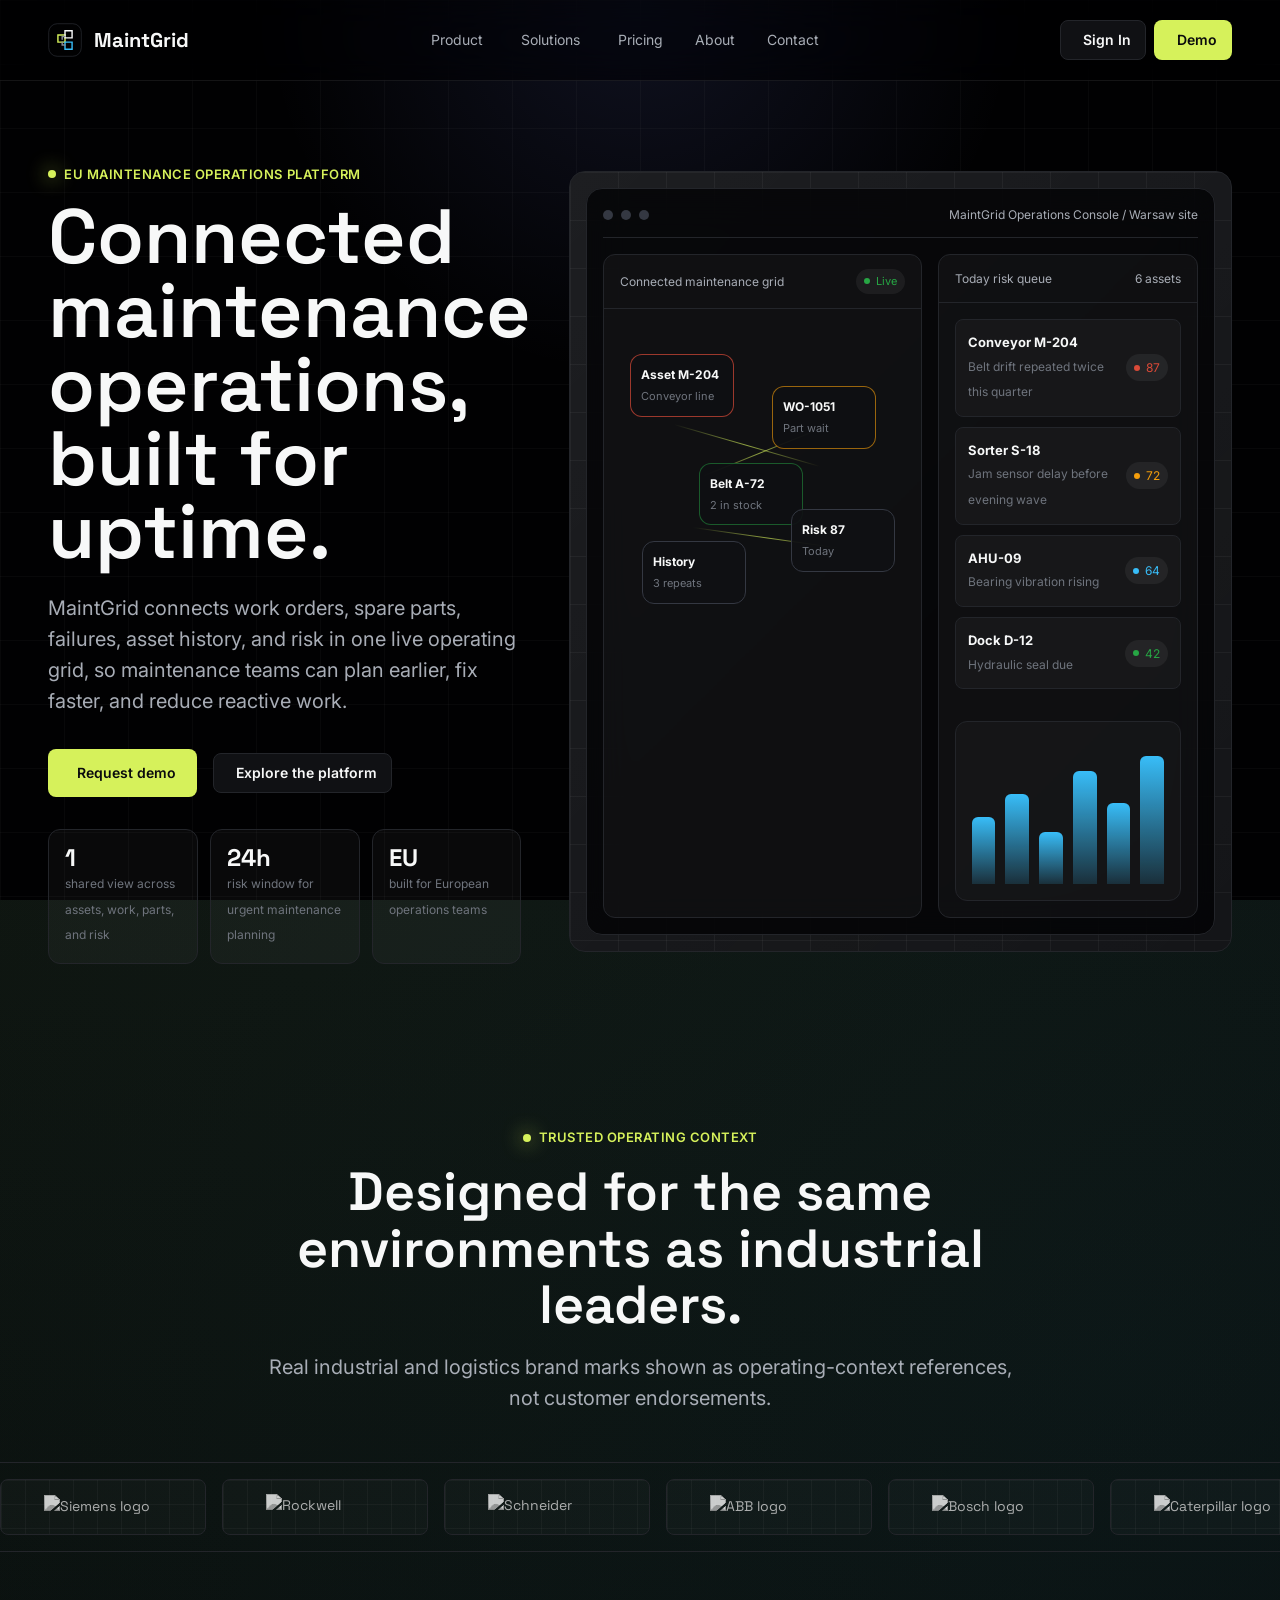
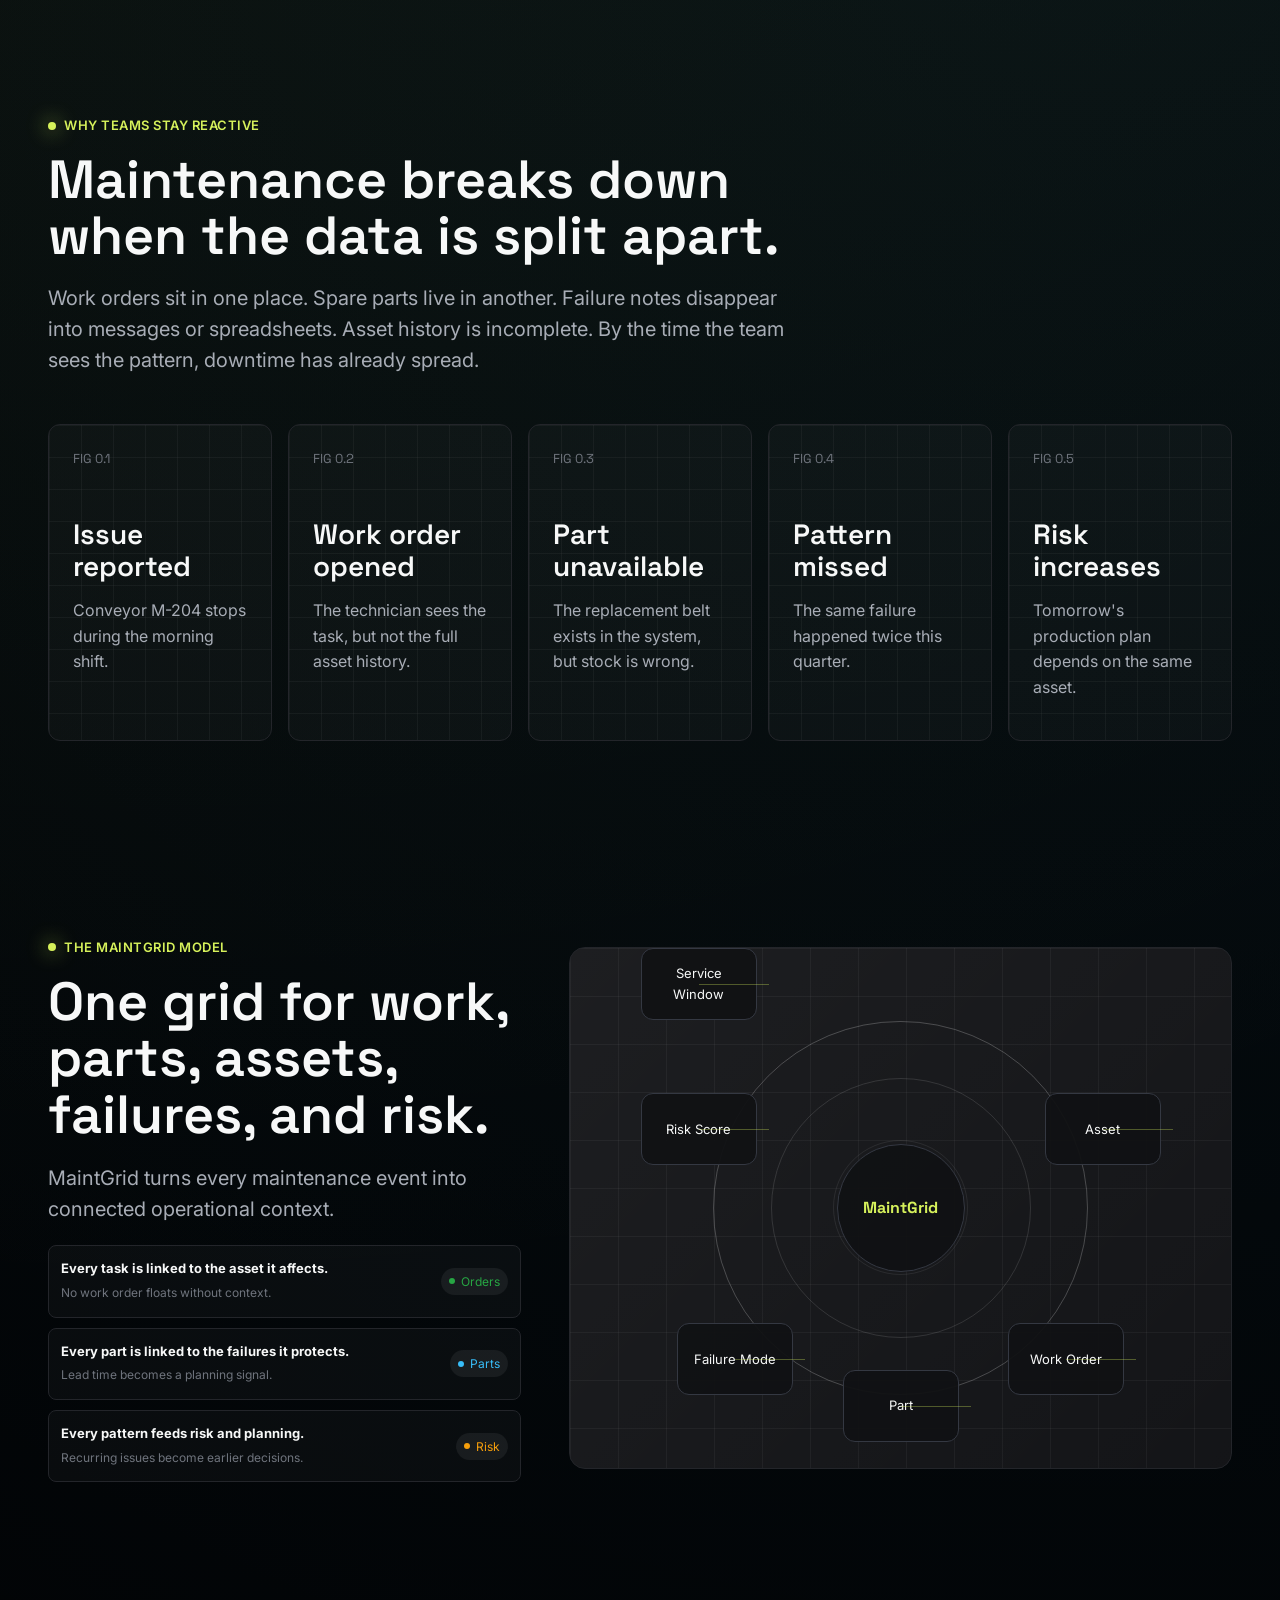
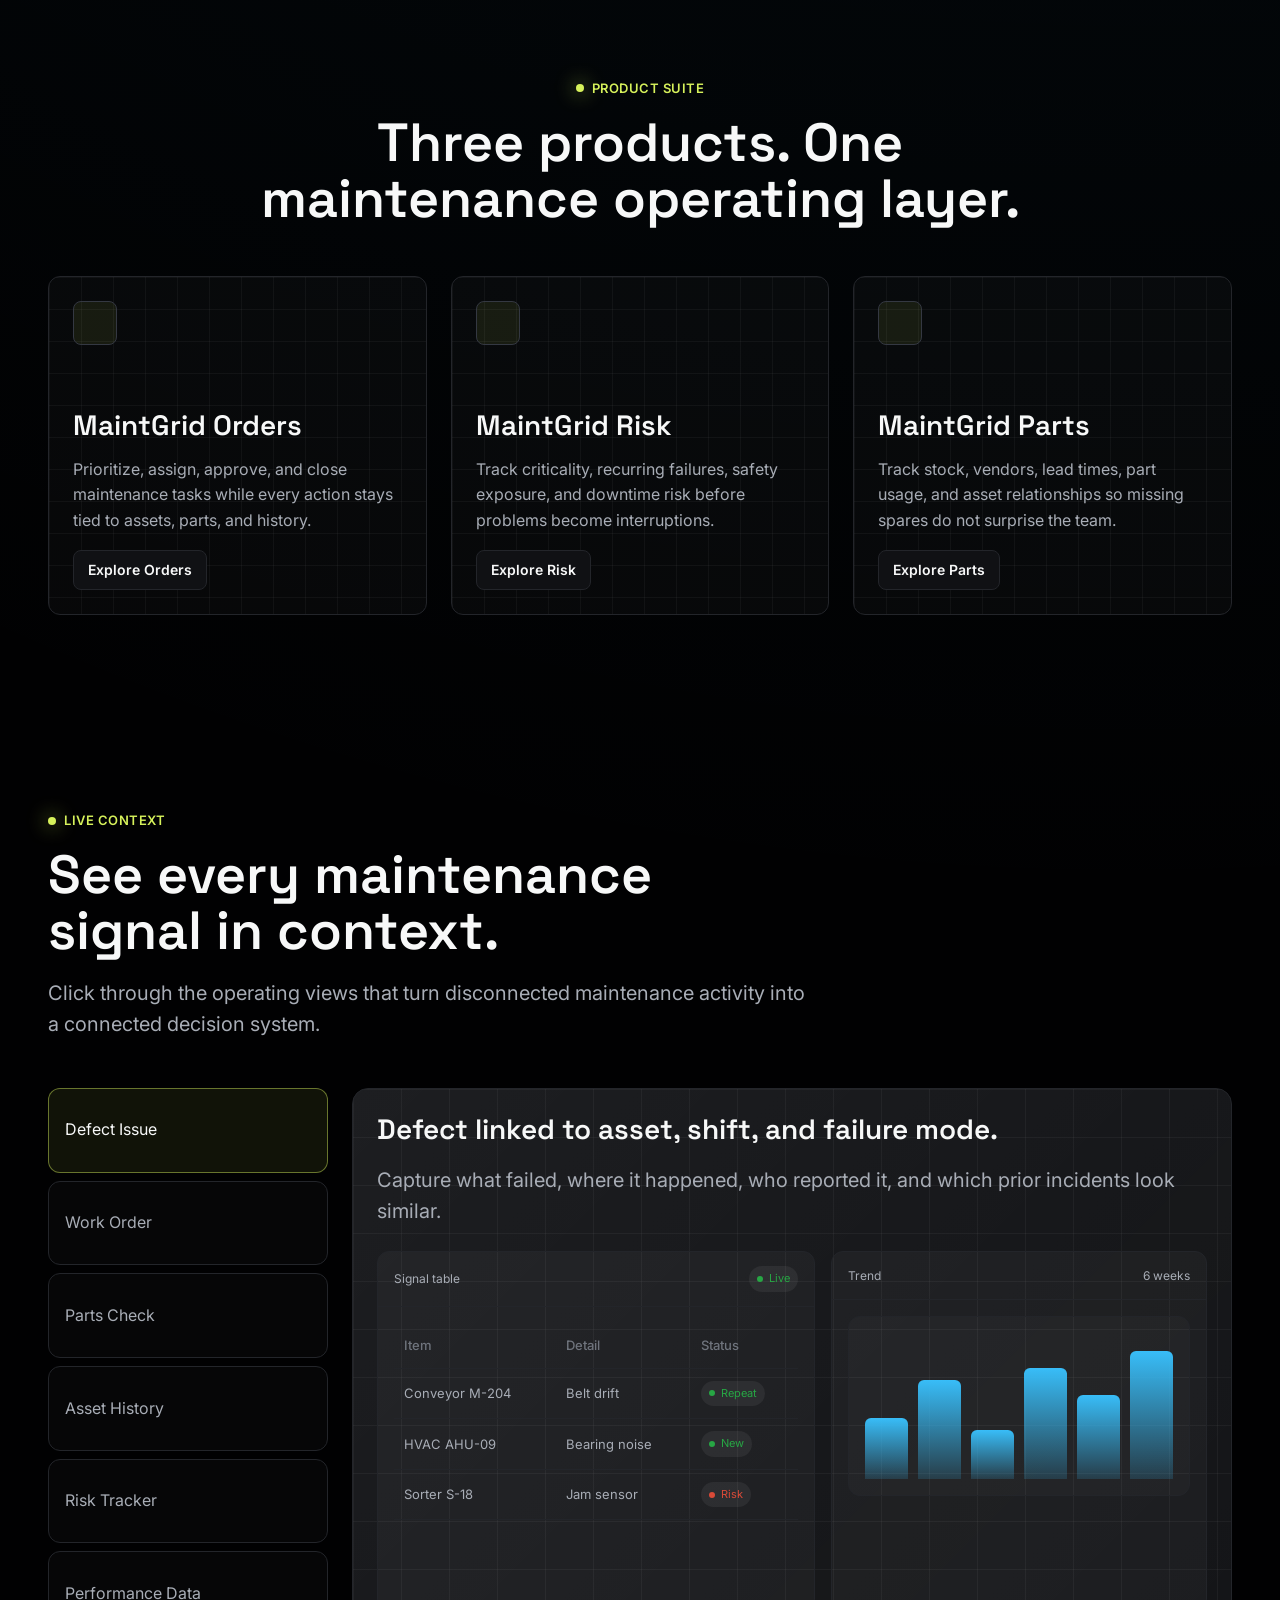
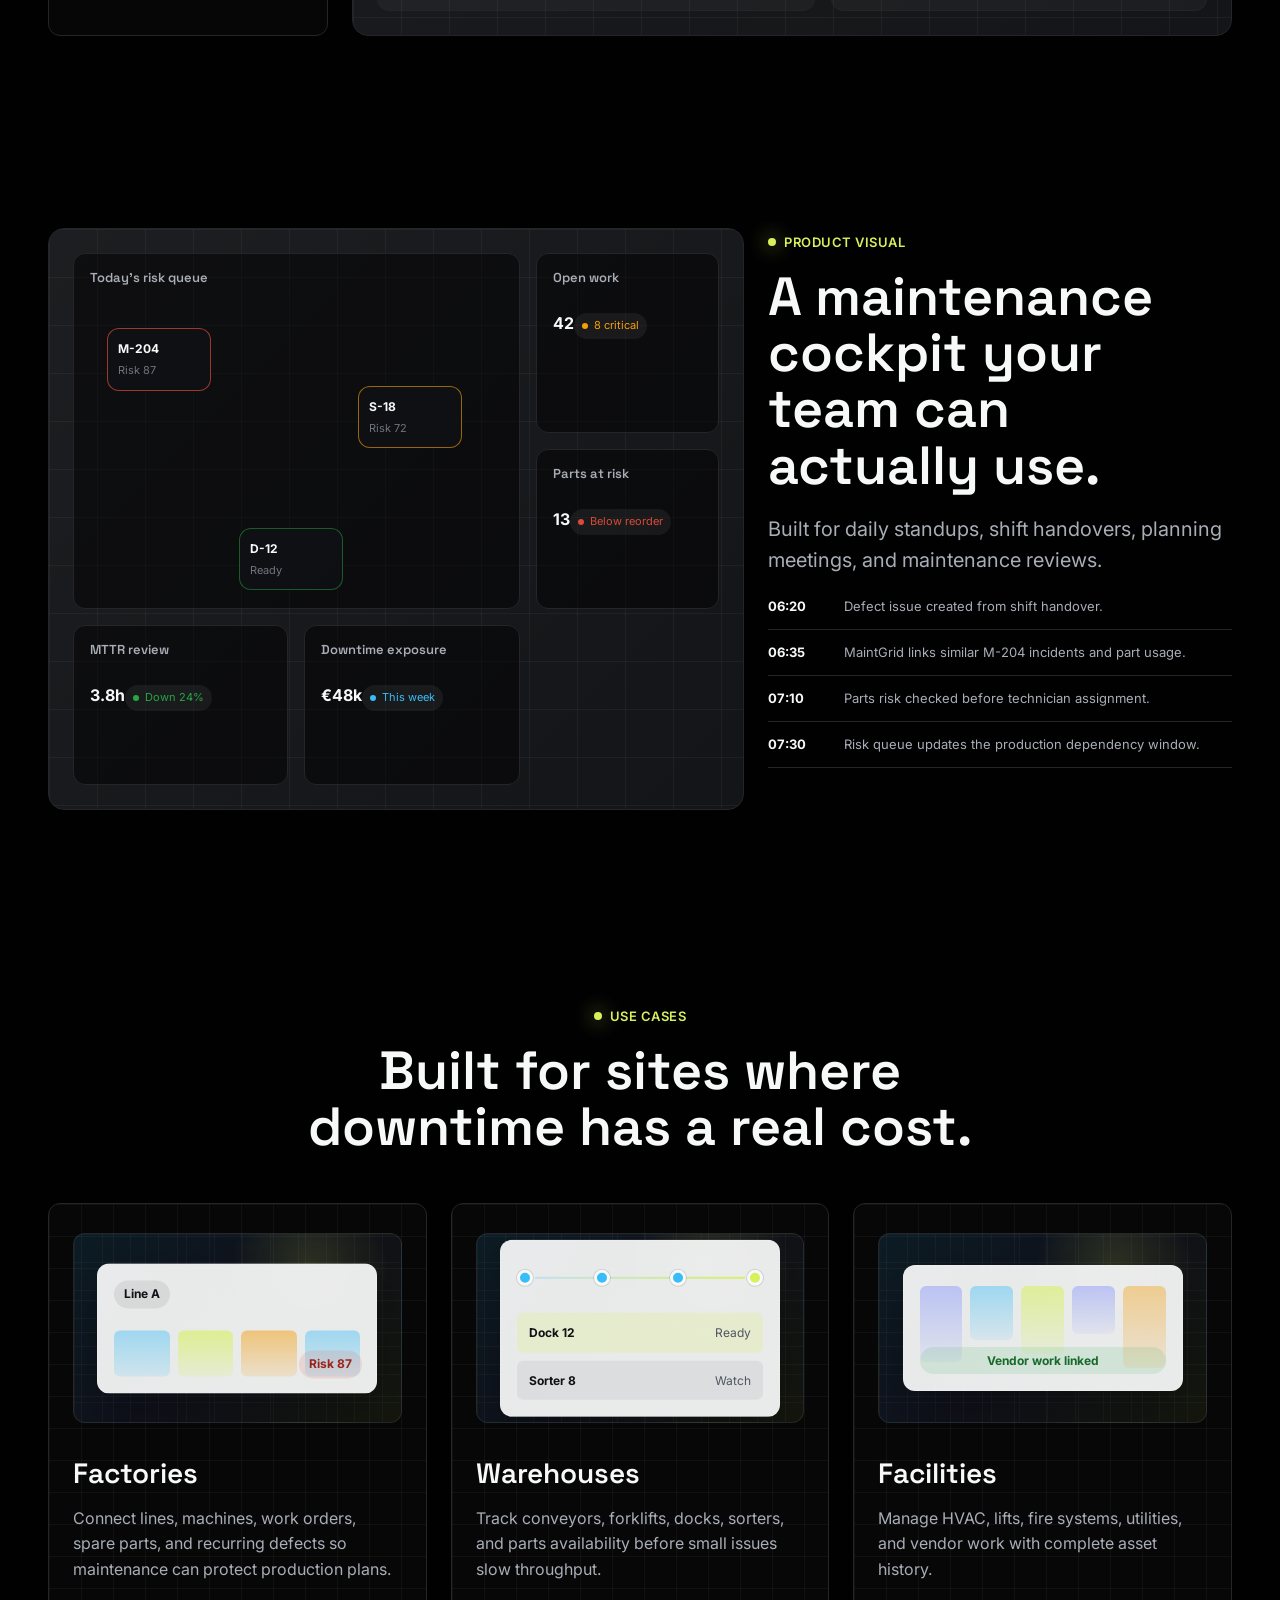
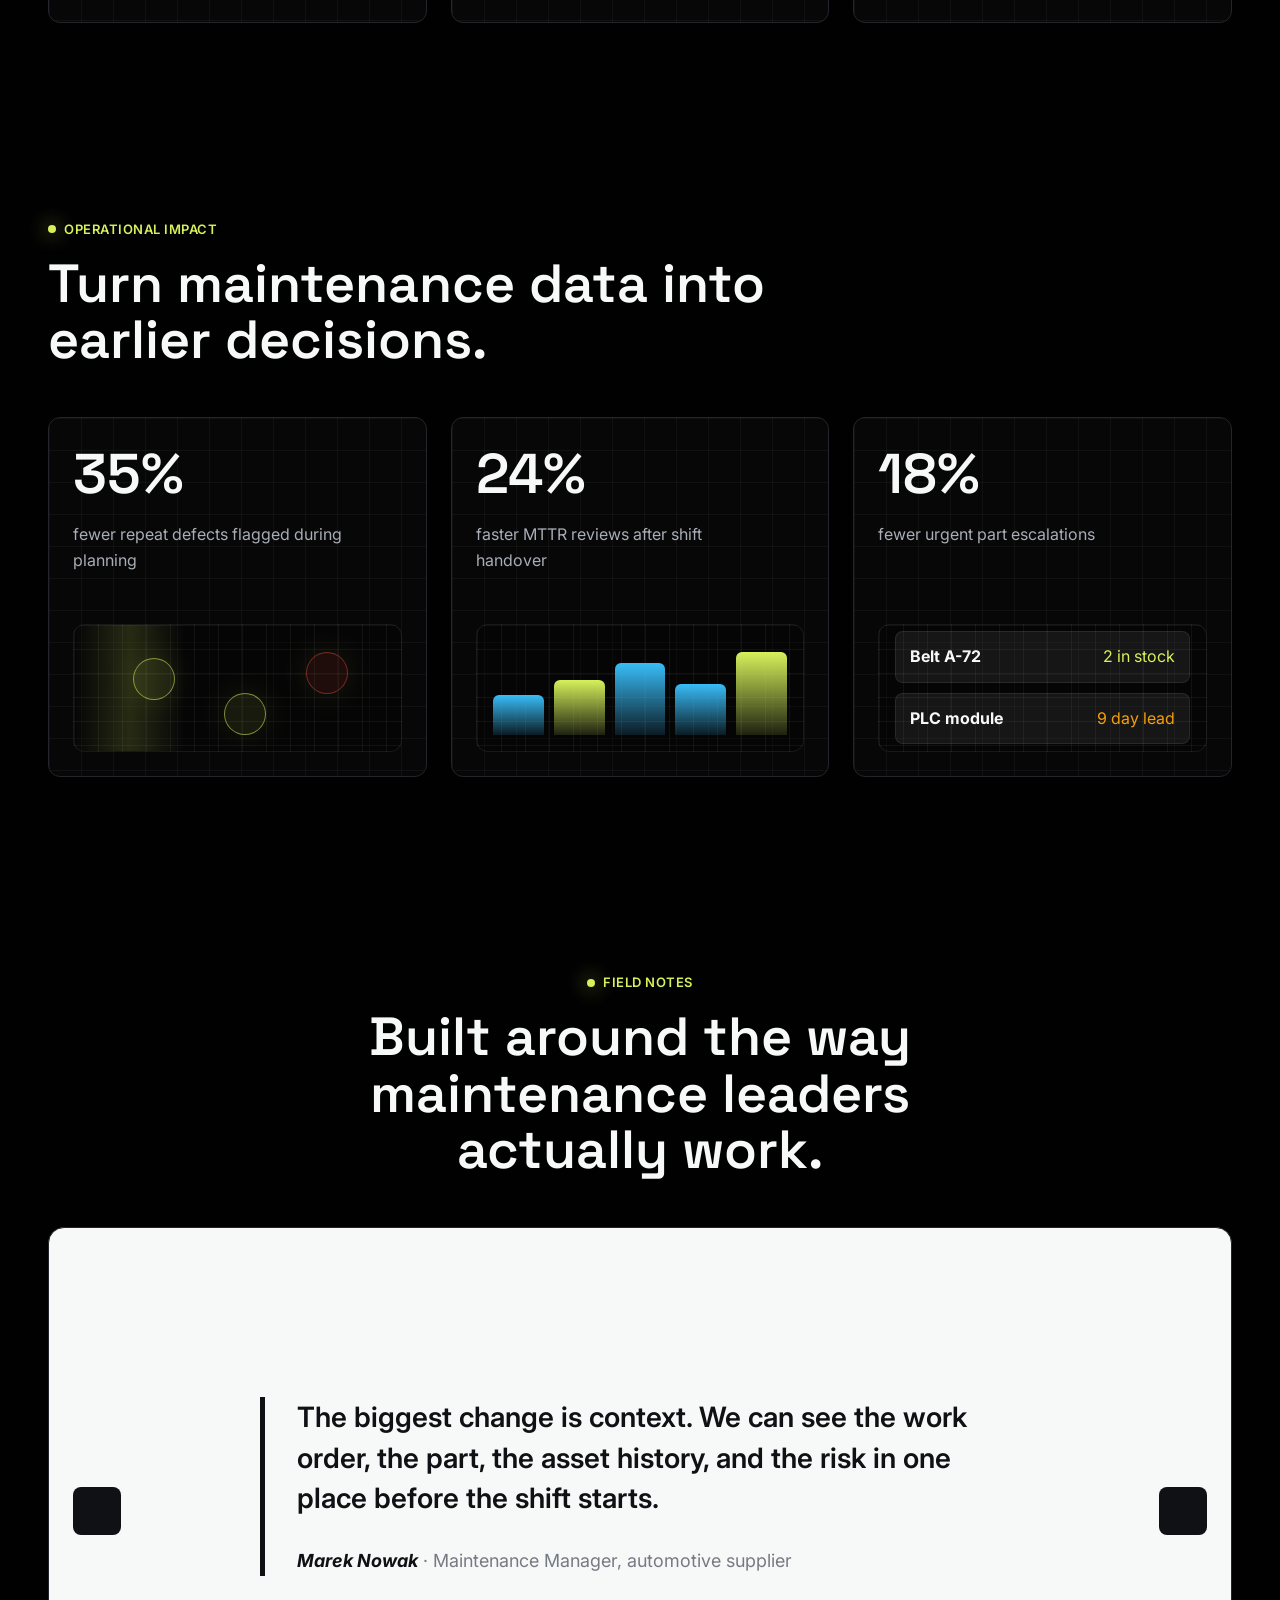
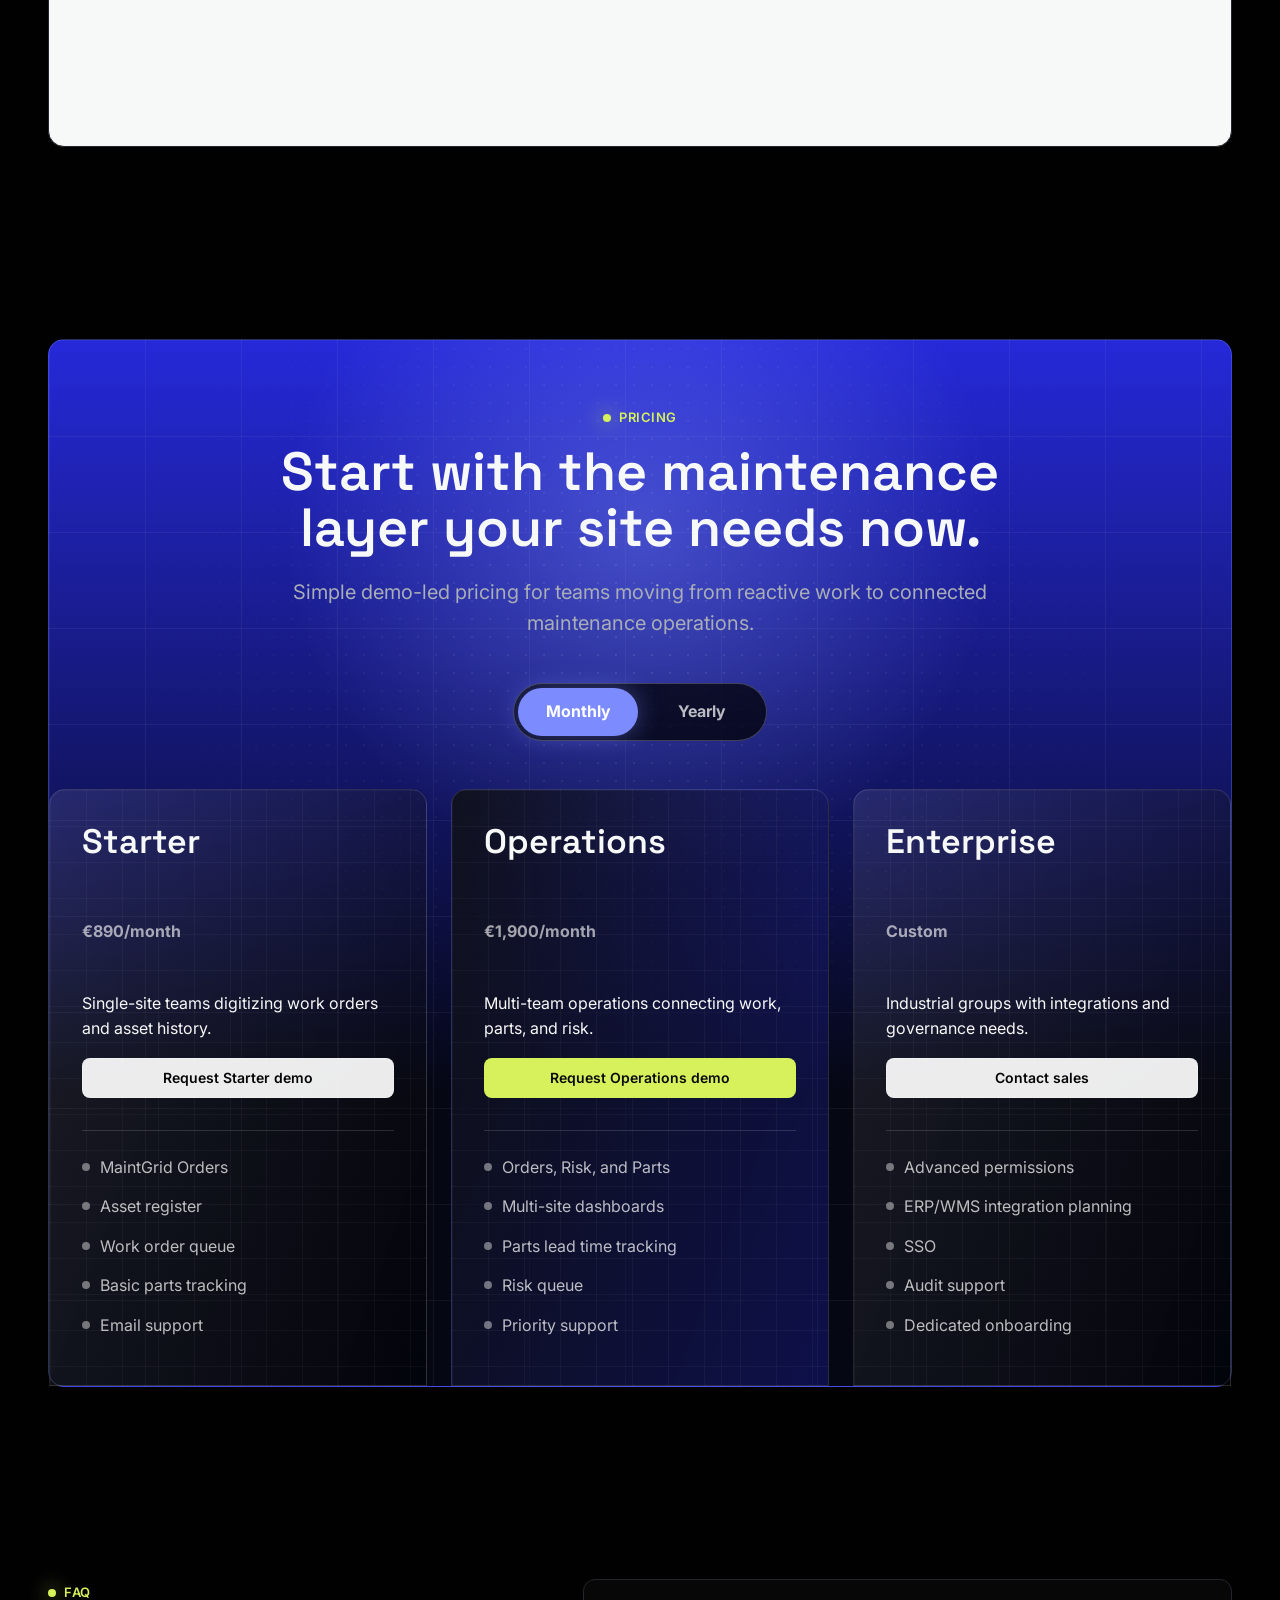
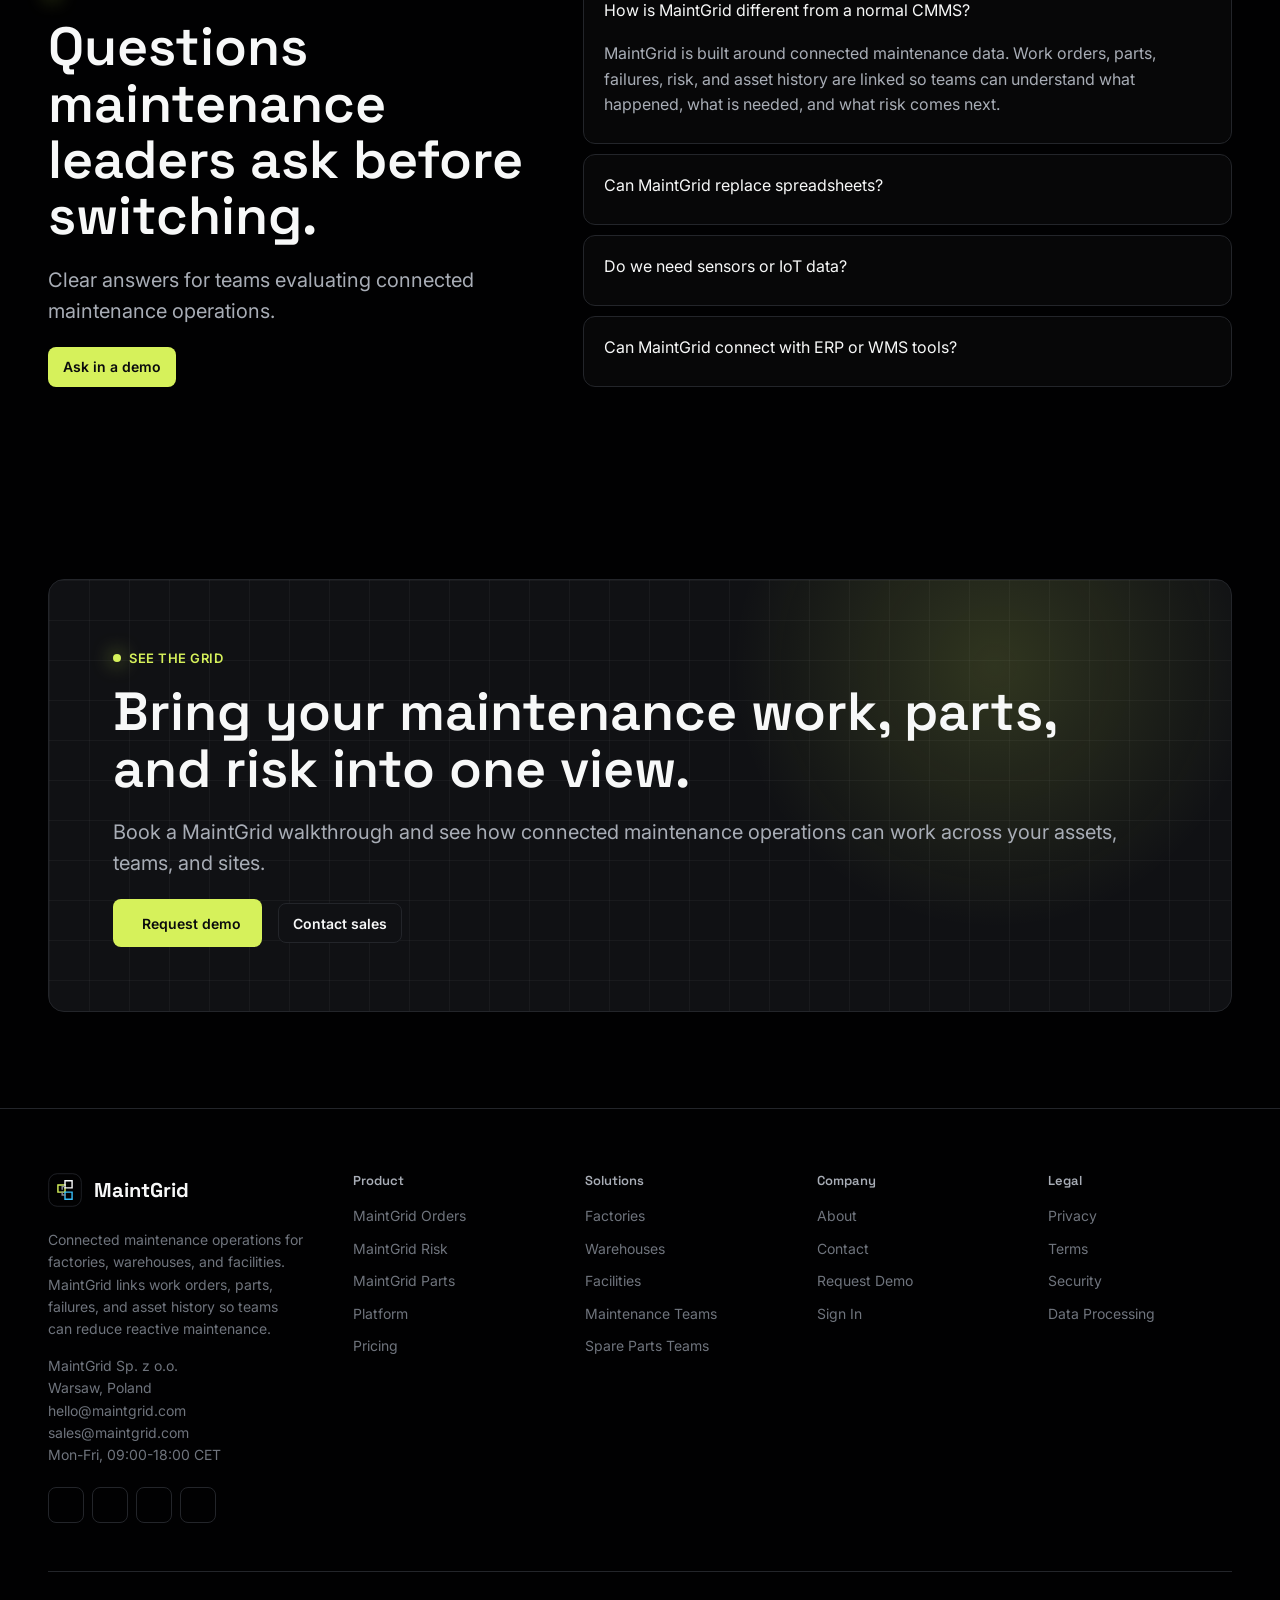
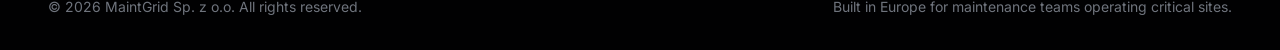
==== index.html @ 328c681a "Initial MaintGrid website" ====
<!doctype html>
<html lang="en">
  <head>
    <meta charset="utf-8" />
    <meta name="viewport" content="width=device-width, initial-scale=1" />
    <title>MaintGrid | Connected maintenance operations</title>
    <meta name="description" content="MaintGrid connects work orders, spare parts, failures, asset history, and risk in one live maintenance grid for factories, warehouses, and facilities." />
    <link rel="icon" href="assets/favicon.svg" type="image/svg+xml" />
    <link rel="preconnect" href="https://fonts.googleapis.com" />
    <link rel="preconnect" href="https://fonts.gstatic.com" crossorigin />
    <link href="https://fonts.googleapis.com/css2?family=Inter:wght@400;500;600;700;800&family=Space+Grotesk:wght@500;600;700&display=swap" rel="stylesheet" />
    <link rel="stylesheet" href="css/tokens.css" />
    <link rel="stylesheet" href="css/styles.css?v=20260710-squarefix" />
  </head>
  <body class="page" data-page="home">
    <div id="site-header"></div>

    <main>
      <section class="hero">
        <div class="wide-container hero-grid">
          <div>
            <span class="eyebrow reveal">EU maintenance operations platform</span>
            <h1 class="reveal">Connected maintenance operations, built for uptime.</h1>
            <p class="lead reveal">MaintGrid connects work orders, spare parts, failures, asset history, and risk in one live operating grid, so maintenance teams can plan earlier, fix faster, and reduce reactive work.</p>
            <div class="hero-actions reveal">
              <a class="btn btn-primary btn-rocket" href="demo.html"><i data-lucide="rocket"></i> Request demo</a>
              <a class="btn" href="#platform"><i data-lucide="layout-dashboard"></i> Explore the platform</a>
            </div>
            <div class="trust-cue stagger">
              <div class="mini-stat"><strong>1</strong><span>shared view across assets, work, parts, and risk</span></div>
              <div class="mini-stat"><strong>24h</strong><span>risk window for urgent maintenance planning</span></div>
              <div class="mini-stat"><strong>EU</strong><span>built for European operations teams</span></div>
            </div>
          </div>

          <div class="hero-visual grid-surface reveal" data-parallax>
            <div class="dashboard">
              <div class="dashboard-top">
                <div class="traffic"><span></span><span></span><span></span></div>
                <div class="dashboard-title">MaintGrid Operations Console / Warsaw site</div>
              </div>
              <div class="dashboard-body">
                <div class="panel">
                  <div class="panel-header"><span>Connected maintenance grid</span><span class="status good">Live</span></div>
                  <div class="panel-body asset-map">
                    <div class="map-line" style="left:22%;top:36%;width:48%;transform:rotate(16deg)"></div>
                    <div class="map-line" style="left:31%;top:52%;width:40%;transform:rotate(-22deg)"></div>
                    <div class="map-line" style="left:28%;top:68%;width:48%;transform:rotate(8deg)"></div>
                    <div class="map-node node-pulse risk" style="left:8%;top:14%"><strong>Asset M-204</strong><span>Conveyor line</span></div>
                    <div class="map-node warn" style="right:14%;top:24%"><strong>WO-1051</strong><span>Part wait</span></div>
                    <div class="map-node good" style="left:30%;top:48%"><strong>Belt A-72</strong><span>2 in stock</span></div>
                    <div class="map-node" style="right:8%;bottom:18%"><strong>Risk 87</strong><span>Today</span></div>
                    <div class="map-node" style="left:12%;bottom:8%"><strong>History</strong><span>3 repeats</span></div>
                  </div>
                </div>
                <div class="panel">
                  <div class="panel-header"><span>Today risk queue</span><span>6 assets</span></div>
                  <div class="panel-body work-list">
                    <div class="work-row"><div><strong>Conveyor M-204</strong><span>Belt drift repeated twice this quarter</span></div><span class="status risk">87</span></div>
                    <div class="work-row"><div><strong>Sorter S-18</strong><span>Jam sensor delay before evening wave</span></div><span class="status warn">72</span></div>
                    <div class="work-row"><div><strong>AHU-09</strong><span>Bearing vibration rising</span></div><span class="status info">64</span></div>
                    <div class="work-row"><div><strong>Dock D-12</strong><span>Hydraulic seal due</span></div><span class="status good">42</span></div>
                  </div>
                  <div class="panel-body">
                    <div class="chart-bars" aria-label="Maintenance performance chart">
                      <span style="height:46%"></span><span style="height:62%"></span><span style="height:36%"></span><span style="height:78%"></span><span style="height:56%"></span><span style="height:88%"></span>
                    </div>
                  </div>
                </div>
              </div>
            </div>
          </div>
        </div>
      </section>

      <section class="section-compact">
        <div class="container">
          <div class="section-header center reveal">
            <span class="eyebrow">Trusted operating context</span>
            <h2>Designed for the same environments as industrial leaders.</h2>
            <p class="lead">Real industrial and logistics brand marks shown as operating-context references, not customer endorsements.</p>
          </div>
        </div>
        <div class="marquee" aria-label="Industrial reference logos">
          <div class="marquee-track">
            <span class="logo-tile logo-brand"><img src="https://cdn.simpleicons.org/siemens/9CA3AF" alt="Siemens logo" /></span><span class="logo-tile logo-brand"><img src="https://cdn.simpleicons.org/rockwellautomation/9CA3AF" alt="Rockwell Automation logo" /></span><span class="logo-tile logo-brand"><img src="https://cdn.simpleicons.org/schneiderelectric/9CA3AF" alt="Schneider Electric logo" /></span><span class="logo-tile logo-brand"><img src="https://cdn.simpleicons.org/abb/9CA3AF" alt="ABB logo" /></span><span class="logo-tile logo-brand"><img src="https://cdn.simpleicons.org/bosch/9CA3AF" alt="Bosch logo" /></span><span class="logo-tile logo-brand"><img src="https://cdn.simpleicons.org/caterpillar/9CA3AF" alt="Caterpillar logo" /></span><span class="logo-tile logo-brand"><img src="https://cdn.simpleicons.org/dhl/9CA3AF" alt="DHL logo" /></span><span class="logo-tile logo-brand"><img src="https://cdn.simpleicons.org/toyota/9CA3AF" alt="Toyota logo" /></span><span class="logo-tile logo-brand"><img src="https://cdn.simpleicons.org/ups/9CA3AF" alt="UPS logo" /></span><span class="logo-tile logo-brand"><img src="https://cdn.simpleicons.org/fedex/9CA3AF" alt="FedEx logo" /></span>
            <span class="logo-tile logo-brand"><img src="https://cdn.simpleicons.org/siemens/9CA3AF" alt="Siemens logo" /></span><span class="logo-tile logo-brand"><img src="https://cdn.simpleicons.org/rockwellautomation/9CA3AF" alt="Rockwell Automation logo" /></span><span class="logo-tile logo-brand"><img src="https://cdn.simpleicons.org/schneiderelectric/9CA3AF" alt="Schneider Electric logo" /></span><span class="logo-tile logo-brand"><img src="https://cdn.simpleicons.org/abb/9CA3AF" alt="ABB logo" /></span><span class="logo-tile logo-brand"><img src="https://cdn.simpleicons.org/bosch/9CA3AF" alt="Bosch logo" /></span><span class="logo-tile logo-brand"><img src="https://cdn.simpleicons.org/caterpillar/9CA3AF" alt="Caterpillar logo" /></span><span class="logo-tile logo-brand"><img src="https://cdn.simpleicons.org/dhl/9CA3AF" alt="DHL logo" /></span><span class="logo-tile logo-brand"><img src="https://cdn.simpleicons.org/toyota/9CA3AF" alt="Toyota logo" /></span><span class="logo-tile logo-brand"><img src="https://cdn.simpleicons.org/ups/9CA3AF" alt="UPS logo" /></span><span class="logo-tile logo-brand"><img src="https://cdn.simpleicons.org/fedex/9CA3AF" alt="FedEx logo" /></span>
          </div>
        </div>
      </section>

      <section class="section">
        <div class="container">
          <div class="section-header reveal">
            <span class="eyebrow">Why teams stay reactive</span>
            <h2>Maintenance breaks down when the data is split apart.</h2>
            <p class="lead">Work orders sit in one place. Spare parts live in another. Failure notes disappear into messages or spreadsheets. Asset history is incomplete. By the time the team sees the pattern, downtime has already spread.</p>
          </div>
          <div class="story-grid stagger">
            <article class="story-card"><div class="card-index">FIG 0.1</div><h3>Issue reported</h3><p>Conveyor M-204 stops during the morning shift.</p></article>
            <article class="story-card"><div class="card-index">FIG 0.2</div><h3>Work order opened</h3><p>The technician sees the task, but not the full asset history.</p></article>
            <article class="story-card"><div class="card-index">FIG 0.3</div><h3>Part unavailable</h3><p>The replacement belt exists in the system, but stock is wrong.</p></article>
            <article class="story-card"><div class="card-index">FIG 0.4</div><h3>Pattern missed</h3><p>The same failure happened twice this quarter.</p></article>
            <article class="story-card"><div class="card-index">FIG 0.5</div><h3>Risk increases</h3><p>Tomorrow's production plan depends on the same asset.</p></article>
          </div>
        </div>
      </section>

      <section class="section" id="platform">
        <div class="wide-container split">
          <div class="reveal">
            <span class="eyebrow">The MaintGrid model</span>
            <h2>One grid for work, parts, assets, failures, and risk.</h2>
            <p class="lead">MaintGrid turns every maintenance event into connected operational context.</p>
            <div class="work-list">
              <div class="work-row"><div><strong>Every task is linked to the asset it affects.</strong><span>No work order floats without context.</span></div><span class="status good">Orders</span></div>
              <div class="work-row"><div><strong>Every part is linked to the failures it protects.</strong><span>Lead time becomes a planning signal.</span></div><span class="status info">Parts</span></div>
              <div class="work-row"><div><strong>Every pattern feeds risk and planning.</strong><span>Recurring issues become earlier decisions.</span></div><span class="status warn">Risk</span></div>
            </div>
          </div>
          <div class="radial-wrap grid-surface reveal">
            <div class="radial">
              <span class="radial-ring"></span><span class="radial-ring"></span><span class="radial-ring"></span>
              <div class="radial-center">MaintGrid</div>
              <div class="radial-node">Asset</div>
              <div class="radial-node">Work Order</div>
              <div class="radial-node">Part</div>
              <div class="radial-node">Failure Mode</div>
              <div class="radial-node">Risk Score</div>
              <div class="radial-node">Service Window</div>
            </div>
          </div>
        </div>
      </section>

      <section class="section">
        <div class="container">
          <div class="section-header center reveal">
            <span class="eyebrow">Product suite</span>
            <h2>Three products. One maintenance operating layer.</h2>
          </div>
          <div class="product-grid stagger">
            <article class="feature-card">
              <div class="card-icon"><i data-lucide="clipboard-list"></i></div>
              <h3>MaintGrid Orders</h3>
              <p>Prioritize, assign, approve, and close maintenance tasks while every action stays tied to assets, parts, and history.</p>
              <a class="btn" href="orders.html">Explore Orders</a>
            </article>
            <article class="feature-card">
              <div class="card-icon"><i data-lucide="activity"></i></div>
              <h3>MaintGrid Risk</h3>
              <p>Track criticality, recurring failures, safety exposure, and downtime risk before problems become interruptions.</p>
              <a class="btn" href="risk.html">Explore Risk</a>
            </article>
            <article class="feature-card">
              <div class="card-icon"><i data-lucide="boxes"></i></div>
              <h3>MaintGrid Parts</h3>
              <p>Track stock, vendors, lead times, part usage, and asset relationships so missing spares do not surprise the team.</p>
              <a class="btn" href="parts.html">Explore Parts</a>
            </article>
          </div>
        </div>
      </section>

      <section class="section">
        <div class="wide-container">
          <div class="section-header reveal">
            <span class="eyebrow">Live context</span>
            <h2>See every maintenance signal in context.</h2>
            <p class="lead">Click through the operating views that turn disconnected maintenance activity into a connected decision system.</p>
          </div>
          <div class="feature-switcher">
            <div class="switch-tabs stagger">
              <button class="switch-tab active" data-switch="defect">Defect Issue <i data-lucide="arrow-right"></i></button>
              <button class="switch-tab" data-switch="order">Work Order <i data-lucide="arrow-right"></i></button>
              <button class="switch-tab" data-switch="parts">Parts Check <i data-lucide="arrow-right"></i></button>
              <button class="switch-tab" data-switch="history">Asset History <i data-lucide="arrow-right"></i></button>
              <button class="switch-tab" data-switch="risk">Risk Tracker <i data-lucide="arrow-right"></i></button>
              <button class="switch-tab" data-switch="data">Performance Data <i data-lucide="arrow-right"></i></button>
            </div>
            <div class="switch-panel grid-surface" data-switch-panel>
              <h3 data-switch-title></h3>
              <p class="lead" data-switch-body></p>
              <div class="switch-visual">
                <div class="panel">
                  <div class="panel-header"><span>Signal table</span><span class="status good">Live</span></div>
                  <div class="panel-body">
                    <table class="data-table">
                      <thead><tr><th>Item</th><th>Detail</th><th>Status</th></tr></thead>
                      <tbody data-switch-rows></tbody>
                    </table>
                  </div>
                </div>
                <div class="panel">
                  <div class="panel-header"><span>Trend</span><span>6 weeks</span></div>
                  <div class="panel-body">
                    <div class="chart-bars" data-switch-bars></div>
                  </div>
                </div>
              </div>
            </div>
          </div>
        </div>
      </section>

      <section class="section">
        <div class="wide-container dashboard-strip">
          <div class="cockpit grid-surface reveal">
            <div class="cockpit-grid">
              <div class="cockpit-card large"><h4>Today's risk queue</h4><div class="asset-map"><div class="map-node risk" style="left:4%;top:8%"><strong>M-204</strong><span>Risk 87</span></div><div class="map-node warn" style="right:10%;top:26%"><strong>S-18</strong><span>Risk 72</span></div><div class="map-node good" style="left:36%;bottom:10%"><strong>D-12</strong><span>Ready</span></div></div></div>
              <div class="cockpit-card"><h4>Open work</h4><strong>42</strong><p class="status warn">8 critical</p></div>
              <div class="cockpit-card"><h4>Parts at risk</h4><strong>13</strong><p class="status risk">Below reorder</p></div>
              <div class="cockpit-card"><h4>MTTR review</h4><strong>3.8h</strong><p class="status good">Down 24%</p></div>
              <div class="cockpit-card"><h4>Downtime exposure</h4><strong>€48k</strong><p class="status info">This week</p></div>
            </div>
          </div>
          <div class="reveal">
            <span class="eyebrow">Product visual</span>
            <h2>A maintenance cockpit your team can actually use.</h2>
            <p class="lead">Built for daily standups, shift handovers, planning meetings, and maintenance reviews.</p>
            <div class="timeline">
              <div class="timeline-item"><strong>06:20</strong><span>Defect issue created from shift handover.</span></div>
              <div class="timeline-item"><strong>06:35</strong><span>MaintGrid links similar M-204 incidents and part usage.</span></div>
              <div class="timeline-item"><strong>07:10</strong><span>Parts risk checked before technician assignment.</span></div>
              <div class="timeline-item"><strong>07:30</strong><span>Risk queue updates the production dependency window.</span></div>
            </div>
          </div>
        </div>
      </section>

      <section class="section" id="factories">
        <div class="container">
          <div class="section-header center reveal">
            <span class="eyebrow">Use cases</span>
            <h2>Built for sites where downtime has a real cost.</h2>
          </div>
          <div class="use-grid stagger">
            <article class="use-card motion-card">
              <div class="use-visual factory-visual" aria-hidden="true">
                <div class="mini-window">
                  <span class="mini-label">Line A</span>
                  <div class="mini-track"><span></span><span></span><span></span><span></span></div>
                  <div class="mini-alert">Risk 87</div>
                </div>
              </div>
              <h3>Factories</h3>
              <p>Connect lines, machines, work orders, spare parts, and recurring defects so maintenance can protect production plans.</p>
            </article>
            <article class="use-card motion-card" id="warehouses">
              <div class="use-visual warehouse-visual" aria-hidden="true">
                <div class="mini-window">
                  <div class="mini-route"><span></span><span></span><span></span><span></span></div>
                  <div class="mini-row active"><b>Dock 12</b><em>Ready</em></div>
                  <div class="mini-row"><b>Sorter 8</b><em>Watch</em></div>
                </div>
              </div>
              <h3>Warehouses</h3>
              <p>Track conveyors, forklifts, docks, sorters, and parts availability before small issues slow throughput.</p>
            </article>
            <article class="use-card motion-card" id="facilities">
              <div class="use-visual facility-visual" aria-hidden="true">
                <div class="mini-window">
                  <div class="mini-system">
                    <span></span><span></span><span></span><span></span><span></span>
                  </div>
                  <div class="mini-check">Vendor work linked</div>
                </div>
              </div>
              <h3>Facilities</h3>
              <p>Manage HVAC, lifts, fire systems, utilities, and vendor work with complete asset history.</p>
            </article>
          </div>
        </div>
      </section>

      <section class="section" id="maintenance-teams">
        <div class="container">
          <div class="section-header reveal">
            <span class="eyebrow">Operational impact</span>
            <h2>Turn maintenance data into earlier decisions.</h2>
          </div>
          <div class="metric-grid stagger">
            <div class="metric-card motion-card">
              <h3>35%</h3>
              <p>fewer repeat defects flagged during planning</p>
              <div class="impact-visual defect-visual" aria-hidden="true">
                <span class="impact-node"></span><span class="impact-node"></span><span class="impact-node"></span>
                <div class="scan-line"></div>
              </div>
            </div>
            <div class="metric-card motion-card">
              <h3>24%</h3>
              <p>faster MTTR reviews after shift handover</p>
              <div class="impact-visual mttr-visual" aria-hidden="true">
                <span data-bar style="--h: 42%"></span><span data-bar style="--h: 58%"></span><span data-bar style="--h: 76%"></span><span data-bar style="--h: 54%"></span><span data-bar style="--h: 88%"></span>
              </div>
            </div>
            <div class="metric-card motion-card">
              <h3>18%</h3>
              <p>fewer urgent part escalations</p>
              <div class="impact-visual parts-visual" aria-hidden="true">
                <div class="stock-card"><strong>Belt A-72</strong><span>2 in stock</span></div>
                <div class="stock-card warn"><strong>PLC module</strong><span>9 day lead</span></div>
              </div>
            </div>
          </div>
        </div>
      </section>

      <section class="section testimonial-section" data-testimonial>
        <div class="container">
          <div class="section-header center reveal">
            <span class="eyebrow">Field notes</span>
            <h2>Built around the way maintenance leaders actually work.</h2>
          </div>
          <div class="testimonial-shell">
            <div class="testimonial-card-large">
              <blockquote data-quote>The biggest change is context. We can see the work order, the part, the asset history, and the risk in one place before the shift starts.</blockquote>
              <cite><strong data-name>Marek Nowak</strong> · <span data-role>Maintenance Manager, automotive supplier</span></cite>
            </div>
            <div class="testimonial-nav">
              <button type="button" data-prev aria-label="Previous testimonial"><i data-lucide="chevron-left"></i></button>
              <button type="button" data-next aria-label="Next testimonial"><i data-lucide="chevron-right"></i></button>
            </div>
          </div>
        </div>
      </section>

      <section class="section pricing-section" id="pricing">
        <div class="wide-container">
          <div class="pricing-shell" data-pricing>
            <div class="pricing-stars"></div>
            <div class="pricing-header">
              <span class="eyebrow">Pricing</span>
              <h2>Start with the maintenance layer your site needs now.</h2>
              <p class="lead">Simple demo-led pricing for teams moving from reactive work to connected maintenance operations.</p>
              <div class="billing-toggle" aria-label="Billing period">
                <button class="active" type="button" data-billing="monthly">Monthly</button>
                <button type="button" data-billing="yearly">Yearly</button>
              </div>
            </div>
            <div class="pricing-grid">
              <article class="price-card">
                <h3>Starter</h3>
                <div class="price"><span data-price>€890</span><span>/month</span></div>
                <p>Single-site teams digitizing work orders and asset history.</p>
                <a class="btn btn-inverse" href="demo.html">Request Starter demo</a>
                <ul><li>MaintGrid Orders</li><li>Asset register</li><li>Work order queue</li><li>Basic parts tracking</li><li>Email support</li></ul>
              </article>
              <article class="price-card featured">
                <h3>Operations</h3>
                <div class="price"><span data-price>€1,900</span><span>/month</span></div>
                <p>Multi-team operations connecting work, parts, and risk.</p>
                <a class="btn btn-primary" href="demo.html">Request Operations demo</a>
                <ul><li>Orders, Risk, and Parts</li><li>Multi-site dashboards</li><li>Parts lead time tracking</li><li>Risk queue</li><li>Priority support</li></ul>
              </article>
              <article class="price-card">
                <h3>Enterprise</h3>
                <div class="price"><span data-price>Custom</span><span></span></div>
                <p>Industrial groups with integrations and governance needs.</p>
                <a class="btn btn-inverse" href="contact.html">Contact sales</a>
                <ul><li>Advanced permissions</li><li>ERP/WMS integration planning</li><li>SSO</li><li>Audit support</li><li>Dedicated onboarding</li></ul>
              </article>
            </div>
          </div>
        </div>
      </section>

      <section class="section">
        <div class="container faq-grid">
          <div class="reveal">
            <span class="eyebrow">FAQ</span>
            <h2>Questions maintenance leaders ask before switching.</h2>
            <p class="lead">Clear answers for teams evaluating connected maintenance operations.</p>
            <a class="btn btn-primary" href="demo.html">Ask in a demo</a>
          </div>
          <div class="faq-list">
            <div class="faq-item open"><button class="faq-question" type="button">How is MaintGrid different from a normal CMMS? <i data-lucide="plus"></i></button><div class="faq-answer">MaintGrid is built around connected maintenance data. Work orders, parts, failures, risk, and asset history are linked so teams can understand what happened, what is needed, and what risk comes next.</div></div>
            <div class="faq-item"><button class="faq-question" type="button">Can MaintGrid replace spreadsheets? <i data-lucide="plus"></i></button><div class="faq-answer">Yes. Teams can start by moving work orders, assets, spare parts, and recurring issue logs into MaintGrid, then expand into risk tracking and integrations.</div></div>
            <div class="faq-item"><button class="faq-question" type="button">Do we need sensors or IoT data? <i data-lucide="plus"></i></button><div class="faq-answer">No. MaintGrid Risk can start with work history, failure records, asset criticality, part availability, and downtime impact. Sensor data can be added later.</div></div>
            <div class="faq-item"><button class="faq-question" type="button">Can MaintGrid connect with ERP or WMS tools? <i data-lucide="plus"></i></button><div class="faq-answer">MaintGrid is designed for integration planning with ERP, WMS, and existing operational systems as teams mature beyond spreadsheets.</div></div>
          </div>
        </div>
      </section>

      <section class="section">
        <div class="container">
          <div class="cta-banner reveal">
            <span class="eyebrow">See the grid</span>
            <h2>Bring your maintenance work, parts, and risk into one view.</h2>
            <p class="lead">Book a MaintGrid walkthrough and see how connected maintenance operations can work across your assets, teams, and sites.</p>
            <div class="section-actions">
              <a class="btn btn-primary btn-rocket" href="demo.html"><i data-lucide="rocket"></i> Request demo</a>
              <a class="btn" href="contact.html">Contact sales</a>
            </div>
          </div>
        </div>
      </section>
    </main>

    <div id="site-footer"></div>

    <script src="https://unpkg.com/lucide@latest/dist/umd/lucide.js"></script>
    <script src="https://cdnjs.cloudflare.com/ajax/libs/gsap/3.12.5/gsap.min.js"></script>
    <script src="https://cdnjs.cloudflare.com/ajax/libs/gsap/3.12.5/ScrollTrigger.min.js"></script>
    <script src="js/main.js"></script>
  </body>
</html>
---- css/tokens.css ----
:root {
  --font-heading: "Space Grotesk", sans-serif;
  --font-body: "Inter", sans-serif;
  --color-bg: #010102;
  --color-canvas: #010102;
  --color-surface: #0a0b0d;
  --color-surface-1: #101114;
  --color-surface-2: #16181d;
  --color-surface-3: #20232a;
  --color-text: #f7f8f8;
  --color-muted: #a8adb6;
  --color-subtle: #6f747d;
  --color-primary: #d6f15b;
  --color-primary-2: #123c35;
  --color-accent: #38bdf8;
  --color-accent-2: #7c8cff;
  --color-warning: #f59e0b;
  --color-danger: #d94a38;
  --color-success: #27a644;
  --color-line: #23252a;
  --color-line-strong: #343842;
  --color-grid: rgba(255, 255, 255, 0.055);
  --space-1: 4px;
  --space-2: 8px;
  --space-3: 16px;
  --space-4: 24px;
  --space-5: 32px;
  --space-6: 48px;
  --space-7: 64px;
  --space-8: 96px;
  --radius-sm: 6px;
  --radius-md: 8px;
  --radius-lg: 12px;
  --radius-xl: 16px;
  --radius-2xl: 24px;
  --container: 1200px;
  --container-wide: 1400px;
  --ease-out: cubic-bezier(0.22, 1, 0.36, 1);
}
---- css/styles.css ----
* {
  box-sizing: border-box;
}

html {
  scroll-behavior: smooth;
}

body {
  margin: 0;
  background: var(--color-bg);
  color: var(--color-text);
  font-family: var(--font-body);
  font-size: 16px;
  line-height: 1.6;
  overflow-x: hidden;
}

body::before {
  content: "";
  position: fixed;
  inset: 0;
  pointer-events: none;
  z-index: -1;
  background:
    linear-gradient(rgba(255,255,255,0.028) 1px, transparent 1px),
    linear-gradient(90deg, rgba(255,255,255,0.028) 1px, transparent 1px),
    radial-gradient(circle at 50% 0%, rgba(124,140,255,0.12), transparent 34%),
    var(--color-bg);
  background-size: 64px 64px, 64px 64px, 100% 100%, auto;
}

a {
  color: inherit;
  text-decoration: none;
}

img,
svg {
  display: block;
  max-width: 100%;
}

button,
input,
select,
textarea {
  font: inherit;
}

button {
  cursor: pointer;
}

.page {
  min-height: 100vh;
  background:
    radial-gradient(circle at 12% 0%, rgba(214,241,91,0.08), transparent 26%),
    radial-gradient(circle at 88% 12%, rgba(56,189,248,0.08), transparent 28%),
    var(--color-bg);
}

.container {
  width: min(var(--container), calc(100% - 96px));
  margin: 0 auto;
}

.wide-container {
  width: min(var(--container-wide), calc(100% - 96px));
  margin: 0 auto;
}

.site-header {
  position: fixed;
  top: 0;
  left: 0;
  right: 0;
  z-index: 100;
  border-bottom: 1px solid rgba(255,255,255,0.08);
  background: rgba(1,1,2,0.58);
  backdrop-filter: blur(18px) saturate(140%);
}

.nav {
  width: min(1320px, calc(100% - 96px));
  height: 80px;
  margin: 0 auto;
  display: flex;
  align-items: center;
  justify-content: space-between;
  gap: var(--space-4);
}

.brand {
  display: inline-flex;
  align-items: center;
  gap: 12px;
  font-family: var(--font-heading);
  font-size: 20px;
  font-weight: 700;
}

.brand-mark {
  width: 34px;
  height: 34px;
}

.nav-links,
.nav-actions {
  display: flex;
  align-items: center;
  gap: var(--space-2);
}

.nav-item {
  position: relative;
}

.nav-link,
.nav-trigger {
  display: inline-flex;
  align-items: center;
  gap: 6px;
  padding: 8px 12px;
  border: 0;
  border-radius: var(--radius-md);
  background: transparent;
  color: var(--color-muted);
  font-size: 14px;
  line-height: 1.2;
  transition: color 180ms var(--ease-out), background 180ms var(--ease-out);
}

.nav-link:hover,
.nav-trigger:hover,
.nav-link.active {
  color: var(--color-text);
  background: rgba(255,255,255,0.06);
}

.dropdown {
  position: absolute;
  top: calc(100% + 12px);
  left: 0;
  width: 320px;
  padding: 12px;
  border: 1px solid var(--color-line);
  border-radius: var(--radius-xl);
  background: rgba(16,17,20,0.96);
  backdrop-filter: blur(24px) saturate(140%);
  opacity: 0;
  transform: translateY(8px);
  pointer-events: none;
  transition: opacity 180ms var(--ease-out), transform 180ms var(--ease-out);
}

.nav-item:hover .dropdown,
.nav-item:focus-within .dropdown,
.nav-item.open .dropdown {
  opacity: 1;
  transform: translateY(0);
  pointer-events: auto;
}

.dropdown-eyebrow {
  padding: 8px 10px 10px;
  color: var(--color-subtle);
  font-size: 12px;
}

.dropdown a {
  display: grid;
  grid-template-columns: 32px 1fr;
  gap: 10px;
  padding: 10px;
  border-radius: var(--radius-lg);
  color: var(--color-text);
}

.dropdown a:hover {
  background: rgba(255,255,255,0.06);
}

.dropdown i {
  display: inline-grid;
  width: 32px;
  height: 32px;
  place-items: center;
  border: 1px solid var(--color-line);
  border-radius: var(--radius-md);
  color: var(--color-primary);
}

.dropdown strong {
  display: block;
  font-size: 14px;
  line-height: 1.2;
}

.dropdown span {
  display: block;
  margin-top: 2px;
  color: var(--color-subtle);
  font-size: 12px;
  line-height: 1.4;
}

.btn {
  display: inline-flex;
  align-items: center;
  justify-content: center;
  gap: 8px;
  min-height: 40px;
  padding: 10px 14px;
  border: 1px solid var(--color-line);
  border-radius: var(--radius-md);
  background: var(--color-surface-1);
  color: var(--color-text);
  font-size: 14px;
  font-weight: 600;
  line-height: 1.1;
  transition: transform 180ms var(--ease-out), border-color 180ms var(--ease-out), background 180ms var(--ease-out);
}

.btn:hover {
  transform: translateY(-1px);
  border-color: var(--color-line-strong);
  background: var(--color-surface-2);
  color: var(--color-text);
}

.btn-primary {
  border-color: rgba(214,241,91,0.45);
  background: var(--color-primary);
  color: #0a0b0d;
}

.btn-primary:hover {
  background: #e5ff73;
  color: #0a0b0d;
}

.btn-inverse {
  border-color: rgba(255,255,255,0.22);
  background: rgba(255,255,255,0.92);
  color: #050507;
}

.btn-inverse:hover {
  border-color: rgba(214,241,91,0.58);
  background: #ffffff;
  color: #050507;
}

.btn-rocket {
  min-height: 48px;
  padding: 14px 20px;
}

.section {
  position: relative;
  padding: 96px 0;
}

.section-compact {
  padding: 64px 0;
}

.hero {
  padding: 160px 0 96px;
}

.hero-grid {
  display: grid;
  grid-template-columns: minmax(0, 5fr) minmax(0, 7fr);
  gap: 48px;
  align-items: center;
}

.eyebrow {
  display: inline-flex;
  align-items: center;
  gap: 8px;
  margin-bottom: 16px;
  color: var(--color-primary);
  font-size: 13px;
  font-weight: 600;
  letter-spacing: 0.04em;
  text-transform: uppercase;
}

.eyebrow::before {
  content: "";
  width: 8px;
  height: 8px;
  border-radius: 999px;
  background: currentColor;
  box-shadow: 0 0 20px currentColor;
}

h1,
h2,
h3,
h4 {
  margin: 0;
  font-family: var(--font-heading);
  font-weight: 600;
  letter-spacing: 0;
}

h1 {
  font-size: clamp(52px, 6vw, 88px);
  line-height: 0.96;
}

h2 {
  font-size: clamp(36px, 4.2vw, 56px);
  line-height: 1.05;
}

h3 {
  font-size: 28px;
  line-height: 1.15;
}

h4 {
  font-size: 20px;
  line-height: 1.25;
}

.lead {
  color: var(--color-muted);
  font-size: 20px;
  line-height: 1.55;
}

.hero .lead {
  margin: 24px 0 32px;
  max-width: 620px;
}

.hero-actions,
.section-actions {
  display: flex;
  align-items: center;
  gap: 16px;
  flex-wrap: wrap;
}

.trust-cue {
  margin-top: 32px;
  display: grid;
  grid-template-columns: repeat(3, minmax(0, 1fr));
  gap: 12px;
  max-width: 560px;
}

.mini-stat {
  padding: 16px;
  border: 1px solid var(--color-line);
  border-radius: var(--radius-lg);
  background: rgba(255,255,255,0.035);
}

.mini-stat strong {
  display: block;
  color: var(--color-text);
  font-family: var(--font-heading);
  font-size: 24px;
  line-height: 1;
}

.mini-stat span {
  color: var(--color-subtle);
  font-size: 12px;
}

.grid-surface {
  position: relative;
  overflow: hidden;
  border: 1px solid var(--color-line);
  border-radius: var(--radius-xl);
  background:
    linear-gradient(rgba(255,255,255,0.045) 1px, transparent 1px),
    linear-gradient(90deg, rgba(255,255,255,0.045) 1px, transparent 1px),
    linear-gradient(135deg, rgba(255,255,255,0.055), rgba(255,255,255,0.015)),
    var(--color-surface-1);
  background-size: 48px 48px, 48px 48px, 100% 100%, auto;
}

.hero-visual {
  min-height: 640px;
  padding: 16px;
}

.dashboard {
  height: 100%;
  min-height: 600px;
  display: grid;
  grid-template-rows: auto 1fr;
  gap: 16px;
  padding: 16px;
  border: 1px solid var(--color-line);
  border-radius: var(--radius-xl);
  background: rgba(1,1,2,0.72);
  backdrop-filter: blur(20px) saturate(140%);
}

.dashboard-top {
  display: flex;
  justify-content: space-between;
  align-items: center;
  padding-bottom: 12px;
  border-bottom: 1px solid var(--color-line);
}

.traffic {
  display: flex;
  gap: 8px;
}

.traffic span {
  width: 10px;
  height: 10px;
  border-radius: 999px;
  background: var(--color-line-strong);
}

.dashboard-title {
  color: var(--color-muted);
  font-size: 12px;
}

.dashboard-body {
  display: grid;
  grid-template-columns: 1.1fr 0.9fr;
  gap: 16px;
  min-height: 0;
}

.panel {
  border: 1px solid var(--color-line);
  border-radius: var(--radius-lg);
  background: rgba(255,255,255,0.035);
  overflow: hidden;
}

.panel-header {
  display: flex;
  justify-content: space-between;
  align-items: center;
  padding: 14px 16px;
  border-bottom: 1px solid var(--color-line);
  color: var(--color-muted);
  font-size: 12px;
}

.panel-body {
  padding: 16px;
}

.asset-map {
  position: relative;
  min-height: 320px;
}

.map-line {
  position: absolute;
  height: 1px;
  background: linear-gradient(90deg, transparent, rgba(214,241,91,0.65), transparent);
  transform-origin: left center;
}

.map-node {
  position: absolute;
  width: 104px;
  padding: 10px;
  border: 1px solid var(--color-line-strong);
  border-radius: var(--radius-lg);
  background: rgba(16,17,20,0.92);
}

.map-node strong {
  display: block;
  font-size: 12px;
}

.map-node span {
  display: block;
  margin-top: 4px;
  color: var(--color-subtle);
  font-size: 11px;
}

.map-node.good { border-color: rgba(39,166,68,0.5); }
.map-node.warn { border-color: rgba(245,158,11,0.6); }
.map-node.risk { border-color: rgba(217,74,56,0.7); }

.node-pulse {
  box-shadow: 0 0 0 0 rgba(214,241,91,0.36);
  animation: pulse 2.4s infinite;
}

@keyframes pulse {
  70% { box-shadow: 0 0 0 16px rgba(214,241,91,0); }
  100% { box-shadow: 0 0 0 0 rgba(214,241,91,0); }
}

.work-list {
  display: grid;
  gap: 10px;
}

.work-row {
  display: grid;
  grid-template-columns: 1fr auto;
  gap: 12px;
  align-items: center;
  padding: 12px;
  border: 1px solid var(--color-line);
  border-radius: var(--radius-md);
  background: rgba(255,255,255,0.03);
}

.work-row strong {
  display: block;
  font-size: 13px;
}

.work-row span {
  color: var(--color-subtle);
  font-size: 12px;
}

.status {
  display: inline-flex;
  align-items: center;
  gap: 6px;
  padding: 4px 8px;
  border-radius: 999px;
  background: rgba(255,255,255,0.06);
  color: var(--color-muted);
  font-size: 11px;
}

.status::before {
  content: "";
  width: 6px;
  height: 6px;
  border-radius: 999px;
  background: currentColor;
}

.status.good { color: var(--color-success); }
.status.warn { color: var(--color-warning); }
.status.risk { color: var(--color-danger); }
.status.info { color: var(--color-accent); }

.marquee {
  display: flex;
  overflow: hidden;
  border-top: 1px solid var(--color-line);
  border-bottom: 1px solid var(--color-line);
}

.marquee-track {
  display: flex;
  gap: 16px;
  min-width: max-content;
  padding: 16px 0;
  animation: marquee 28s linear infinite;
}

.logo-tile {
  display: inline-flex;
  align-items: center;
  justify-content: center;
  min-width: 190px;
  height: 56px;
  border: 1px solid var(--color-line);
  border-radius: var(--radius-md);
  background: rgba(255,255,255,0.025);
  color: var(--color-muted);
  font-family: var(--font-heading);
  font-size: 14px;
}

.logo-brand {
  min-width: 206px;
  background:
    linear-gradient(rgba(255,255,255,0.035) 1px, transparent 1px),
    linear-gradient(90deg, rgba(255,255,255,0.035) 1px, transparent 1px),
    rgba(255,255,255,0.024);
  background-size: 24px 24px, 24px 24px, auto;
  transition: transform 180ms var(--ease-out), border-color 180ms var(--ease-out), background 180ms var(--ease-out);
}

.logo-brand:hover {
  transform: translateY(-2px);
  border-color: rgba(214,241,91,0.48);
  background:
    linear-gradient(rgba(214,241,91,0.08) 1px, transparent 1px),
    linear-gradient(90deg, rgba(214,241,91,0.08) 1px, transparent 1px),
    rgba(214,241,91,0.07);
}

.logo-brand img {
  display: block;
  width: 118px;
  max-height: 26px;
  object-fit: contain;
  opacity: 0.78;
  filter: grayscale(1) brightness(1.25);
  transition: opacity 180ms var(--ease-out), filter 180ms var(--ease-out);
}

.logo-brand:hover img {
  opacity: 1;
  filter: grayscale(0) brightness(1.05);
}

@keyframes marquee {
  from { transform: translateX(0); }
  to { transform: translateX(-50%); }
}

.section-header {
  max-width: 760px;
  margin-bottom: 48px;
}

.section-header.center {
  margin-left: auto;
  margin-right: auto;
  text-align: center;
}

.section-header .lead {
  margin: 18px 0 0;
}

.story-grid {
  display: grid;
  grid-template-columns: repeat(5, minmax(0, 1fr));
  gap: 16px;
}

.story-card,
.feature-card,
.use-card,
.metric-card,
.simple-card {
  position: relative;
  min-height: 220px;
  padding: 24px;
  border: 1px solid var(--color-line);
  border-radius: var(--radius-lg);
  background:
    linear-gradient(rgba(255,255,255,0.04) 1px, transparent 1px),
    linear-gradient(90deg, rgba(255,255,255,0.04) 1px, transparent 1px),
    rgba(255,255,255,0.028);
  background-size: 32px 32px, 32px 32px, auto;
  overflow: hidden;
  transition: transform 220ms var(--ease-out), border-color 220ms var(--ease-out), background 220ms var(--ease-out), box-shadow 220ms var(--ease-out);
}

.story-card:hover,
.feature-card:hover,
.use-card:hover,
.metric-card:hover,
.simple-card:hover,
.cockpit-card:hover,
.price-card:hover,
.faq-item:hover {
  transform: translateY(-3px);
  border-color: rgba(214,241,91,0.48);
  background:
    linear-gradient(rgba(214,241,91,0.055) 1px, transparent 1px),
    linear-gradient(90deg, rgba(214,241,91,0.055) 1px, transparent 1px),
    rgba(214,241,91,0.055);
  box-shadow: 0 22px 70px rgba(0,0,0,0.28), 0 0 0 1px rgba(214,241,91,0.04) inset;
}

.card-index {
  color: var(--color-subtle);
  font-family: var(--font-heading);
  font-size: 13px;
  margin-bottom: 48px;
}

.story-card p,
.feature-card p,
.use-card p,
.simple-card p {
  color: var(--color-muted);
}

.motion-card {
  isolation: isolate;
}

.split {
  display: grid;
  grid-template-columns: minmax(0, 5fr) minmax(0, 7fr);
  gap: 48px;
  align-items: center;
}

.radial-wrap {
  min-height: 520px;
  display: grid;
  place-items: center;
}

.radial {
  position: relative;
  width: min(520px, 100%);
  aspect-ratio: 1;
}

.radial-ring {
  position: absolute;
  inset: 14%;
  border: 1px solid rgba(255,255,255,0.22);
  border-radius: 50%;
}

.radial-ring:nth-child(2) { inset: 25%; opacity: 0.55; }
.radial-ring:nth-child(3) { inset: 37%; opacity: 0.35; }

.radial-center,
.radial-node {
  position: absolute;
  display: grid;
  place-items: center;
  text-align: center;
  border: 1px solid var(--color-line-strong);
  background: rgba(16,17,20,0.94);
}

.radial-center {
  top: 50%;
  left: 50%;
  width: 128px;
  height: 128px;
  transform: translate(-50%, -50%);
  border-radius: 50%;
  color: var(--color-primary);
  font-family: var(--font-heading);
  font-weight: 700;
}

.radial-node {
  width: 116px;
  min-height: 72px;
  padding: 12px;
  border-radius: var(--radius-lg);
  color: var(--color-text);
  font-size: 13px;
}

.radial-node::before {
  content: "";
  position: absolute;
  width: 70px;
  height: 1px;
  background: rgba(214,241,91,0.32);
  top: 50%;
  left: 50%;
  transform-origin: left center;
}

.radial-node:nth-of-type(1) { top: 5%; left: 50%; transform: translateX(-50%); }
.radial-node:nth-of-type(2) { top: 28%; right: 0; }
.radial-node:nth-of-type(3) { right: 7%; bottom: 14%; }
.radial-node:nth-of-type(4) { bottom: 5%; left: 50%; transform: translateX(-50%); }
.radial-node:nth-of-type(5) { left: 7%; bottom: 14%; }
.radial-node:nth-of-type(6) { top: 28%; left: 0; }

.product-grid,
.use-grid,
.metric-grid {
  display: grid;
  grid-template-columns: repeat(3, minmax(0, 1fr));
  gap: 24px;
}

.feature-card {
  min-height: 320px;
}

.card-icon {
  display: grid;
  width: 44px;
  height: 44px;
  margin-bottom: 64px;
  place-items: center;
  border: 1px solid var(--color-line-strong);
  border-radius: var(--radius-md);
  color: var(--color-primary);
  background: rgba(214,241,91,0.08);
}

.use-card {
  display: flex;
  min-height: 420px;
  flex-direction: column;
  justify-content: flex-end;
}

.use-visual {
  position: relative;
  z-index: 1;
  min-height: 190px;
  margin-bottom: 34px;
  border: 1px solid rgba(255,255,255,0.08);
  border-radius: var(--radius-lg);
  background:
    radial-gradient(circle at 72% 18%, rgba(214,241,91,0.16), transparent 28%),
    linear-gradient(135deg, rgba(56,189,248,0.12), rgba(124,140,255,0.08) 48%, rgba(214,241,91,0.07));
  overflow: hidden;
}

.use-visual::before {
  content: "";
  position: absolute;
  inset: 0;
  background:
    linear-gradient(rgba(255,255,255,0.055) 1px, transparent 1px),
    linear-gradient(90deg, rgba(255,255,255,0.055) 1px, transparent 1px);
  background-size: 28px 28px;
  opacity: 0.7;
}

.mini-window {
  position: absolute;
  left: 50%;
  top: 50%;
  width: min(280px, calc(100% - 34px));
  min-height: 126px;
  padding: 16px;
  transform: translate(-50%, -50%);
  border: 1px solid rgba(255,255,255,0.16);
  border-radius: var(--radius-lg);
  background: rgba(247,248,248,0.94);
  color: #101114;
  box-shadow: 0 18px 56px rgba(0,0,0,0.28);
}

.mini-label,
.mini-alert,
.mini-check {
  display: inline-flex;
  align-items: center;
  min-height: 26px;
  padding: 4px 10px;
  border-radius: 999px;
  background: rgba(16,17,20,0.08);
  color: #101114;
  font-size: 12px;
  font-weight: 700;
}

.mini-alert {
  position: absolute;
  right: 14px;
  bottom: 14px;
  background: rgba(217,74,56,0.13);
  color: #9b2418;
}

.mini-check {
  position: absolute;
  left: 16px;
  right: 16px;
  bottom: 16px;
  justify-content: center;
  background: rgba(39,166,68,0.12);
  color: #176a2b;
}

.mini-track {
  display: grid;
  grid-template-columns: repeat(4, 1fr);
  gap: 8px;
  margin-top: 22px;
}

.mini-track span {
  height: 46px;
  border-radius: var(--radius-sm);
  background: linear-gradient(180deg, rgba(56,189,248,0.42), rgba(56,189,248,0.14));
  animation: mini-lift 2.8s var(--ease-out) infinite;
}

.mini-track span:nth-child(2) { animation-delay: 0.18s; background: linear-gradient(180deg, rgba(214,241,91,0.62), rgba(214,241,91,0.16)); }
.mini-track span:nth-child(3) { animation-delay: 0.36s; background: linear-gradient(180deg, rgba(245,158,11,0.5), rgba(245,158,11,0.14)); }
.mini-track span:nth-child(4) { animation-delay: 0.54s; }

.mini-route {
  position: relative;
  display: flex;
  align-items: center;
  justify-content: space-between;
  height: 42px;
  margin-bottom: 14px;
}

.mini-route::before {
  content: "";
  position: absolute;
  left: 18px;
  right: 18px;
  height: 2px;
  background: linear-gradient(90deg, rgba(56,189,248,0.22), rgba(214,241,91,0.88));
}

.mini-route span {
  position: relative;
  width: 16px;
  height: 16px;
  border: 3px solid #f7f8f8;
  border-radius: 50%;
  background: #38bdf8;
  box-shadow: 0 0 0 1px rgba(16,17,20,0.12);
  animation: node-breathe 2.4s ease-in-out infinite;
}

.mini-route span:nth-child(4) { background: #d6f15b; }

.mini-row {
  display: flex;
  justify-content: space-between;
  gap: 12px;
  margin-top: 8px;
  padding: 10px 12px;
  border-radius: var(--radius-sm);
  background: rgba(16,17,20,0.055);
  font-size: 12px;
}

.mini-row.active {
  background: rgba(214,241,91,0.2);
}

.mini-row em {
  color: #4f5661;
  font-style: normal;
}

.mini-system {
  display: grid;
  grid-template-columns: repeat(5, 1fr);
  gap: 8px;
  padding-top: 4px;
}

.mini-system span {
  height: 76px;
  border-radius: var(--radius-sm);
  background: linear-gradient(180deg, rgba(124,140,255,0.42), rgba(124,140,255,0.08));
  animation: system-scan 3.2s var(--ease-out) infinite;
}

.mini-system span:nth-child(2) { height: 54px; animation-delay: 0.12s; background: linear-gradient(180deg, rgba(56,189,248,0.42), rgba(56,189,248,0.1)); }
.mini-system span:nth-child(3) { height: 68px; animation-delay: 0.24s; background: linear-gradient(180deg, rgba(214,241,91,0.56), rgba(214,241,91,0.12)); }
.mini-system span:nth-child(4) { height: 48px; animation-delay: 0.36s; }
.mini-system span:nth-child(5) { height: 82px; animation-delay: 0.48s; background: linear-gradient(180deg, rgba(245,158,11,0.4), rgba(245,158,11,0.1)); }

.metric-card {
  min-height: 360px;
}

.metric-card h3 {
  position: relative;
  z-index: 1;
  font-size: 56px;
}

.metric-card p {
  position: relative;
  z-index: 1;
  color: var(--color-muted);
  max-width: 280px;
}

.impact-visual {
  position: absolute;
  left: 24px;
  right: 24px;
  bottom: 24px;
  height: 128px;
  border: 1px solid rgba(255,255,255,0.08);
  border-radius: var(--radius-lg);
  background:
    linear-gradient(rgba(255,255,255,0.055) 1px, transparent 1px),
    linear-gradient(90deg, rgba(255,255,255,0.055) 1px, transparent 1px),
    rgba(1,1,2,0.26);
  background-size: 24px 24px, 24px 24px, auto;
  overflow: hidden;
}

.defect-visual {
  display: grid;
  place-items: center;
}

.impact-node {
  position: absolute;
  width: 42px;
  height: 42px;
  border: 1px solid rgba(214,241,91,0.54);
  border-radius: 50%;
  background: rgba(214,241,91,0.09);
  box-shadow: 0 0 34px rgba(214,241,91,0.12);
  animation: node-breathe 2.8s ease-in-out infinite;
}

.impact-node:nth-child(1) { left: 18%; top: 26%; }
.impact-node:nth-child(2) { left: 46%; top: 54%; animation-delay: 0.3s; }
.impact-node:nth-child(3) { right: 16%; top: 22%; animation-delay: 0.6s; border-color: rgba(217,74,56,0.48); background: rgba(217,74,56,0.12); }

.scan-line {
  position: absolute;
  inset: 0 auto 0 0;
  width: 34%;
  background: linear-gradient(90deg, transparent, rgba(214,241,91,0.16), transparent);
  animation: scan-line 3.6s linear infinite;
}

.mttr-visual {
  display: flex;
  align-items: end;
  gap: 10px;
  padding: 16px;
}

.mttr-visual span {
  flex: 1;
  height: var(--h);
  transform-origin: bottom;
  border-radius: 6px 6px 0 0;
  background: linear-gradient(180deg, #38bdf8, rgba(56,189,248,0.12));
  animation: bar-breathe 2.8s var(--ease-out) infinite;
}

.mttr-visual span:nth-child(2),
.mttr-visual span:nth-child(5) {
  background: linear-gradient(180deg, #d6f15b, rgba(214,241,91,0.12));
}

.parts-visual {
  display: grid;
  gap: 10px;
  align-content: center;
  padding: 16px;
}

.stock-card {
  display: flex;
  justify-content: space-between;
  gap: 12px;
  padding: 12px 14px;
  border: 1px solid rgba(255,255,255,0.08);
  border-radius: var(--radius-md);
  background: rgba(255,255,255,0.07);
  color: var(--color-text);
}

.stock-card span {
  color: var(--color-primary);
}

.stock-card.warn span {
  color: var(--color-warning);
}

@keyframes mini-lift {
  0%, 100% { transform: scaleY(0.72); opacity: 0.66; }
  50% { transform: scaleY(1); opacity: 1; }
}

@keyframes node-breathe {
  0%, 100% { transform: scale(0.92); opacity: 0.74; }
  50% { transform: scale(1.08); opacity: 1; }
}

@keyframes system-scan {
  0%, 100% { opacity: 0.58; transform: translateY(6px); }
  50% { opacity: 1; transform: translateY(0); }
}

@keyframes scan-line {
  from { transform: translateX(-110%); }
  to { transform: translateX(330%); }
}

@keyframes bar-breathe {
  0%, 100% { transform: scaleY(0.68); opacity: 0.72; }
  50% { transform: scaleY(1); opacity: 1; }
}

.feature-switcher {
  display: grid;
  grid-template-columns: 280px 1fr;
  gap: 24px;
}

.switch-tabs {
  display: grid;
  gap: 8px;
}

.switch-tab {
  display: flex;
  align-items: center;
  justify-content: space-between;
  min-height: 56px;
  padding: 14px 16px;
  border: 1px solid var(--color-line);
  border-radius: var(--radius-lg);
  background: rgba(255,255,255,0.025);
  color: var(--color-muted);
  text-align: left;
  transition: background 180ms var(--ease-out), color 180ms var(--ease-out), border-color 180ms var(--ease-out);
}

.switch-tab.active,
.switch-tab:hover {
  border-color: rgba(214,241,91,0.44);
  background: rgba(214,241,91,0.08);
  color: var(--color-text);
}

.switch-panel {
  min-height: 520px;
  padding: 24px;
}

.switch-visual {
  display: grid;
  grid-template-columns: 1fr 0.86fr;
  gap: 16px;
  min-height: 360px;
  margin-top: 24px;
}

.data-table {
  width: 100%;
  border-collapse: collapse;
  color: var(--color-muted);
  font-size: 13px;
}

.data-table th,
.data-table td {
  padding: 12px 10px;
  border-bottom: 1px solid var(--color-line);
  text-align: left;
}

.data-table th {
  color: var(--color-subtle);
  font-weight: 500;
}

.chart-bars {
  display: flex;
  align-items: end;
  gap: 10px;
  height: 180px;
  padding: 16px;
  border: 1px solid var(--color-line);
  border-radius: var(--radius-lg);
  background: rgba(255,255,255,0.025);
}

.chart-bars span {
  flex: 1;
  min-width: 16px;
  border-radius: 6px 6px 0 0;
  background: linear-gradient(180deg, var(--color-accent), rgba(56,189,248,0.16));
}

.dashboard-strip {
  display: grid;
  grid-template-columns: 1.2fr 0.8fr;
  gap: 24px;
}

.cockpit {
  padding: 24px;
  min-height: 580px;
}

.cockpit-grid {
  display: grid;
  grid-template-columns: 1fr 1fr 0.85fr;
  grid-template-rows: 180px 160px 160px;
  gap: 16px;
}

.cockpit-card {
  padding: 16px;
  border: 1px solid var(--color-line);
  border-radius: var(--radius-lg);
  background: rgba(1,1,2,0.5);
}

.cockpit-card.large {
  grid-column: span 2;
  grid-row: span 2;
}

.cockpit-card h4 {
  margin-bottom: 16px;
  color: var(--color-muted);
  font-size: 13px;
}

.timeline {
  display: grid;
  gap: 12px;
}

.timeline-item {
  display: grid;
  grid-template-columns: 64px 1fr;
  gap: 12px;
  padding-bottom: 12px;
  border-bottom: 1px solid var(--color-line);
  color: var(--color-muted);
  font-size: 13px;
}

.timeline-item strong {
  color: var(--color-text);
}

.testimonial-section {
  min-height: 760px;
}

.testimonial-shell {
  position: relative;
  display: grid;
  place-items: center;
  min-height: 520px;
  border: 1px solid var(--color-line);
  border-radius: var(--radius-xl);
  background: #f7f8f8;
  color: #101114;
  overflow: hidden;
}

.testimonial-card-large {
  width: min(760px, 78%);
  padding-left: 32px;
  border-left: 5px solid #101114;
}

.testimonial-card-large blockquote {
  margin: 0;
  font-size: 28px;
  line-height: 1.45;
  font-weight: 600;
}

.testimonial-card-large cite {
  display: block;
  margin-top: 28px;
  color: #767a82;
  font-style: normal;
  font-size: 18px;
}

.testimonial-card-large cite strong {
  color: #101114;
  font-style: italic;
}

.testimonial-nav {
  position: absolute;
  top: 50%;
  left: 24px;
  right: 24px;
  display: flex;
  justify-content: space-between;
  pointer-events: none;
}

.testimonial-nav button {
  pointer-events: auto;
  display: grid;
  width: 48px;
  height: 48px;
  place-items: center;
  border: 0;
  border-radius: var(--radius-md);
  background: #101114;
  color: white;
}

.pricing-section {
  overflow: hidden;
}

.pricing-shell {
  position: relative;
  padding: 64px 0 0;
  border: 1px solid rgba(124,140,255,0.3);
  border-radius: var(--radius-xl);
  background:
    radial-gradient(circle at 50% 18%, rgba(124,140,255,0.42), transparent 34%),
    linear-gradient(rgba(255,255,255,0.05) 1px, transparent 1px),
    linear-gradient(90deg, rgba(255,255,255,0.05) 1px, transparent 1px),
    linear-gradient(180deg, #2529d8 0%, #050713 72%);
  background-size: 100% 100%, 96px 96px, 96px 96px, 100% 100%;
}

.pricing-stars {
  position: absolute;
  inset: 0;
  pointer-events: none;
  background-image: radial-gradient(rgba(255,255,255,0.45) 1px, transparent 1px);
  background-size: 18px 18px;
  opacity: 0.22;
  mask-image: radial-gradient(circle at 50% 28%, black, transparent 54%);
}

.pricing-header {
  position: relative;
  z-index: 1;
  max-width: 780px;
  margin: 0 auto 48px;
  text-align: center;
}

.billing-toggle {
  display: inline-grid;
  grid-template-columns: 1fr 1fr;
  gap: 4px;
  margin-top: 24px;
  padding: 4px;
  border: 1px solid rgba(255,255,255,0.22);
  border-radius: 999px;
  background: rgba(0,0,0,0.72);
}

.billing-toggle button {
  min-width: 120px;
  min-height: 48px;
  border: 0;
  border-radius: 999px;
  background: transparent;
  color: rgba(255,255,255,0.72);
  font-weight: 700;
}

.billing-toggle button.active {
  background: var(--color-accent-2);
  color: white;
  box-shadow: 0 0 24px rgba(124,140,255,0.4);
}

.pricing-grid {
  position: relative;
  z-index: 1;
  display: grid;
  grid-template-columns: repeat(3, minmax(0, 1fr));
  gap: 24px;
  align-items: stretch;
}

.price-card {
  display: flex;
  min-height: 520px;
  flex-direction: column;
  padding: 32px;
  border: 1px solid rgba(255,255,255,0.12);
  border-radius: var(--radius-xl) var(--radius-xl) 0 0;
  background:
    linear-gradient(rgba(255,255,255,0.035) 1px, transparent 1px),
    linear-gradient(90deg, rgba(255,255,255,0.035) 1px, transparent 1px),
    linear-gradient(110deg, rgba(255,255,255,0.09), rgba(0,0,0,0.42));
  background-size: 36px 36px, 36px 36px, auto;
}

.price-card.featured {
  background:
    linear-gradient(rgba(255,255,255,0.04) 1px, transparent 1px),
    linear-gradient(90deg, rgba(255,255,255,0.04) 1px, transparent 1px),
    linear-gradient(110deg, rgba(16,17,20,0.86), rgba(36,41,216,0.28));
  background-size: 36px 36px, 36px 36px, auto;
}

.price-card h3 {
  font-size: 34px;
}

.price {
  margin: 24px 0 16px;
  font-family: var(--font-heading);
  font-size: 46px;
  font-weight: 700;
}

.price span {
  color: rgba(255,255,255,0.62);
  font-family: var(--font-body);
  font-size: 16px;
}

.price-card ul {
  margin: 32px 0 0;
  padding: 24px 0 0;
  border-top: 1px solid rgba(255,255,255,0.14);
  list-style: none;
}

.price-card li {
  display: flex;
  gap: 10px;
  margin-bottom: 14px;
  color: rgba(255,255,255,0.72);
}

.price-card li::before {
  content: "";
  width: 8px;
  height: 8px;
  margin-top: 8px;
  border-radius: 999px;
  background: rgba(255,255,255,0.42);
}

.faq-grid {
  display: grid;
  grid-template-columns: minmax(0, 0.75fr) minmax(0, 1fr);
  gap: 48px;
}

.faq-list {
  display: grid;
  gap: 10px;
}

.faq-item {
  border: 1px solid var(--color-line);
  border-radius: var(--radius-lg);
  background: rgba(255,255,255,0.028);
  overflow: hidden;
}

.faq-question {
  width: 100%;
  display: flex;
  justify-content: space-between;
  align-items: center;
  gap: 16px;
  padding: 18px 20px;
  border: 0;
  background: transparent;
  color: var(--color-text);
  text-align: left;
}

.faq-answer {
  max-height: 0;
  overflow: hidden;
  padding: 0 20px;
  color: var(--color-muted);
  transition: max-height 220ms var(--ease-out), padding 220ms var(--ease-out);
}

.faq-item.open .faq-answer {
  max-height: 220px;
  padding: 0 20px 18px;
}

.cta-banner {
  overflow: hidden;
  padding: 64px;
  border: 1px solid var(--color-line);
  border-radius: var(--radius-xl);
  background:
    radial-gradient(circle at 80% 20%, rgba(214,241,91,0.16), transparent 26%),
    linear-gradient(rgba(255,255,255,0.04) 1px, transparent 1px),
    linear-gradient(90deg, rgba(255,255,255,0.04) 1px, transparent 1px),
    var(--color-surface-1);
  background-size: 100% 100%, 40px 40px, 40px 40px, auto;
}

.site-footer {
  border-top: 1px solid var(--color-line);
  padding: 64px 0 32px;
  background: #010102;
}

.footer-grid {
  display: grid;
  grid-template-columns: 1.4fr repeat(4, 1fr);
  gap: 48px;
}

.footer-brand p,
.footer-col a,
.footer-bottom {
  color: var(--color-subtle);
  font-size: 14px;
}

.footer-col h4 {
  margin-bottom: 16px;
  color: var(--color-muted);
  font-size: 13px;
}

.footer-col a {
  display: block;
  margin-bottom: 10px;
}

.footer-col a:hover {
  color: var(--color-text);
}

.socials {
  display: flex;
  gap: 8px;
  margin-top: 20px;
}

.socials a {
  display: grid;
  width: 36px;
  height: 36px;
  place-items: center;
  border: 1px solid var(--color-line);
  border-radius: var(--radius-md);
  color: var(--color-muted);
}

.footer-bottom {
  display: flex;
  justify-content: space-between;
  gap: 24px;
  margin-top: 48px;
  padding-top: 24px;
  border-top: 1px solid var(--color-line);
}

.page-hero {
  padding: 160px 0 64px;
}

.page-hero-grid {
  display: grid;
  grid-template-columns: minmax(0, 0.9fr) minmax(0, 1fr);
  gap: 48px;
  align-items: center;
}

.form-card {
  display: grid;
  width: min(100%, 680px);
  justify-self: end;
  gap: 20px;
  align-content: start;
  padding: clamp(28px, 4vw, 40px);
}

.form-card.grid-surface,
.auth-card.grid-surface {
  background:
    linear-gradient(135deg, rgba(255,255,255,0.06), rgba(255,255,255,0.018)),
    var(--color-surface-1);
  background-size: 100% 100%, auto;
}

.form-grid {
  display: grid;
  gap: 18px;
}

.form-grid.two {
  grid-template-columns: repeat(2, minmax(0, 1fr));
}

label {
  display: grid;
  gap: 10px;
  color: var(--color-muted);
  font-size: 13px;
  line-height: 1.35;
}

input,
select,
textarea {
  width: 100%;
  min-height: 48px;
  border: 1px solid var(--color-line);
  border-radius: var(--radius-md);
  background: rgba(255,255,255,0.04);
  color: var(--color-text);
  padding: 12px 14px;
}

textarea {
  min-height: 144px;
  resize: vertical;
}

.form-card .btn {
  justify-self: start;
  margin-top: 2px;
}

input:focus,
select:focus,
textarea:focus {
  outline: 2px solid rgba(214,241,91,0.28);
  border-color: rgba(214,241,91,0.44);
}

.success-message {
  display: none;
  margin-top: 16px;
  padding: 14px 16px;
  border: 1px solid rgba(39,166,68,0.44);
  border-radius: var(--radius-md);
  color: var(--color-success);
  background: rgba(39,166,68,0.08);
}

.success-message.show {
  display: block;
}

.comparison {
  width: 100%;
  border-collapse: collapse;
  overflow: hidden;
  border: 1px solid var(--color-line);
  border-radius: var(--radius-xl);
}

.comparison th,
.comparison td {
  padding: 18px;
  border-bottom: 1px solid var(--color-line);
  color: var(--color-muted);
  text-align: left;
}

.comparison th {
  color: var(--color-text);
  background: var(--color-surface-1);
}

.comparison td:not(:first-child) {
  text-align: center;
}

.legal-copy {
  max-width: 760px;
  color: var(--color-muted);
}

.auth-shell {
  min-height: 100vh;
  display: grid;
  grid-template-columns: 0.8fr 1.2fr;
  gap: 24px;
  align-items: stretch;
  padding: 120px 48px 48px;
}

.auth-card {
  display: grid;
  width: min(100%, 760px);
  justify-self: end;
  gap: 20px;
  align-content: start;
  padding: clamp(36px, 5vw, 56px);
}

.auth-card h1 {
  max-width: 720px;
  font-size: clamp(48px, 5vw, 76px);
}

.auth-card .lead {
  max-width: 680px;
  margin: -4px 0 10px;
}

.auth-actions {
  display: flex;
  align-items: center;
  flex-wrap: wrap;
  gap: 12px 16px;
  padding-top: 2px;
}

.auth-actions .nav-link {
  color: var(--color-muted);
}

.auth-panel {
  padding: 48px;
}

.auth-metrics {
  display: grid;
  grid-template-columns: repeat(3, 1fr);
  gap: 16px;
  margin-top: 48px;
}

.mobile-toggle {
  display: none;
}

.reveal {
  opacity: 1;
  transform: translateY(0);
}

@media (max-width: 1100px) {
  .container,
  .wide-container,
  .nav {
    width: min(100% - 48px, var(--container));
  }

  .nav-links {
    display: none;
  }

  .mobile-toggle {
    display: inline-grid;
  }

  .hero-grid,
  .split,
  .page-hero-grid,
  .faq-grid,
  .dashboard-strip,
  .auth-shell {
    grid-template-columns: 1fr;
  }

  .form-card,
  .auth-card {
    justify-self: center;
  }

  .auth-card h1 {
    font-size: clamp(44px, 8vw, 68px);
  }

  .story-grid,
  .product-grid,
  .use-grid,
  .metric-grid,
  .pricing-grid {
    grid-template-columns: 1fr;
  }

  .feature-switcher {
    grid-template-columns: 1fr;
  }

  .footer-grid {
    grid-template-columns: repeat(2, 1fr);
  }
}

@media (max-width: 720px) {
  .container,
  .wide-container,
  .nav {
    width: min(100% - 32px, var(--container));
  }

  .hero {
    padding-top: 128px;
  }

  .page-hero {
    padding-top: 136px;
  }

  .trust-cue,
  .dashboard-body,
  .switch-visual,
  .cockpit-grid,
  .form-grid.two,
  .footer-grid,
  .footer-bottom {
    grid-template-columns: 1fr;
  }

  .nav-actions .btn:not(.btn-primary) {
    display: none;
  }

  .cta-banner,
  .auth-card,
  .auth-panel {
    padding: 32px;
  }

  .form-card {
    padding: 28px;
  }

  .auth-card h1 {
    font-size: clamp(40px, 12vw, 56px);
  }

  .auth-actions {
    align-items: stretch;
    flex-direction: column;
  }

  .auth-actions .btn,
  .auth-actions .nav-link {
    width: 100%;
    justify-content: center;
  }

  .testimonial-card-large {
    width: 70%;
  }

  .testimonial-card-large blockquote {
    font-size: 22px;
  }
}
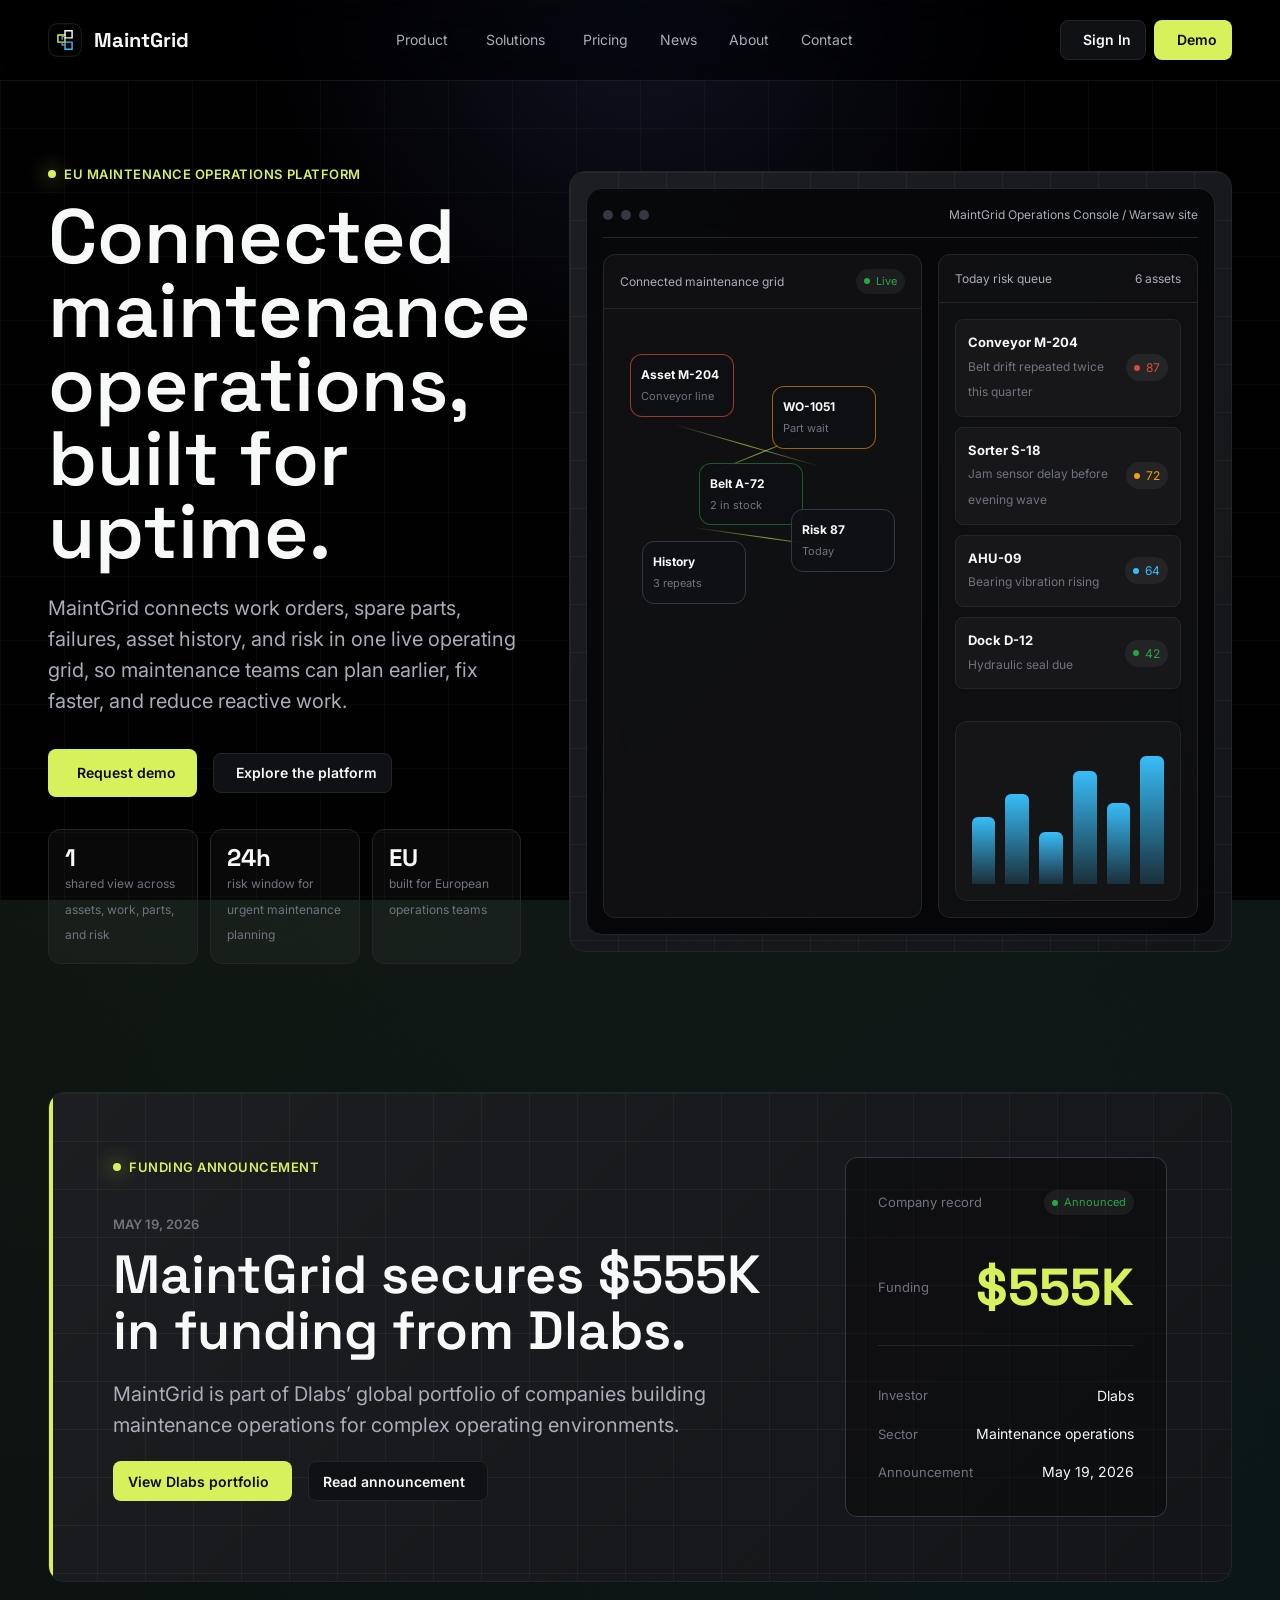
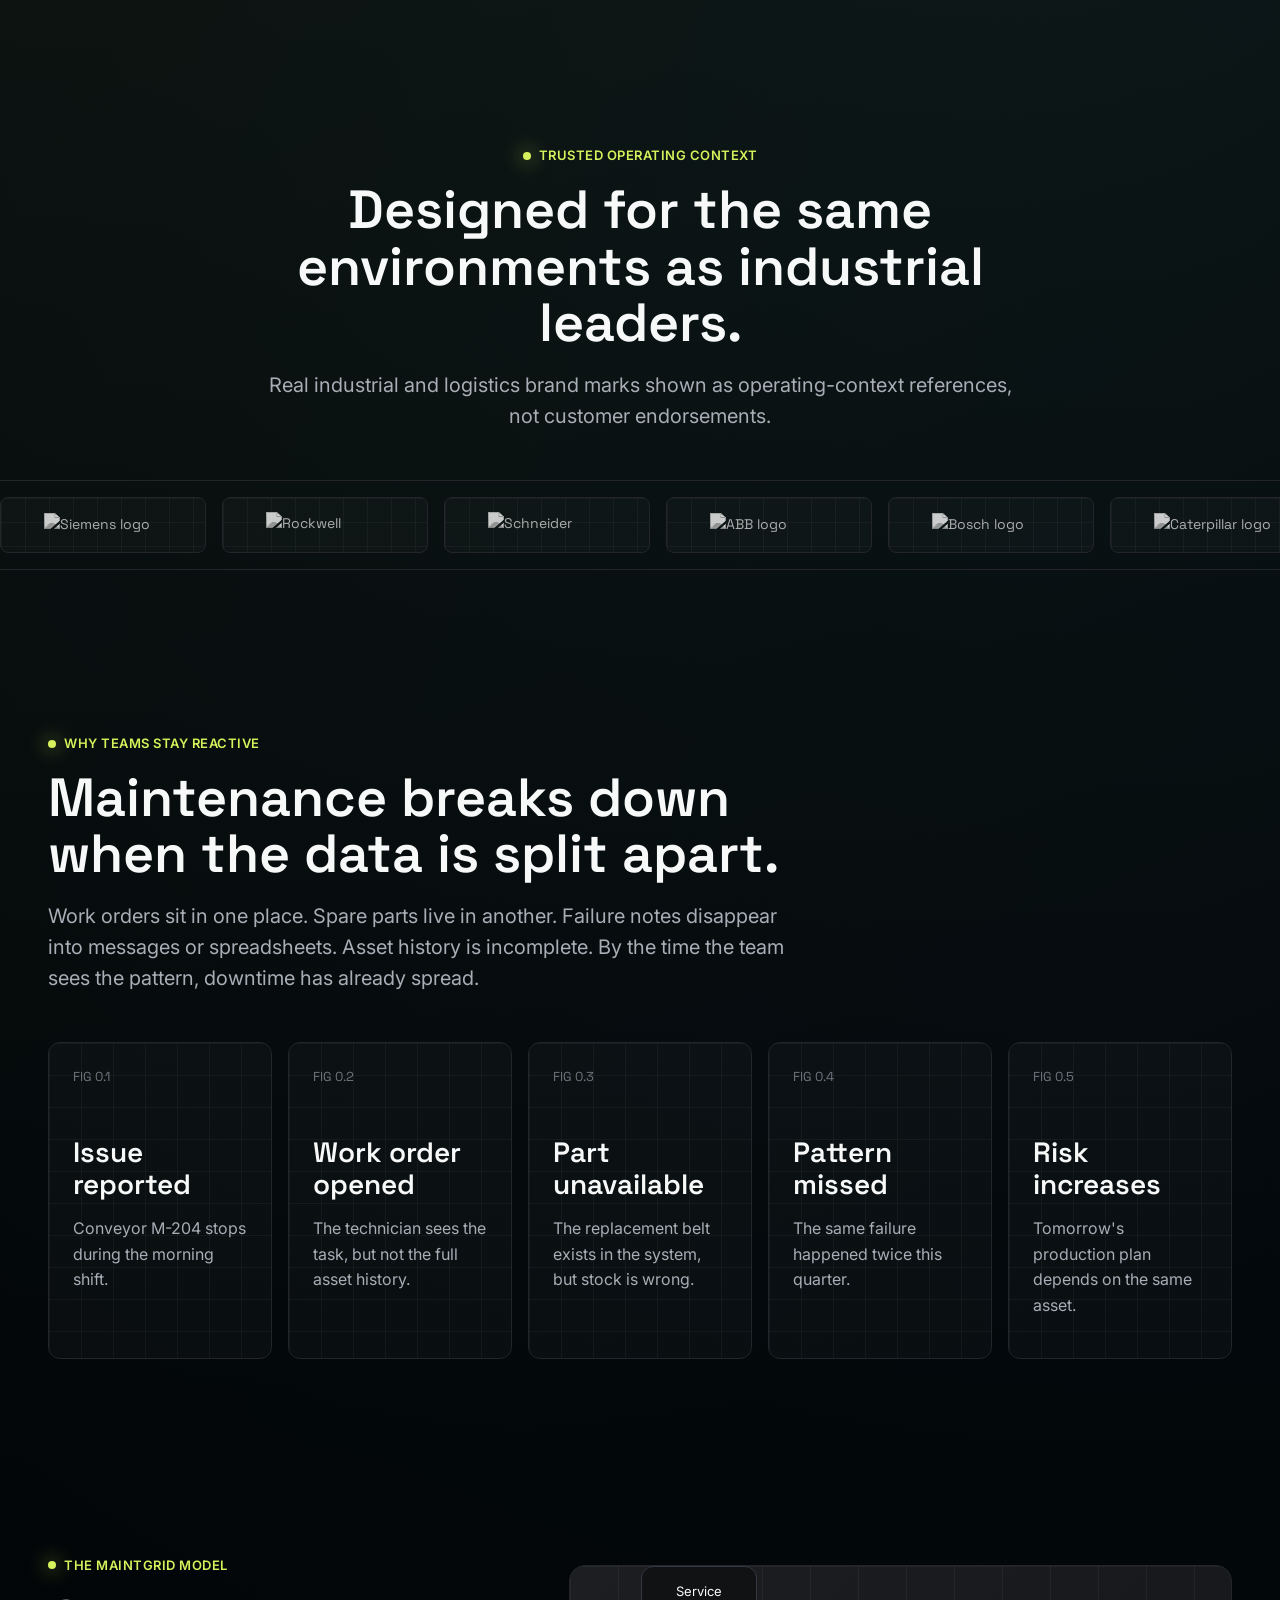
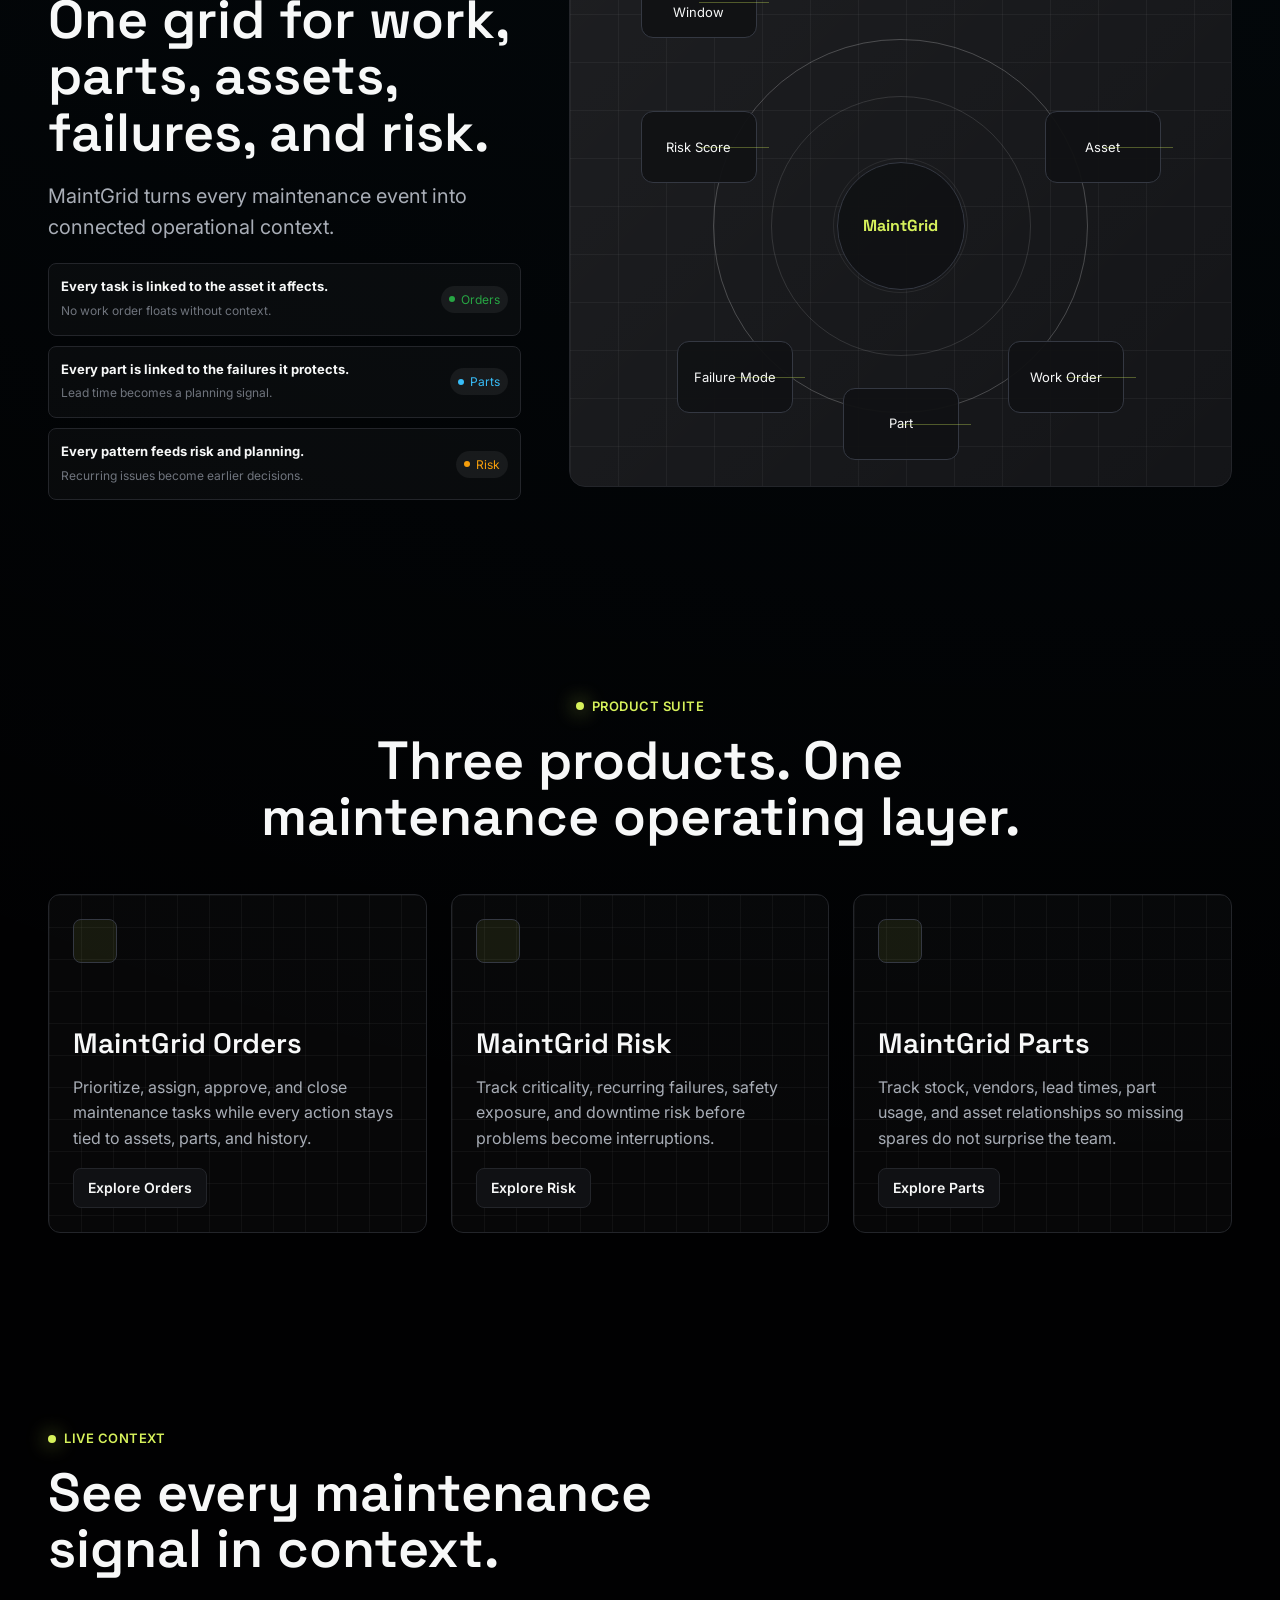
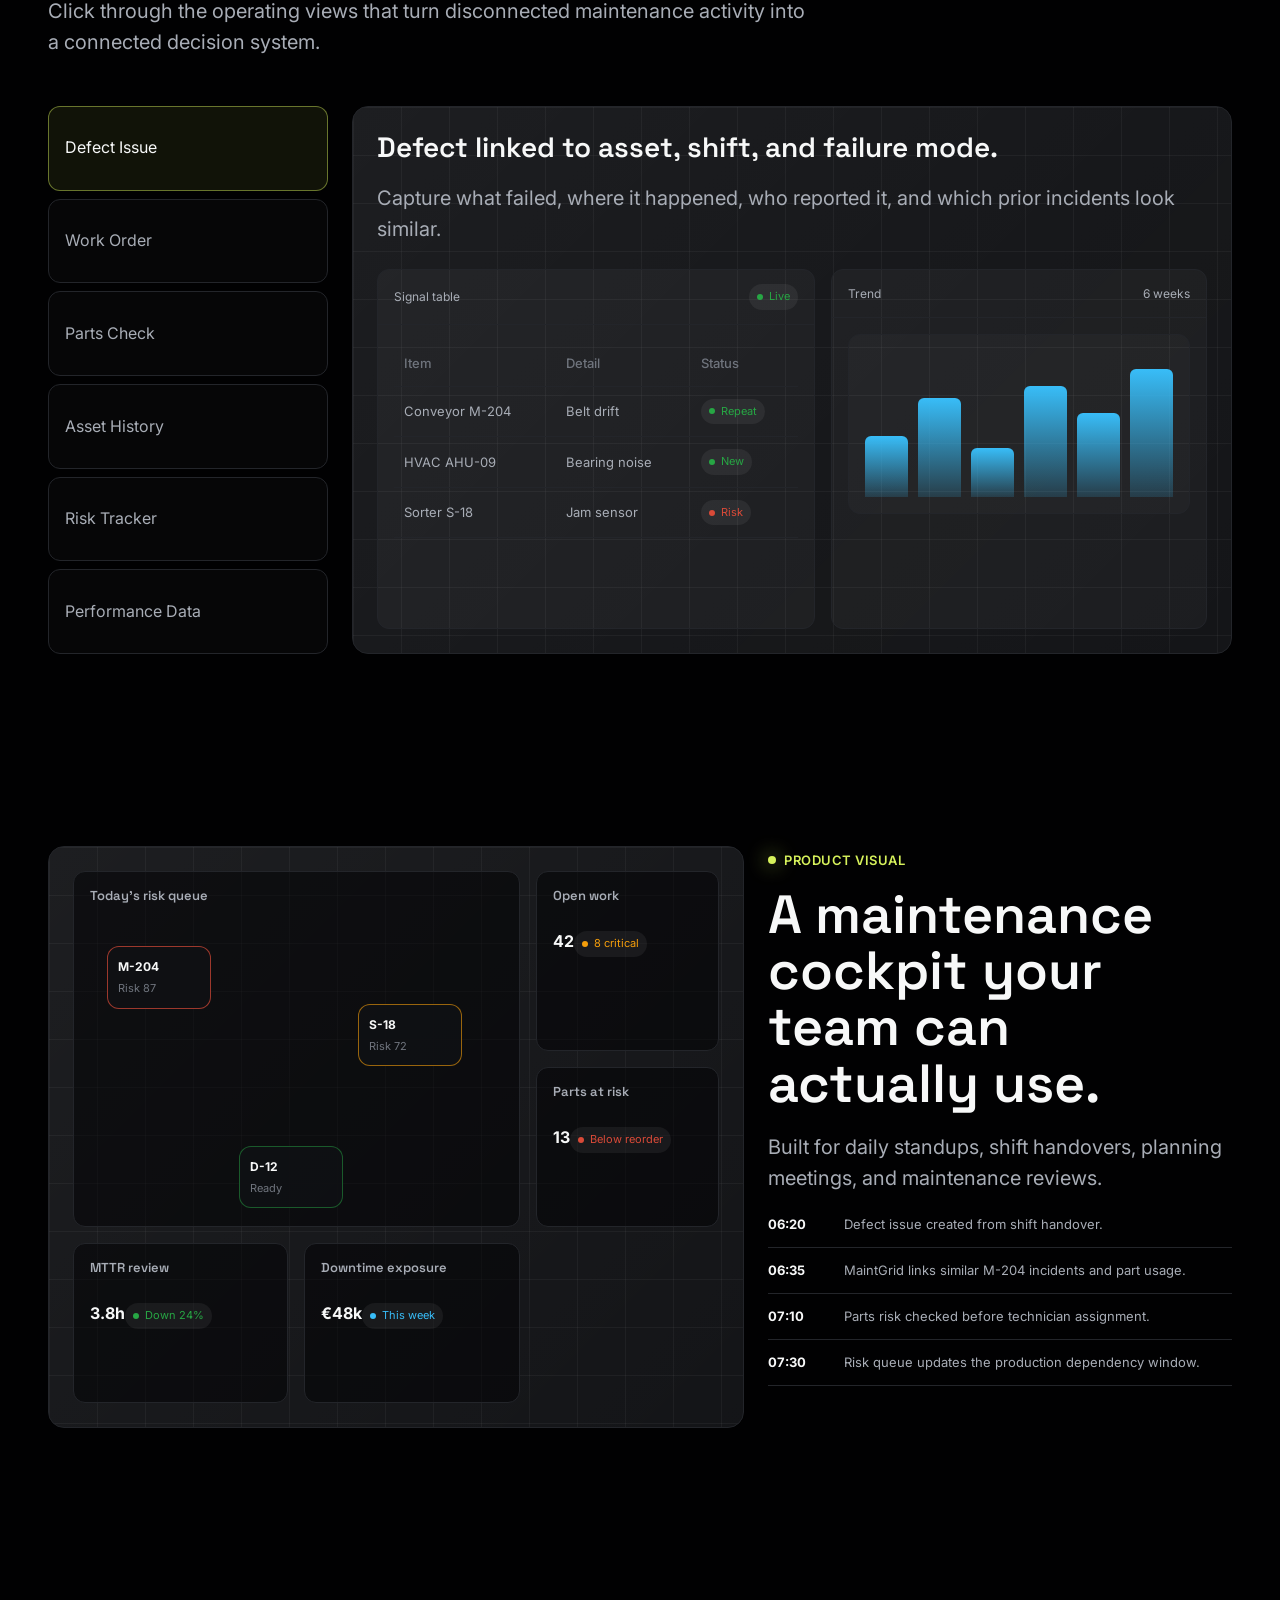
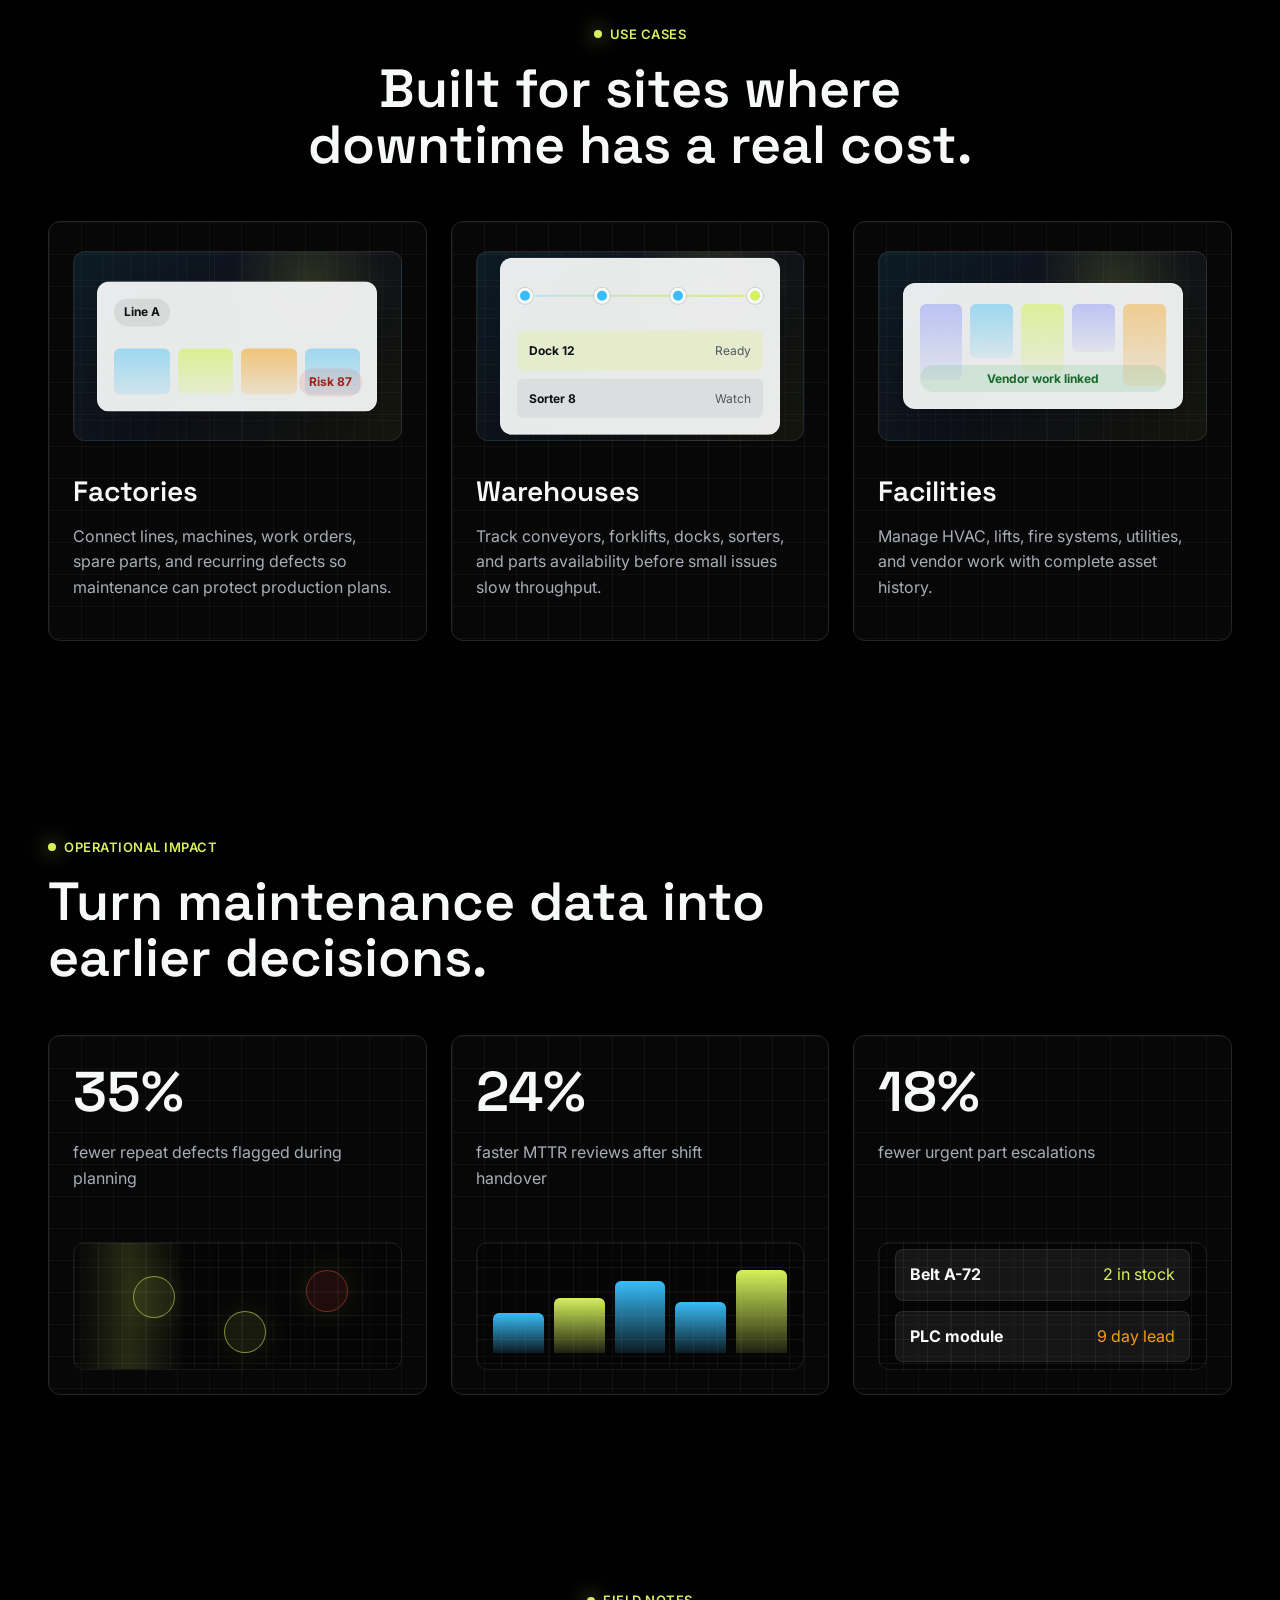
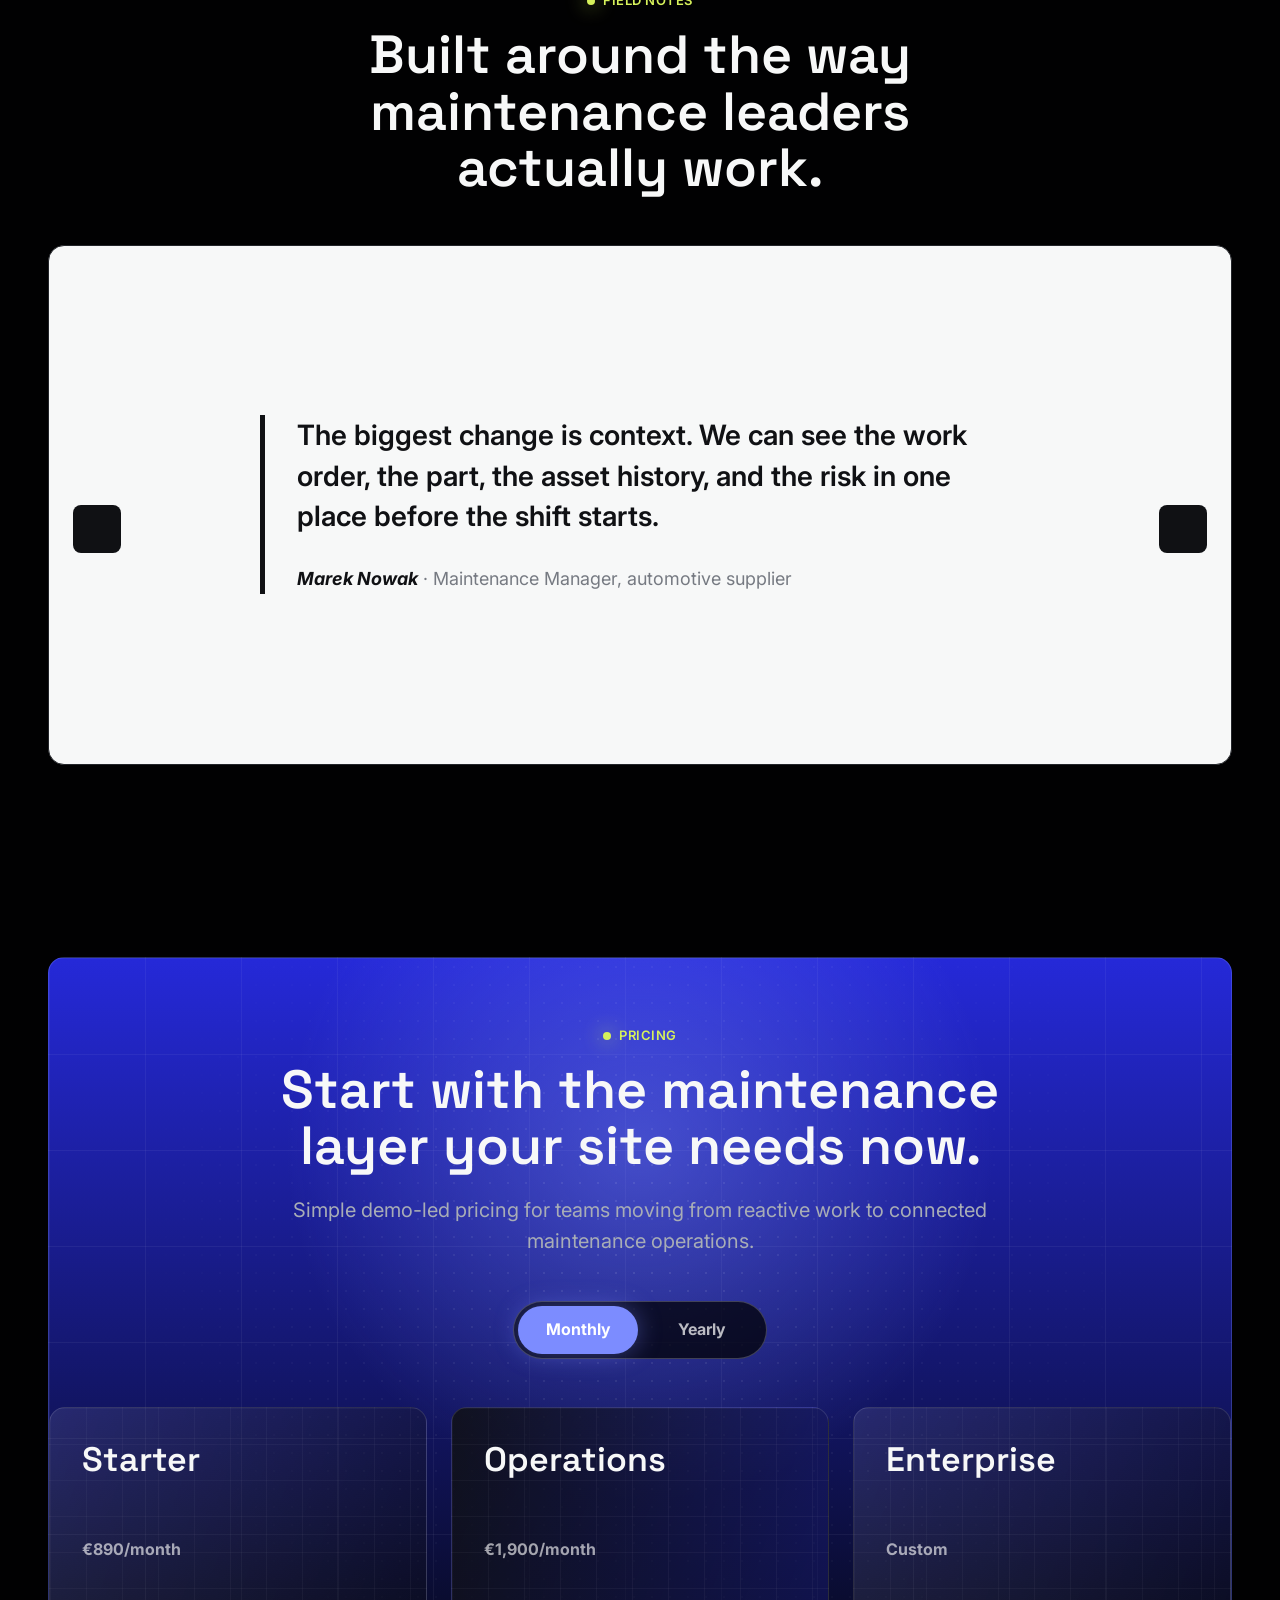
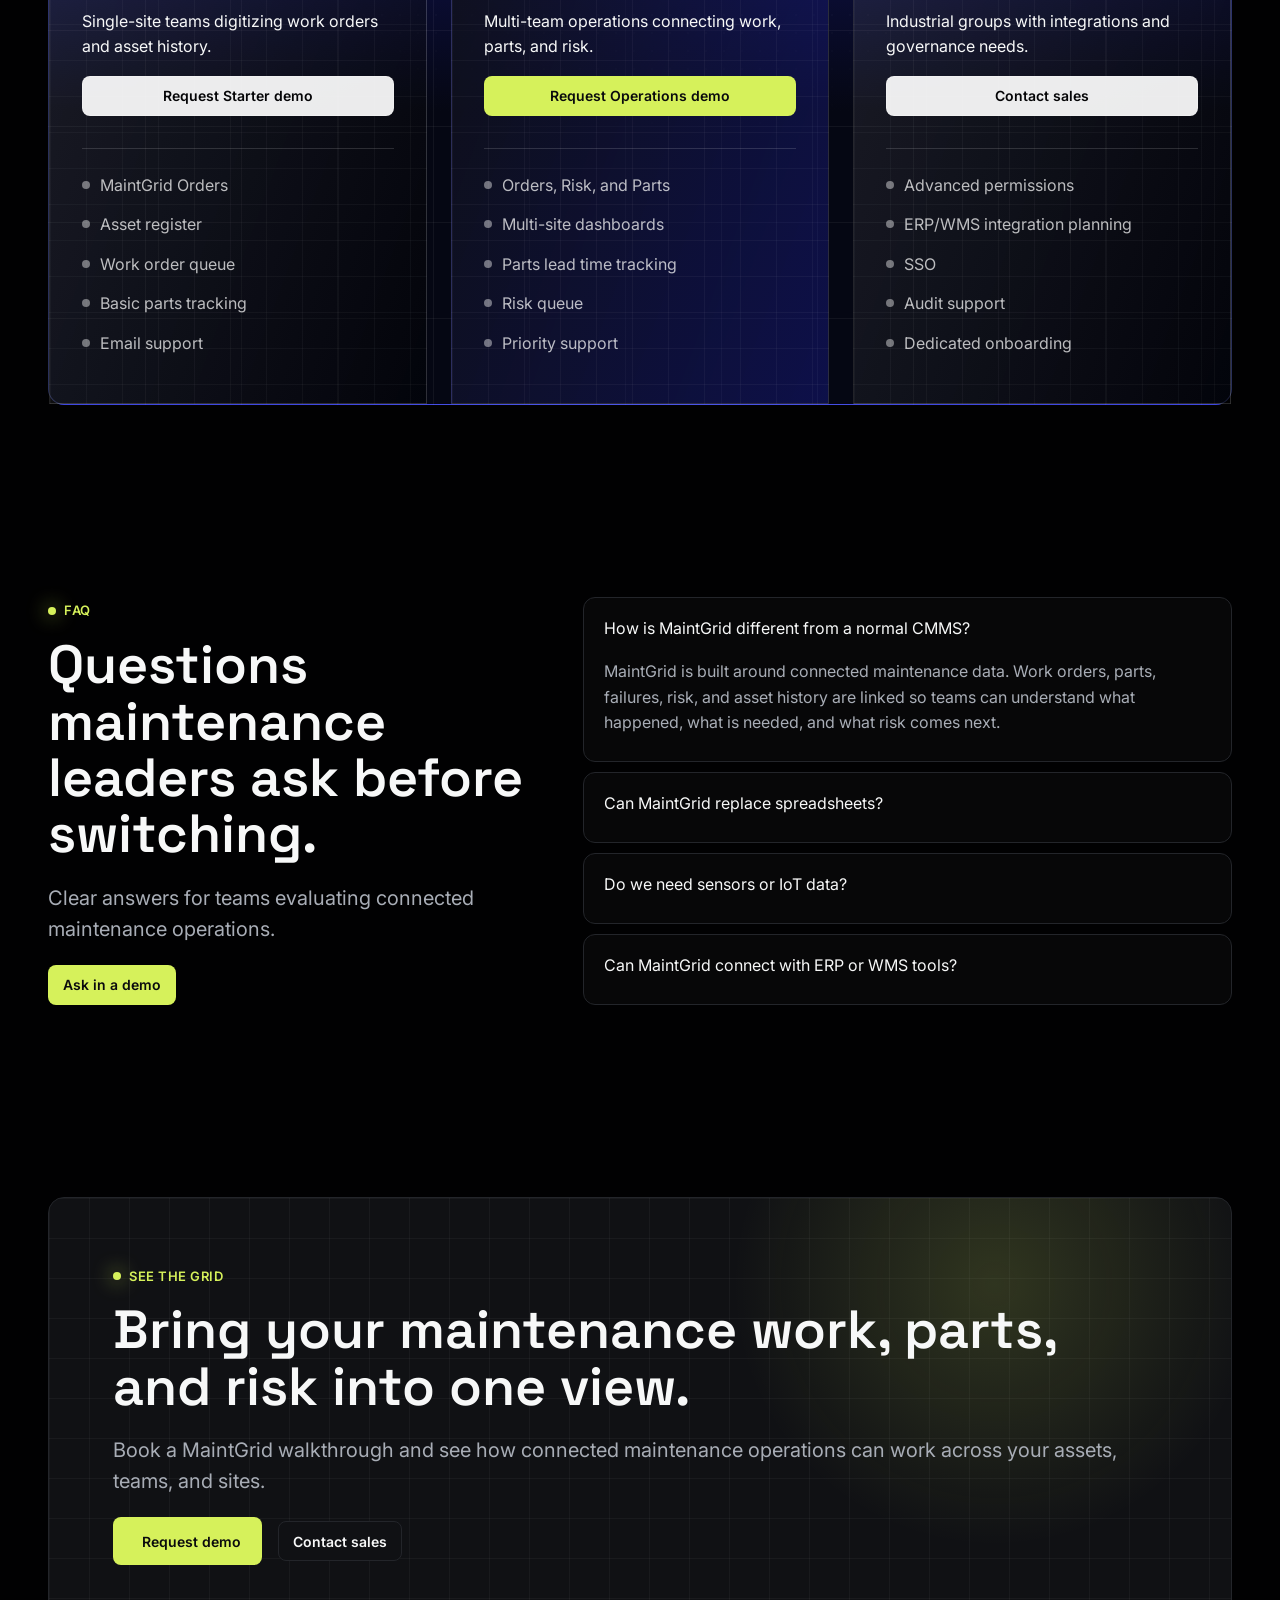
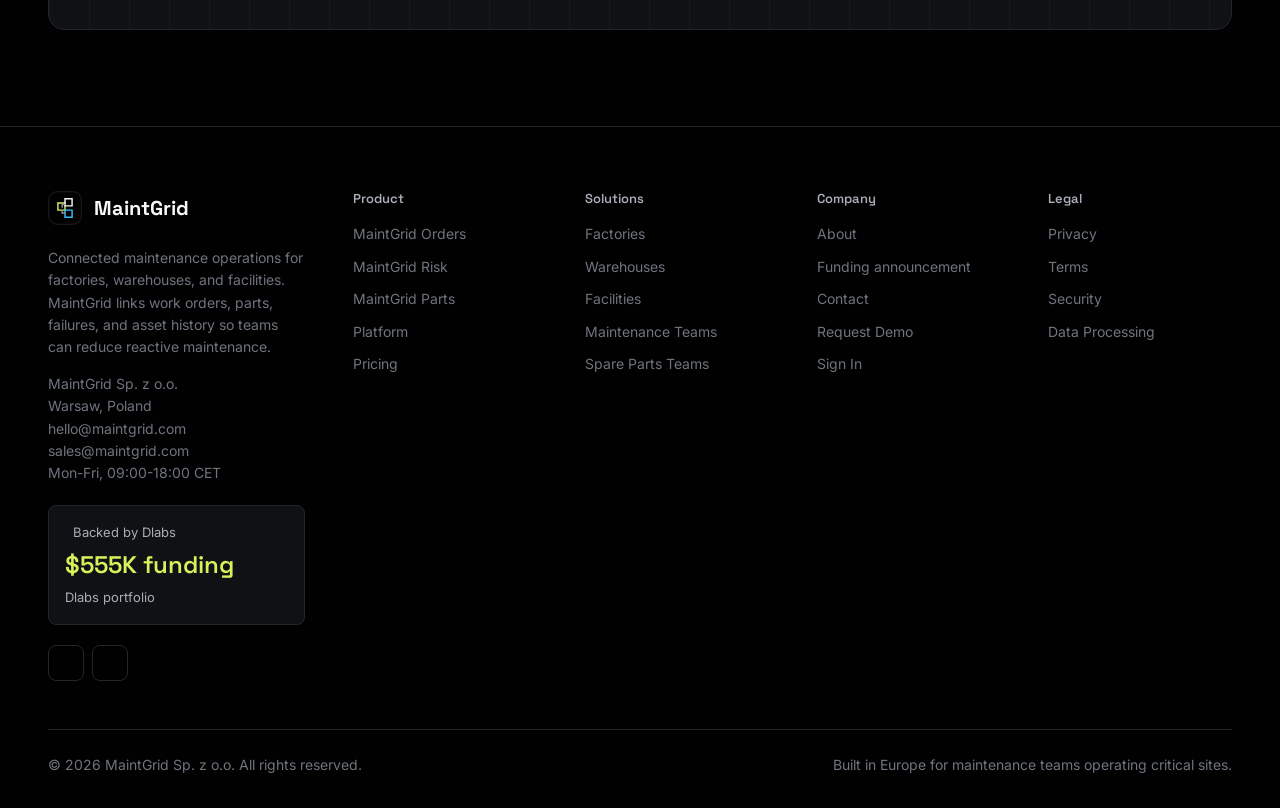
==== commit 914247e1: "Add Dlabs funding announcement" ====
--- a/index.html
+++ b/index.html
@@ -5,12 +5,25 @@
     <meta name="viewport" content="width=device-width, initial-scale=1" />
     <title>MaintGrid | Connected maintenance operations</title>
     <meta name="description" content="MaintGrid connects work orders, spare parts, failures, asset history, and risk in one live maintenance grid for factories, warehouses, and facilities." />
+    <script type="application/ld+json">
+      {
+        "@context": "https://schema.org",
+        "@type": "Organization",
+        "name": "MaintGrid",
+        "url": "https://www.maintgrid.com",
+        "logo": "https://www.maintgrid.com/assets/logo.svg",
+        "sameAs": [
+          "https://www.linkedin.com/company/maintgrid/",
+          "https://www.crunchbase.com/organization/maintgrid"
+        ]
+      }
+    </script>
     <link rel="icon" href="assets/favicon.svg" type="image/svg+xml" />
     <link rel="preconnect" href="https://fonts.googleapis.com" />
     <link rel="preconnect" href="https://fonts.gstatic.com" crossorigin />
     <link href="https://fonts.googleapis.com/css2?family=Inter:wght@400;500;600;700;800&family=Space+Grotesk:wght@500;600;700&display=swap" rel="stylesheet" />
     <link rel="stylesheet" href="css/tokens.css" />
-    <link rel="stylesheet" href="css/styles.css?v=20260710-squarefix" />
+    <link rel="stylesheet" href="css/styles.css?v=20260804-funding" />
   </head>
   <body class="page" data-page="home">
     <div id="site-header"></div>
@@ -69,6 +82,30 @@
                 </div>
               </div>
             </div>
+          </div>
+        </div>
+      </section>
+
+      <section class="section funding-section" aria-labelledby="funding-heading">
+        <div class="wide-container funding-announcement grid-surface reveal">
+          <div class="funding-copy">
+            <span class="eyebrow">Funding announcement</span>
+            <time class="announcement-date" datetime="2026-05-19">May 19, 2026</time>
+            <h2 id="funding-heading">MaintGrid secures $555K in funding from Dlabs.</h2>
+            <p class="lead">MaintGrid is part of Dlabs’ global portfolio of companies building maintenance operations for complex operating environments.</p>
+            <div class="section-actions">
+              <a class="btn btn-primary" href="https://d-labs-site.vercel.app/companies" target="_blank" rel="noreferrer noopener">View Dlabs portfolio <i data-lucide="arrow-up-right"></i></a>
+              <a class="btn" href="news/funding-announcement.html">Read announcement <i data-lucide="arrow-right"></i></a>
+            </div>
+          </div>
+          <div class="funding-record" aria-label="MaintGrid funding record">
+            <div class="funding-record-top"><span>Company record</span><span class="status good">Announced</span></div>
+            <div class="funding-amount"><span>Funding</span><strong>$555K</strong></div>
+            <dl>
+              <div><dt>Investor</dt><dd>Dlabs</dd></div>
+              <div><dt>Sector</dt><dd>Maintenance operations</dd></div>
+              <div><dt>Announcement</dt><dd>May 19, 2026</dd></div>
+            </dl>
           </div>
         </div>
       </section>
--- a/css/styles.css
+++ b/css/styles.css
@@ -52,6 +52,15 @@
   cursor: pointer;
 }
 
+a:focus-visible,
+button:focus-visible,
+input:focus-visible,
+select:focus-visible,
+textarea:focus-visible {
+  outline: 2px solid var(--color-primary);
+  outline-offset: 3px;
+}
+
 .page {
   min-height: 100vh;
   background:
@@ -637,6 +646,176 @@
 
 .section-header .lead {
   margin: 18px 0 0;
+}
+
+.funding-section {
+  padding-top: 32px;
+}
+
+.funding-announcement {
+  position: relative;
+  display: grid;
+  grid-template-columns: minmax(0, 1.35fr) minmax(320px, 0.65fr);
+  gap: 64px;
+  align-items: stretch;
+  padding: 64px;
+  overflow: hidden;
+}
+
+.funding-announcement::before {
+  content: "";
+  position: absolute;
+  inset: 0 auto 0 0;
+  width: 4px;
+  background: var(--color-primary);
+}
+
+.funding-copy {
+  display: flex;
+  align-items: flex-start;
+  flex-direction: column;
+}
+
+.announcement-date {
+  margin: 24px 0 16px;
+  color: var(--color-subtle);
+  font: 600 13px/1 var(--font-body);
+  text-transform: uppercase;
+}
+
+.funding-copy h2,
+.funding-copy .lead {
+  max-width: 760px;
+}
+
+.funding-record {
+  display: flex;
+  flex-direction: column;
+  justify-content: space-between;
+  min-height: 360px;
+  padding: 32px;
+  border: 1px solid var(--color-line-strong);
+  border-radius: var(--radius-lg);
+  background: rgba(0, 0, 0, 0.36);
+}
+
+.funding-record-top,
+.funding-amount,
+.funding-record dl div {
+  display: flex;
+  align-items: center;
+  justify-content: space-between;
+  gap: 16px;
+}
+
+.funding-record-top,
+.funding-amount span,
+.funding-record dt {
+  color: var(--color-subtle);
+  font-size: 13px;
+}
+
+.funding-amount {
+  padding: 32px 0;
+  border-bottom: 1px solid var(--color-line);
+}
+
+.funding-amount strong {
+  color: var(--color-primary);
+  font: 700 52px/1 var(--font-heading);
+}
+
+.funding-record dl {
+  display: grid;
+  gap: 16px;
+  margin: 24px 0 0;
+}
+
+.funding-record dd {
+  margin: 0;
+  color: var(--color-text);
+  font-size: 14px;
+  text-align: right;
+}
+
+.company-record {
+  display: grid;
+  grid-template-columns: minmax(0, 1fr) minmax(420px, 0.8fr);
+  gap: 48px;
+  align-items: end;
+  padding: 48px;
+  border: 1px solid var(--color-line);
+  border-radius: var(--radius-lg);
+  background: var(--color-surface-1);
+}
+
+.company-record-links {
+  display: flex;
+  flex-wrap: wrap;
+  gap: 8px;
+  justify-content: flex-end;
+}
+
+.article-hero .lead {
+  max-width: 820px;
+}
+
+.article-hero .announcement-date {
+  display: block;
+}
+
+.article-shell {
+  display: grid;
+  grid-template-columns: minmax(0, 1fr) 320px;
+  gap: 64px;
+  align-items: start;
+}
+
+.article-body {
+  max-width: 780px;
+}
+
+.article-body p {
+  color: var(--color-muted);
+  font-size: 20px;
+  line-height: 1.7;
+}
+
+.article-body .article-lead {
+  color: var(--color-text);
+  font: 600 28px/1.45 var(--font-heading);
+}
+
+.article-meta {
+  position: sticky;
+  top: 112px;
+  padding: 24px;
+  border: 1px solid var(--color-line);
+  border-radius: var(--radius-lg);
+  background: var(--color-surface-1);
+}
+
+.article-meta dl {
+  display: grid;
+  gap: 20px;
+  margin: 0 0 24px;
+}
+
+.article-meta dt {
+  margin-bottom: 6px;
+  color: var(--color-subtle);
+  font-size: 12px;
+  text-transform: uppercase;
+}
+
+.article-meta dd {
+  margin: 0;
+  color: var(--color-text);
+}
+
+.article-links {
+  display: grid;
+  gap: 8px;
 }
 
 .story-grid {
@@ -1531,6 +1710,34 @@
   margin-top: 20px;
 }
 
+.footer-credibility {
+  display: grid;
+  gap: 8px;
+  margin-top: 20px;
+  padding: 16px;
+  border: 1px solid var(--color-line);
+  border-radius: var(--radius-md);
+  background: var(--color-surface-1);
+}
+
+.footer-credibility span,
+.footer-credibility a {
+  display: flex;
+  align-items: center;
+  gap: 8px;
+  color: var(--color-muted);
+  font-size: 13px;
+}
+
+.footer-credibility strong {
+  color: var(--color-primary);
+  font: 600 24px/1.2 var(--font-heading);
+}
+
+.footer-credibility a:hover {
+  color: var(--color-text);
+}
+
 .socials a {
   display: grid;
   width: 36px;
@@ -1723,6 +1930,10 @@
   display: none;
 }
 
+.nav-news-compact {
+  display: none;
+}
+
 .reveal {
   opacity: 1;
   transform: translateY(0);
@@ -1739,6 +1950,10 @@
     display: none;
   }
 
+  .nav-news-compact {
+    display: inline-flex;
+  }
+
   .mobile-toggle {
     display: inline-grid;
   }
@@ -1748,8 +1963,19 @@
   .page-hero-grid,
   .faq-grid,
   .dashboard-strip,
-  .auth-shell {
+  .auth-shell,
+  .funding-announcement,
+  .company-record,
+  .article-shell {
     grid-template-columns: 1fr;
+  }
+
+  .company-record-links {
+    justify-content: flex-start;
+  }
+
+  .article-meta {
+    position: static;
   }
 
   .form-card,
@@ -1803,14 +2029,35 @@
     grid-template-columns: 1fr;
   }
 
-  .nav-actions .btn:not(.btn-primary) {
+  .nav-actions .btn[href$="signin.html"] {
     display: none;
   }
 
   .cta-banner,
   .auth-card,
-  .auth-panel {
+  .auth-panel,
+  .funding-announcement {
     padding: 32px;
+  }
+
+  .funding-record {
+    min-height: 0;
+    padding: 24px;
+  }
+
+  .funding-amount strong {
+    font-size: 44px;
+  }
+
+  .company-record {
+    min-width: 0;
+    padding: 32px;
+  }
+
+  .company-record-links .btn,
+  .article-links .btn {
+    width: 100%;
+    justify-content: center;
   }
 
   .form-card {
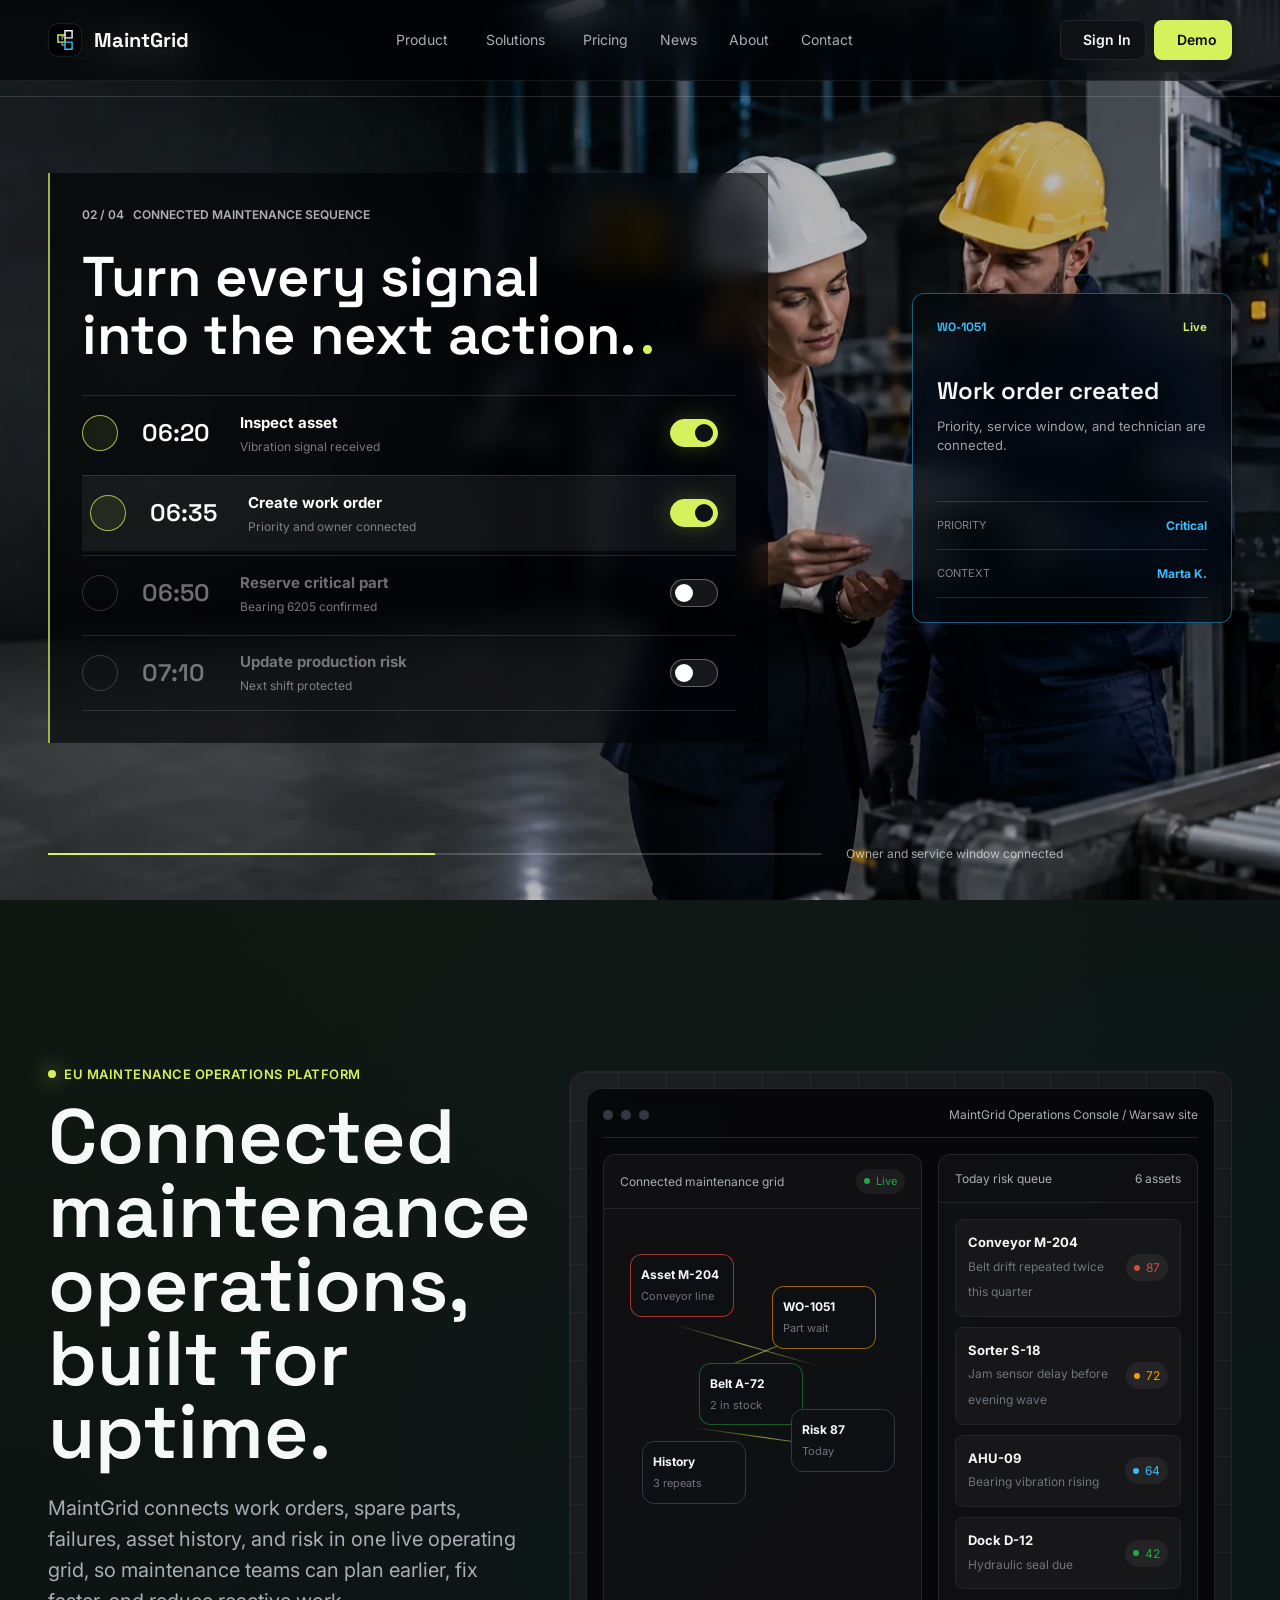
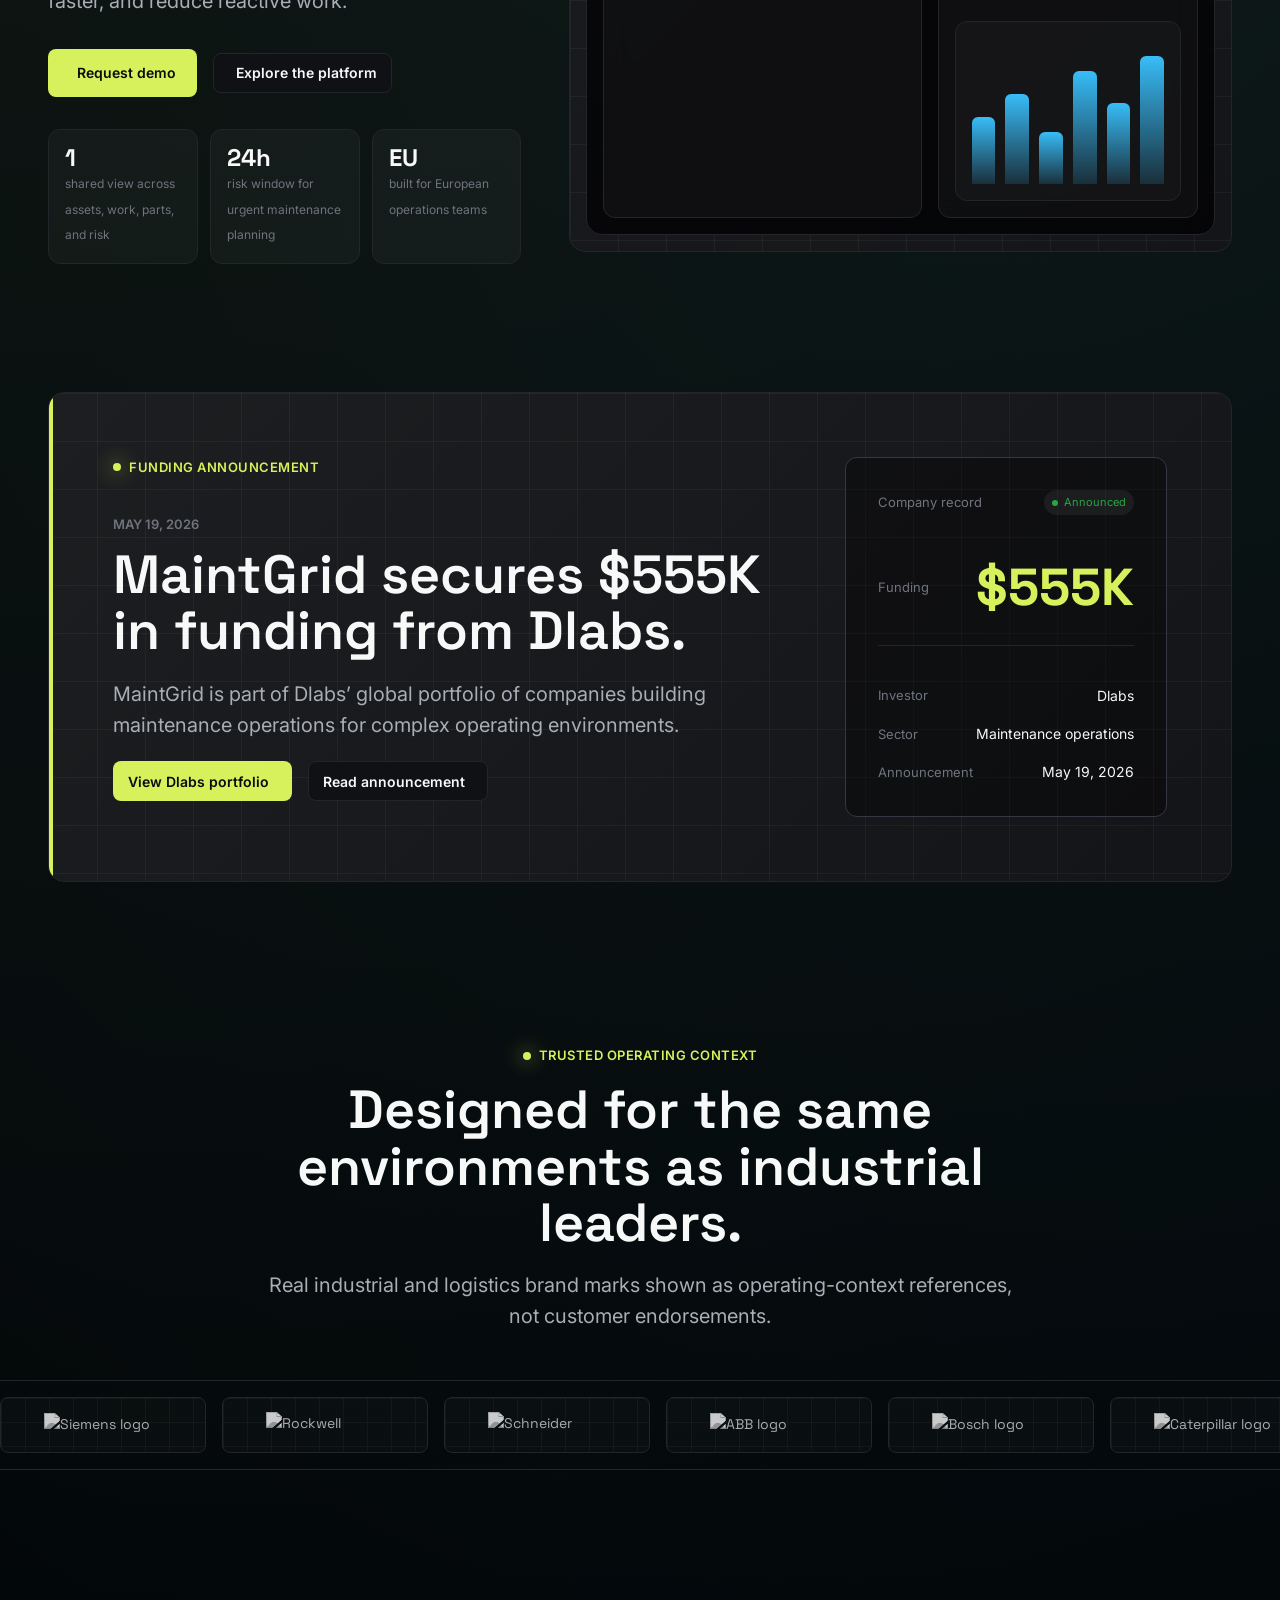
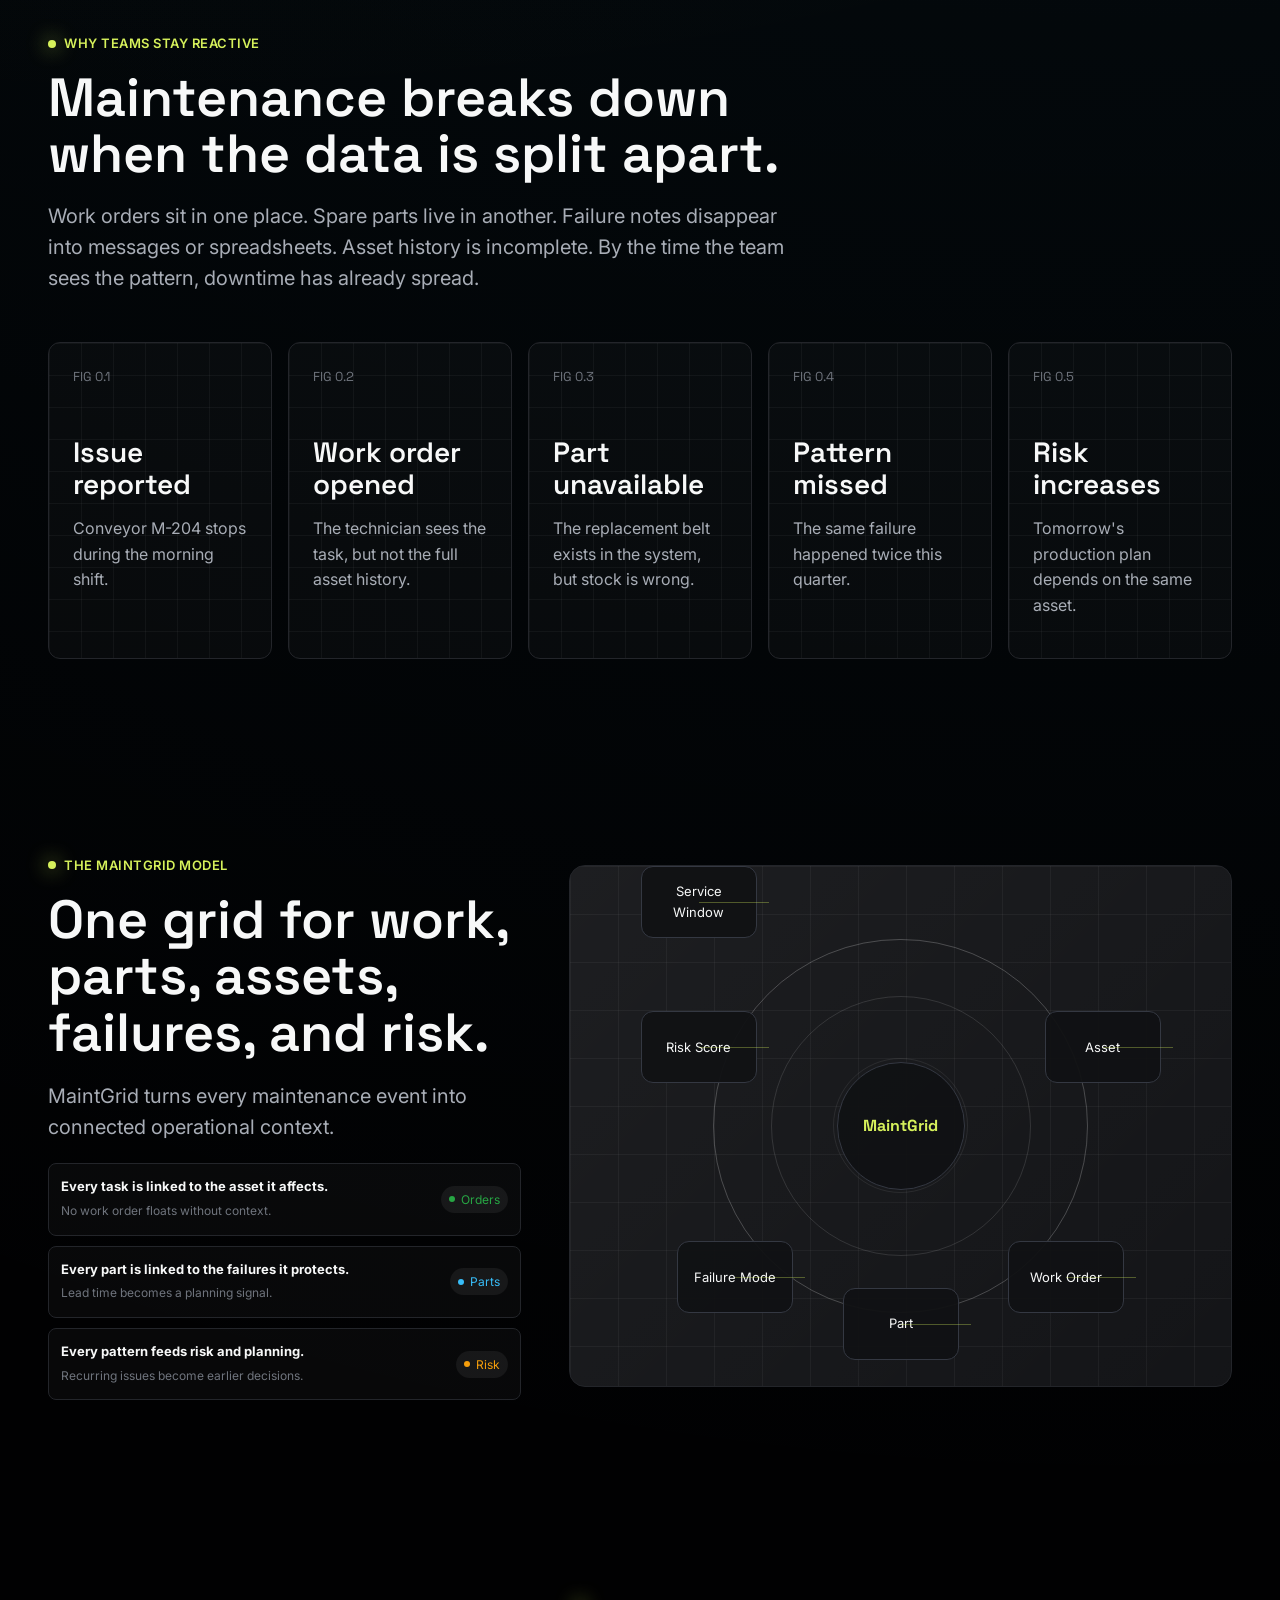
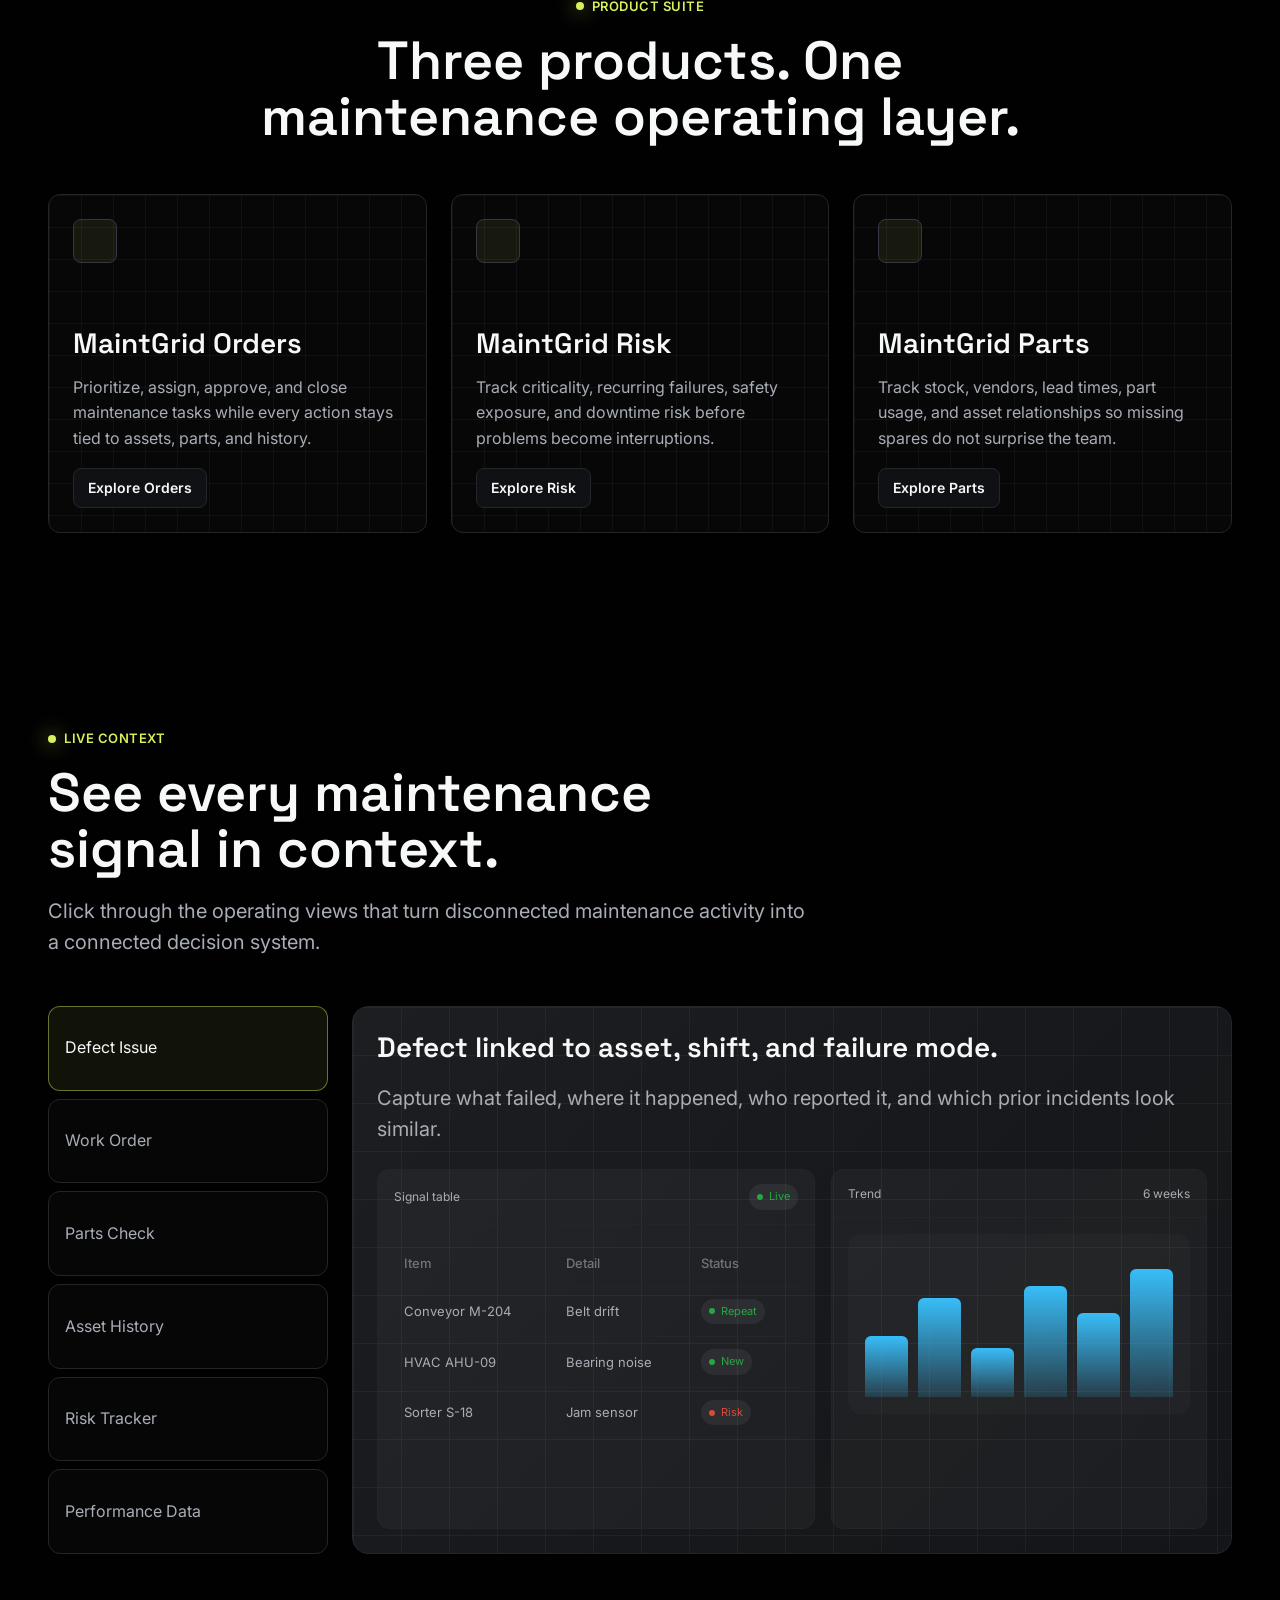
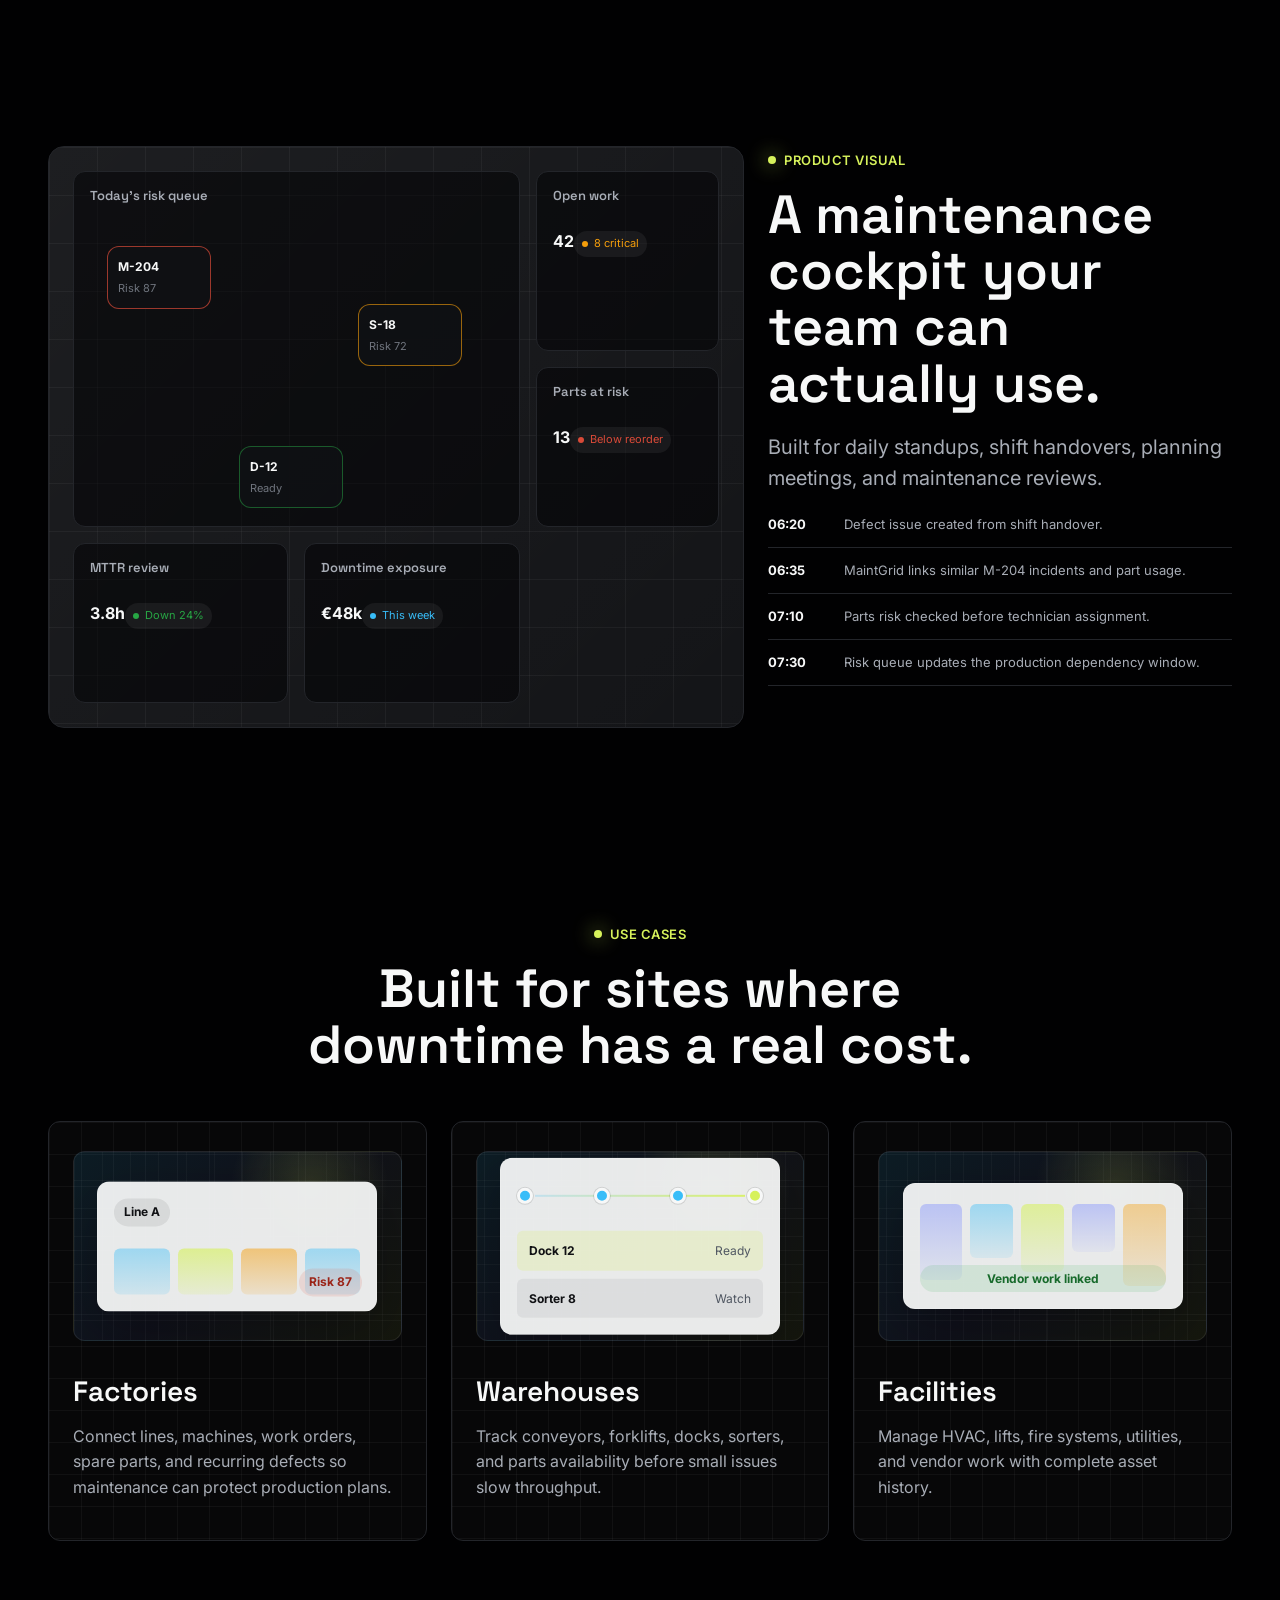
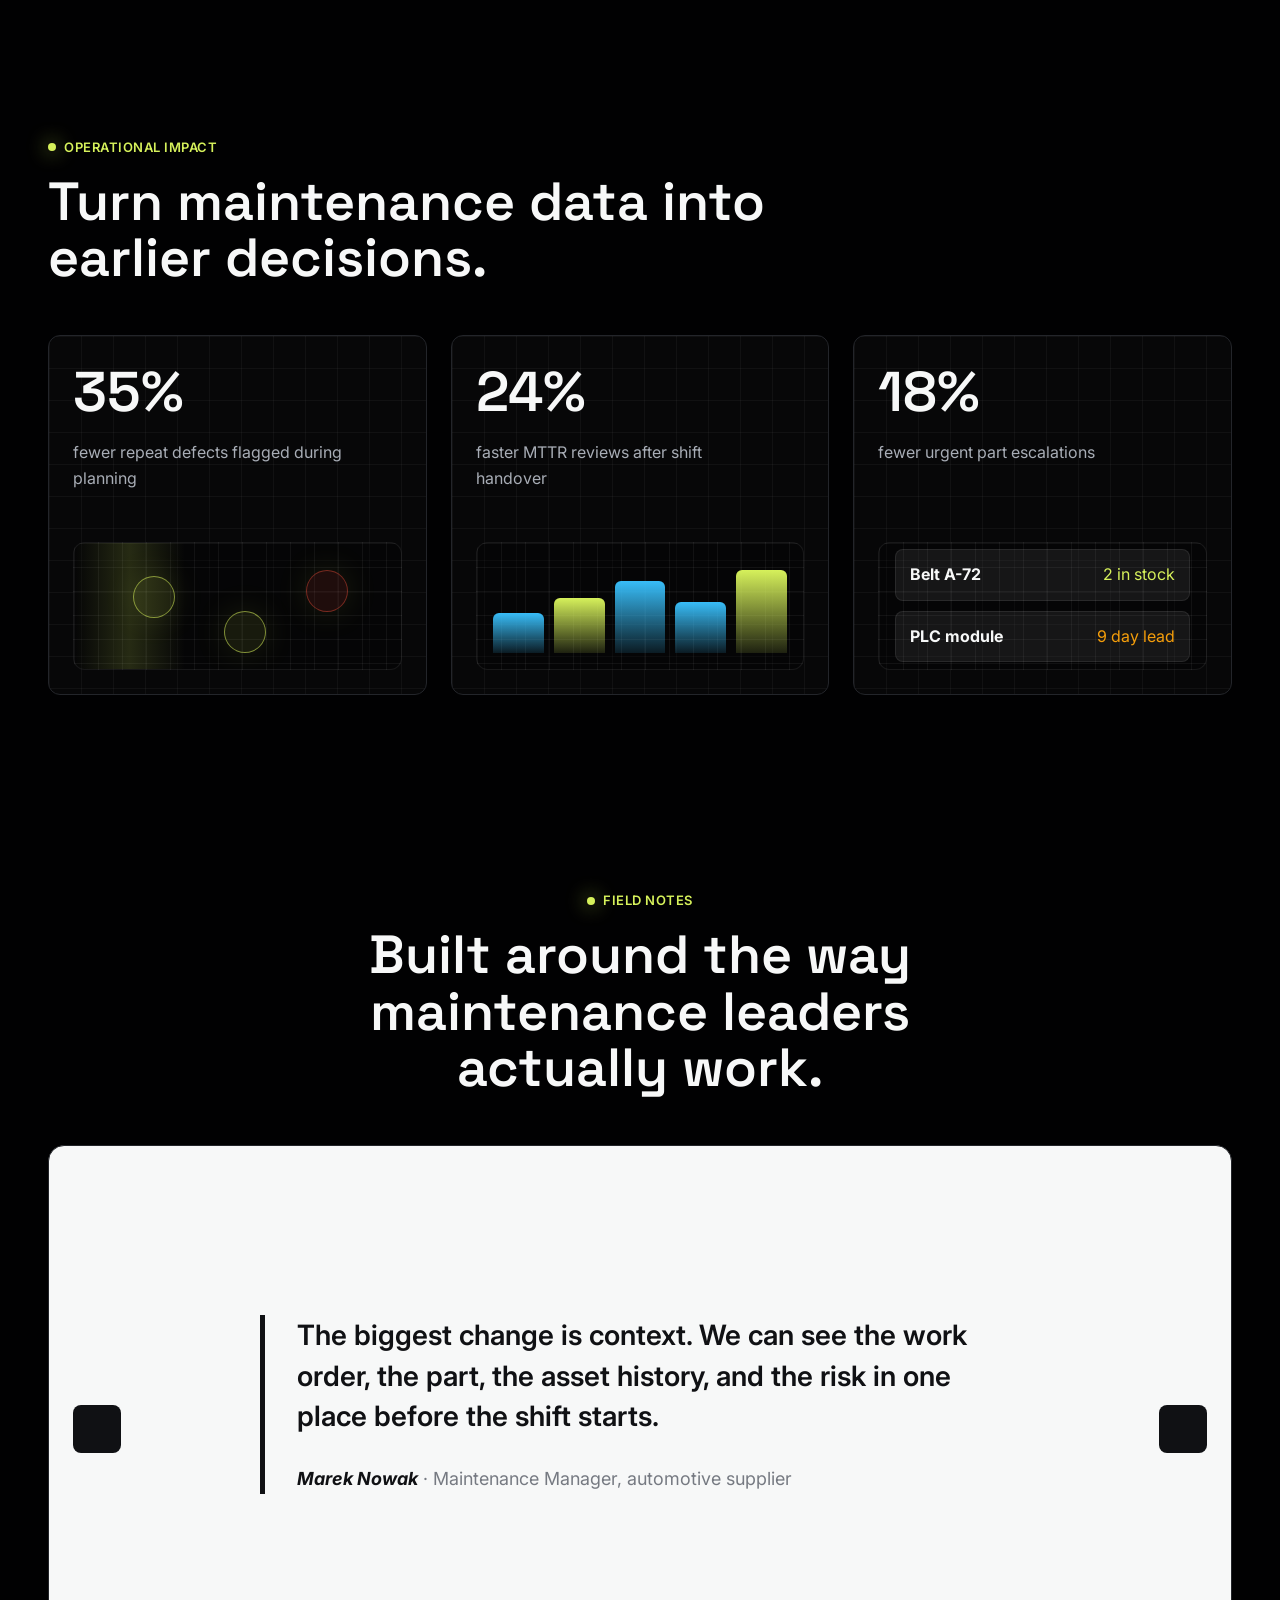
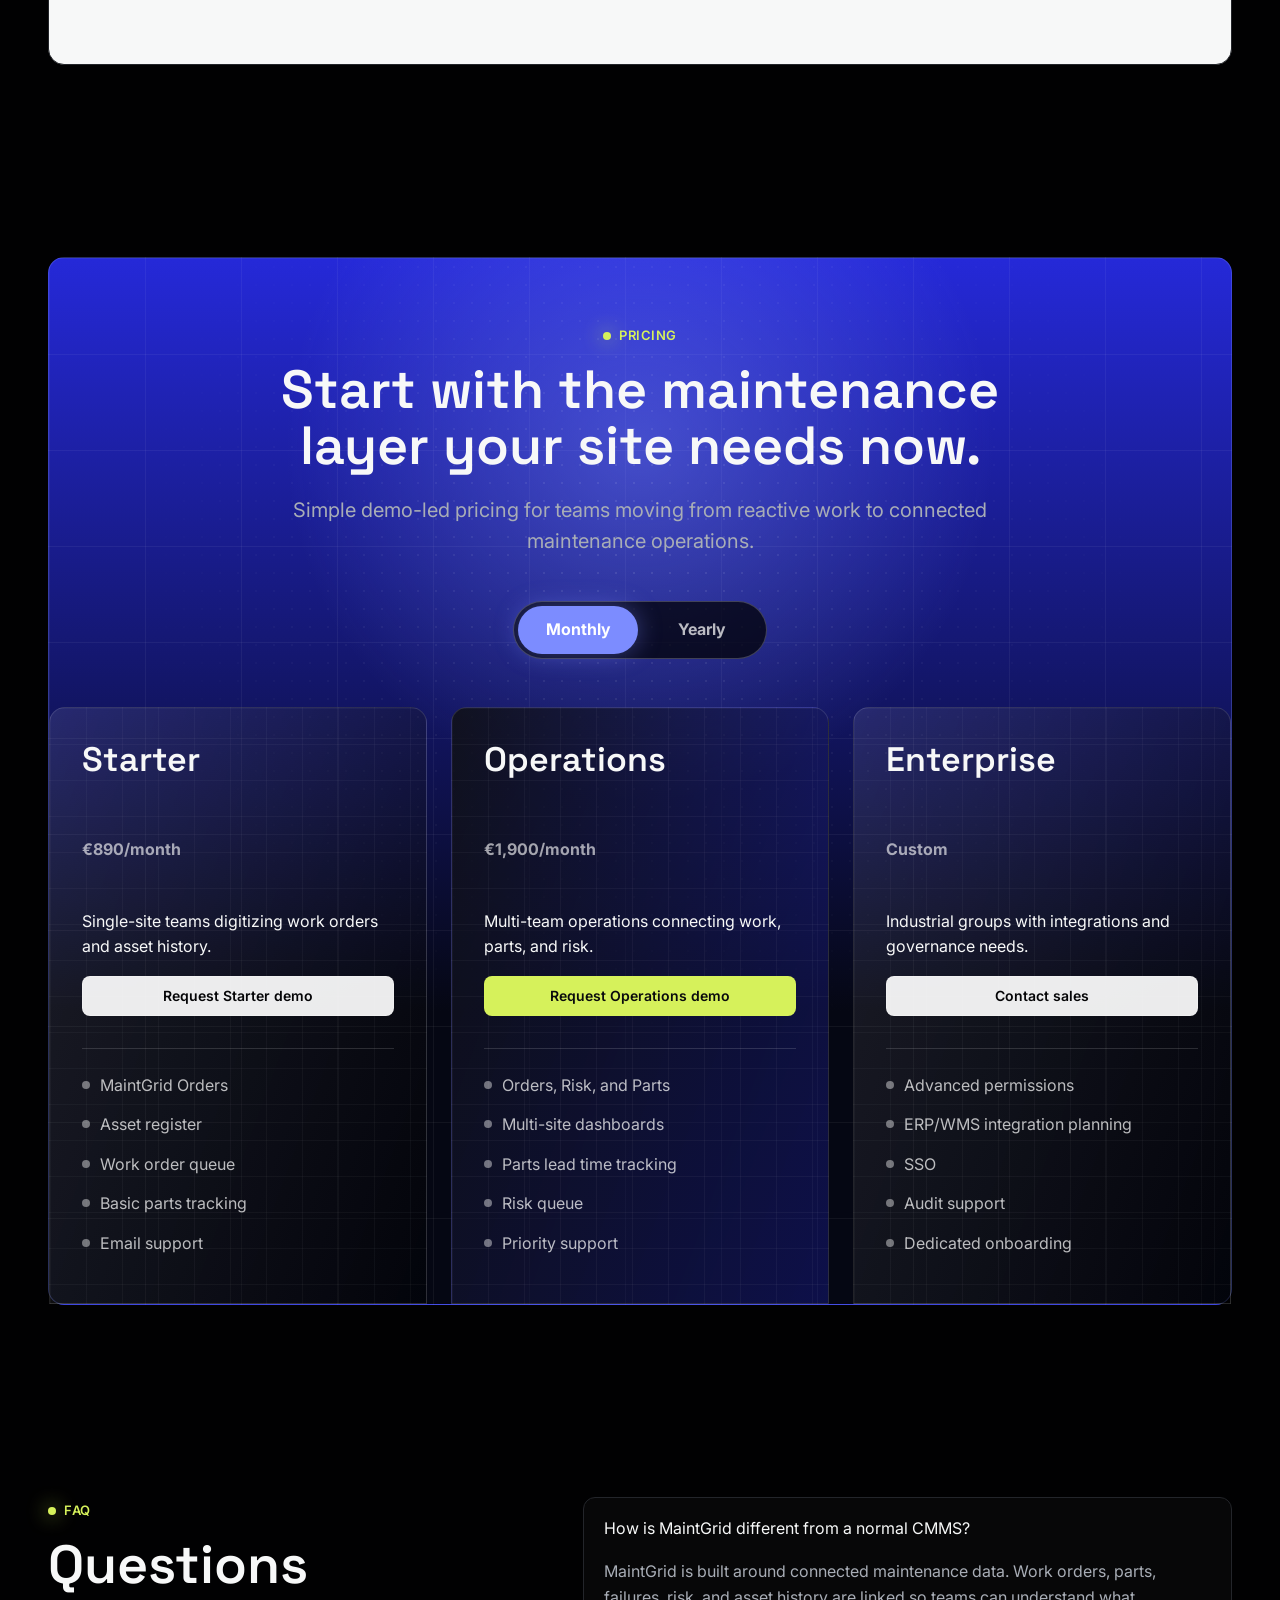
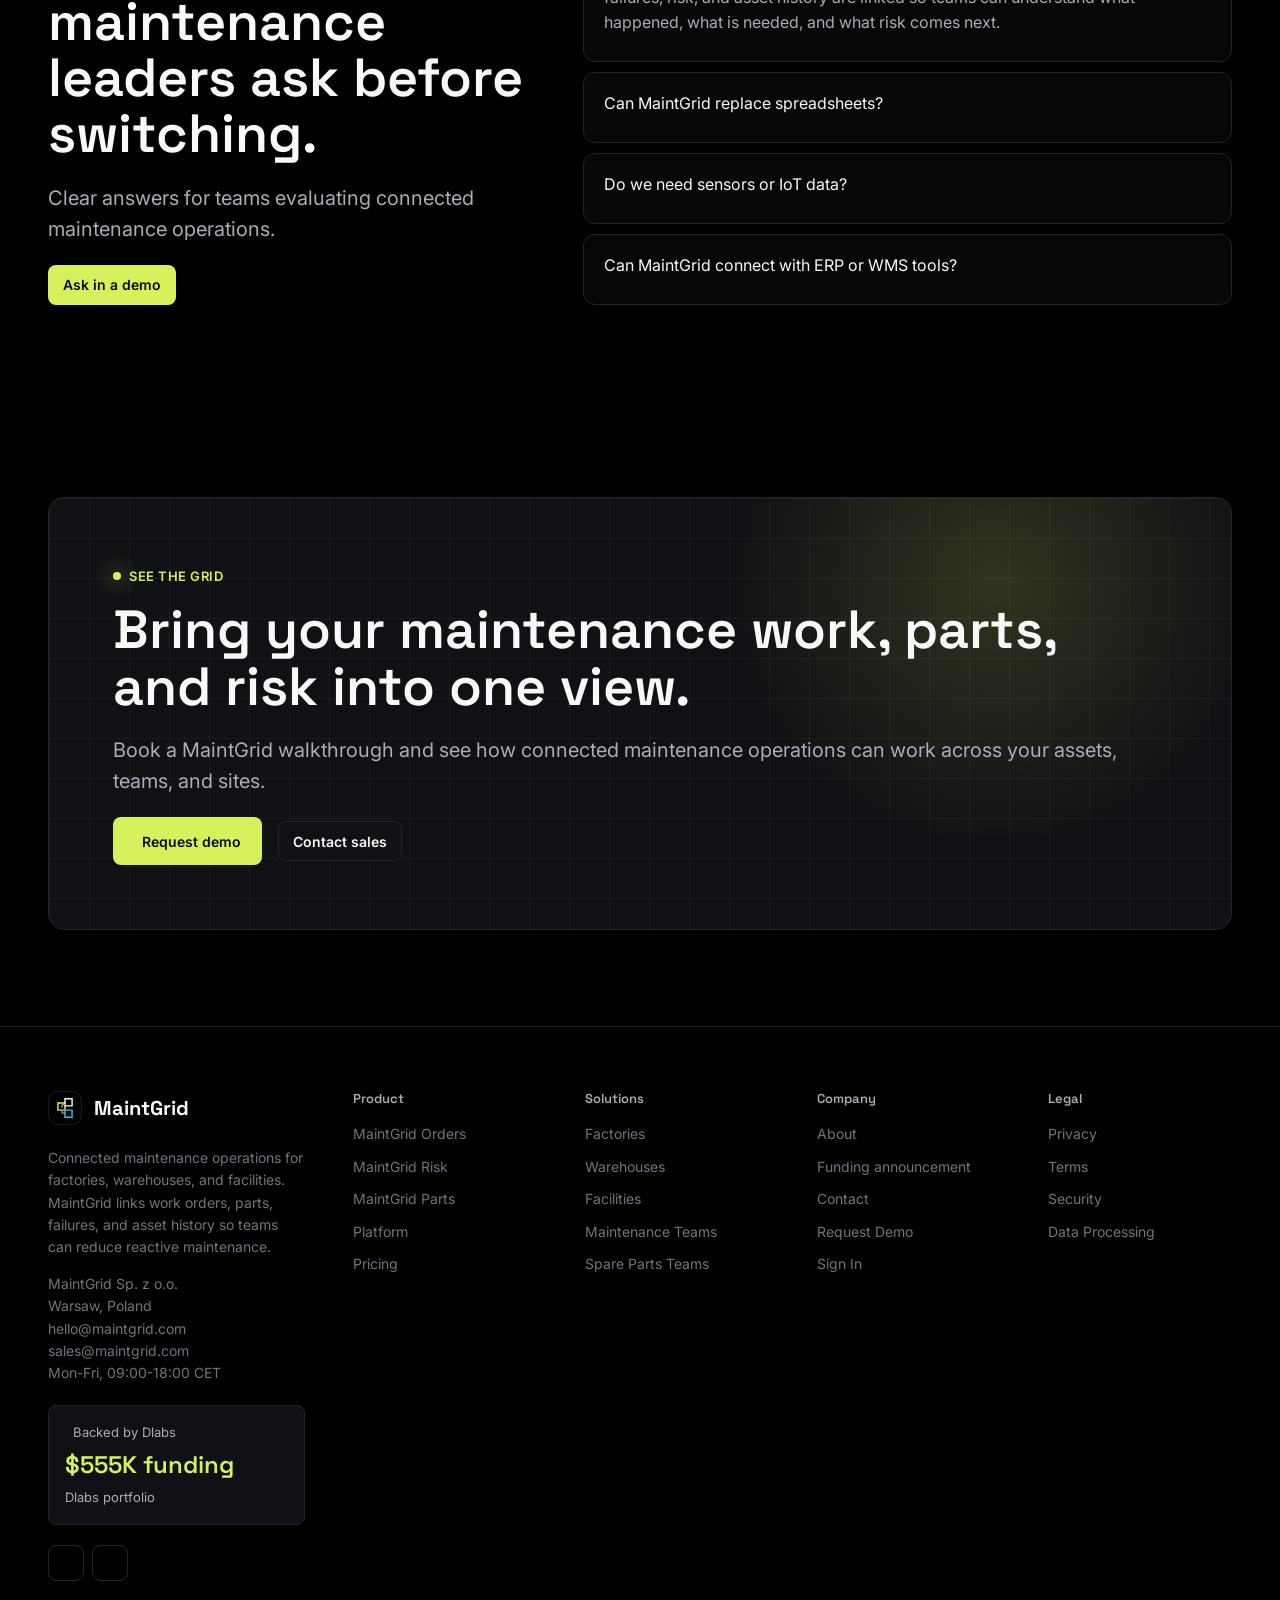
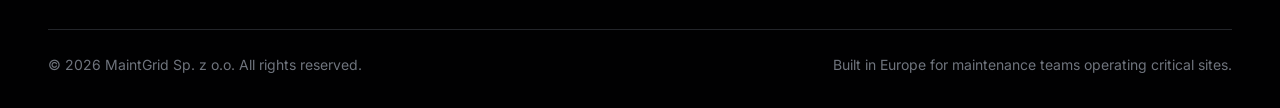
==== commit 312b8fa4: "Add interactive maintenance entry sequence" ====
--- a/index.html
+++ b/index.html
@@ -23,13 +23,83 @@
     <link rel="preconnect" href="https://fonts.gstatic.com" crossorigin />
     <link href="https://fonts.googleapis.com/css2?family=Inter:wght@400;500;600;700;800&family=Space+Grotesk:wght@500;600;700&display=swap" rel="stylesheet" />
     <link rel="stylesheet" href="css/tokens.css" />
-    <link rel="stylesheet" href="css/styles.css?v=20260804-funding" />
+    <link rel="stylesheet" href="css/styles.css?v=20260807-entry" />
   </head>
-  <body class="page" data-page="home">
+  <body class="page entry-view" data-page="home">
     <div id="site-header"></div>
 
     <main>
-      <section class="hero">
+      <section class="entry-sequence" data-entry-sequence aria-label="MaintGrid connected maintenance sequence">
+        <div class="entry-media-stack" aria-hidden="true">
+          <video class="entry-media active" data-entry-media="0" autoplay muted loop playsinline preload="auto" poster="assets/entry/inspect.webp" src="assets/entry/inspect.mp4"></video>
+          <video class="entry-media" data-entry-media="1" autoplay muted loop playsinline preload="metadata" poster="assets/entry/order.webp" src="assets/entry/order.mp4"></video>
+          <video class="entry-media" data-entry-media="2" autoplay muted loop playsinline preload="metadata" poster="assets/entry/parts.webp" src="assets/entry/parts.mp4"></video>
+          <video class="entry-media" data-entry-media="3" autoplay muted loop playsinline preload="metadata" poster="assets/entry/risk.webp" src="assets/entry/risk.mp4"></video>
+        </div>
+        <div class="entry-shade" aria-hidden="true"></div>
+
+        <div class="entry-topbar">
+          <a class="entry-brand" href="#home-hero" data-entry-exit aria-label="Enter MaintGrid homepage">
+            <img src="assets/logo.svg" alt="MaintGrid" />
+          </a>
+          <div class="entry-top-actions">
+            <button class="entry-icon-btn" type="button" data-entry-pause aria-label="Pause sequence" title="Pause sequence"><i class="entry-pause-icon" data-lucide="pause"></i><i class="entry-play-icon" data-lucide="play"></i></button>
+            <button class="entry-skip" type="button" data-entry-exit>Skip sequence <i data-lucide="arrow-down"></i></button>
+          </div>
+        </div>
+
+        <div class="entry-layout">
+          <div class="entry-copy">
+            <span class="entry-kicker"><span data-entry-count>01</span> / 04 &nbsp; Connected maintenance sequence</span>
+            <h1>Turn every signal<br />into the next action.</h1>
+
+            <div class="entry-routine" role="group" aria-label="Maintenance operations sequence">
+              <button class="entry-step active" type="button" data-entry-step="0" aria-pressed="true">
+                <span class="entry-step-icon"><i data-lucide="scan-search"></i></span>
+                <span class="entry-time">06:20</span>
+                <span class="entry-step-copy"><strong>Inspect asset</strong><small>Vibration signal received</small></span>
+                <span class="entry-toggle" aria-hidden="true"><span></span></span>
+              </button>
+              <button class="entry-step" type="button" data-entry-step="1" aria-pressed="false">
+                <span class="entry-step-icon"><i data-lucide="clipboard-check"></i></span>
+                <span class="entry-time">06:35</span>
+                <span class="entry-step-copy"><strong>Create work order</strong><small>Priority and owner connected</small></span>
+                <span class="entry-toggle" aria-hidden="true"><span></span></span>
+              </button>
+              <button class="entry-step" type="button" data-entry-step="2" aria-pressed="false">
+                <span class="entry-step-icon"><i data-lucide="package-check"></i></span>
+                <span class="entry-time">06:50</span>
+                <span class="entry-step-copy"><strong>Reserve critical part</strong><small>Bearing 6205 confirmed</small></span>
+                <span class="entry-toggle" aria-hidden="true"><span></span></span>
+              </button>
+              <button class="entry-step" type="button" data-entry-step="3" aria-pressed="false">
+                <span class="entry-step-icon"><i data-lucide="shield-check"></i></span>
+                <span class="entry-time">07:10</span>
+                <span class="entry-step-copy"><strong>Update production risk</strong><small>Next shift protected</small></span>
+                <span class="entry-toggle" aria-hidden="true"><span></span></span>
+              </button>
+            </div>
+          </div>
+
+          <aside class="entry-signal" aria-live="polite">
+            <div class="entry-signal-head"><span data-entry-asset>MOTOR M-204</span><span class="entry-live">Live</span></div>
+            <strong data-entry-status>Inspecting vibration</strong>
+            <p data-entry-detail>Signal is linked to the asset record and current shift.</p>
+            <div class="entry-metrics">
+              <div><span data-entry-metric-label>Vibration</span><strong data-entry-metric>2.8 mm/s</strong></div>
+              <div><span>Context</span><strong data-entry-context>Asset history</strong></div>
+            </div>
+          </aside>
+        </div>
+
+        <div class="entry-footer">
+          <div class="entry-progress" aria-hidden="true"><span data-entry-progress></span></div>
+          <span class="entry-caption" data-entry-caption>Asset signal connected</span>
+          <a class="entry-enter" href="#home-hero" data-entry-exit>Enter MaintGrid <i data-lucide="arrow-down-right"></i></a>
+        </div>
+      </section>
+
+      <section class="hero" id="home-hero">
         <div class="wide-container hero-grid">
           <div>
             <span class="eyebrow reveal">EU maintenance operations platform</span>
--- a/css/styles.css
+++ b/css/styles.css
@@ -273,6 +273,408 @@
 
 .section-compact {
   padding: 64px 0;
+}
+
+body.entry-view .site-header {
+  opacity: 0;
+  transform: translateY(-100%);
+  pointer-events: none;
+}
+
+.site-header {
+  transition: opacity 260ms var(--ease-out), transform 260ms var(--ease-out);
+}
+
+.entry-sequence {
+  position: relative;
+  isolation: isolate;
+  min-height: 100svh;
+  overflow: hidden;
+  background: #050608;
+}
+
+.entry-media-stack,
+.entry-media,
+.entry-shade {
+  position: absolute;
+  inset: 0;
+  width: 100%;
+  height: 100%;
+}
+
+.entry-media {
+  z-index: -4;
+  object-fit: cover;
+  opacity: 0;
+  transform: scale(1.015);
+  transition: opacity 900ms var(--ease-out), transform 6400ms linear;
+}
+
+.entry-media.active {
+  opacity: 1;
+  transform: scale(1.055);
+}
+
+.entry-shade {
+  z-index: -3;
+  background: rgba(0, 0, 0, 0.28);
+}
+
+.entry-topbar {
+  position: absolute;
+  z-index: 4;
+  top: 0;
+  left: 0;
+  right: 0;
+  display: flex;
+  align-items: center;
+  justify-content: space-between;
+  min-height: 88px;
+  padding: 24px 48px;
+  border-bottom: 1px solid rgba(255,255,255,0.14);
+}
+
+.entry-brand {
+  display: inline-flex;
+  align-items: center;
+}
+
+.entry-brand img {
+  width: 168px;
+  max-height: 36px;
+}
+
+.entry-top-actions {
+  display: flex;
+  align-items: center;
+  gap: 8px;
+}
+
+.entry-icon-btn,
+.entry-skip {
+  display: inline-flex;
+  align-items: center;
+  justify-content: center;
+  min-height: 42px;
+  border: 1px solid rgba(255,255,255,0.2);
+  background: rgba(5,6,8,0.52);
+  color: #fff;
+  backdrop-filter: blur(14px);
+  transition: background 180ms var(--ease-out), border-color 180ms var(--ease-out), color 180ms var(--ease-out);
+}
+
+.entry-icon-btn {
+  width: 42px;
+  padding: 0;
+  border-radius: var(--radius-md);
+}
+
+.entry-play-icon,
+.entry-icon-btn.paused .entry-pause-icon {
+  display: none;
+}
+
+.entry-icon-btn.paused .entry-play-icon {
+  display: block;
+}
+
+.entry-skip {
+  gap: 8px;
+  padding: 10px 14px;
+  border-radius: var(--radius-md);
+  font-weight: 600;
+}
+
+.entry-icon-btn:hover,
+.entry-skip:hover {
+  border-color: rgba(214,241,91,0.64);
+  background: rgba(214,241,91,0.12);
+  color: var(--color-primary);
+}
+
+.entry-layout {
+  width: min(1440px, calc(100% - 96px));
+  min-height: 100svh;
+  margin: 0 auto;
+  padding: 128px 0 112px;
+  display: grid;
+  grid-template-columns: minmax(560px, 720px) minmax(260px, 320px);
+  justify-content: space-between;
+  align-items: center;
+  gap: 64px;
+}
+
+.entry-copy {
+  position: relative;
+  padding: 32px;
+  border-left: 2px solid rgba(214,241,91,0.72);
+  background: rgba(1,1,2,0.58);
+  backdrop-filter: blur(12px) saturate(120%);
+}
+
+.entry-kicker {
+  display: block;
+  margin-bottom: 24px;
+  color: rgba(255,255,255,0.68);
+  font-size: 12px;
+  font-weight: 600;
+  text-transform: uppercase;
+}
+
+.entry-copy h1 {
+  max-width: 680px;
+  color: #fff;
+  font-size: 56px;
+  line-height: 1.02;
+}
+
+.entry-copy h1::after {
+  content: "";
+  display: inline-block;
+  width: 9px;
+  height: 9px;
+  margin-left: 7px;
+  border-radius: 50%;
+  background: var(--color-primary);
+}
+
+.entry-routine {
+  position: relative;
+  display: grid;
+  gap: 4px;
+  margin-top: 32px;
+}
+
+.entry-step {
+  position: relative;
+  display: grid;
+  grid-template-columns: 44px 82px minmax(0, 1fr) 54px;
+  gap: 16px;
+  align-items: center;
+  width: 100%;
+  min-height: 76px;
+  padding: 8px 12px 8px 0;
+  border: 0;
+  border-top: 1px solid rgba(255,255,255,0.12);
+  background: transparent;
+  color: rgba(255,255,255,0.42);
+  text-align: left;
+  transition: color 240ms var(--ease-out), background 240ms var(--ease-out), padding 240ms var(--ease-out);
+}
+
+.entry-step:last-child {
+  border-bottom: 1px solid rgba(255,255,255,0.12);
+}
+
+.entry-step:hover,
+.entry-step.active {
+  padding-left: 8px;
+  background: rgba(255,255,255,0.06);
+  color: #fff;
+}
+
+.entry-step.is-on {
+  color: #fff;
+}
+
+.entry-step-icon {
+  display: grid;
+  width: 36px;
+  height: 36px;
+  place-items: center;
+  border: 1px solid rgba(255,255,255,0.18);
+  border-radius: 50%;
+  color: currentColor;
+}
+
+.entry-step.is-on .entry-step-icon {
+  border-color: rgba(214,241,91,0.72);
+  color: var(--color-primary);
+  background: rgba(214,241,91,0.08);
+}
+
+.entry-time {
+  font-family: var(--font-heading);
+  font-size: 24px;
+  font-weight: 600;
+}
+
+.entry-step-copy strong,
+.entry-step-copy small {
+  display: block;
+}
+
+.entry-step-copy strong {
+  font-size: 15px;
+}
+
+.entry-step-copy small {
+  margin-top: 2px;
+  color: rgba(255,255,255,0.46);
+  font-size: 12px;
+}
+
+.entry-toggle {
+  position: relative;
+  display: block;
+  width: 48px;
+  height: 28px;
+  border: 1px solid rgba(255,255,255,0.32);
+  border-radius: 999px;
+  background: rgba(255,255,255,0.08);
+  transition: border-color 240ms var(--ease-out), background 240ms var(--ease-out), box-shadow 240ms var(--ease-out);
+}
+
+.entry-toggle span {
+  position: absolute;
+  top: 4px;
+  left: 4px;
+  width: 18px;
+  height: 18px;
+  border-radius: 50%;
+  background: #fff;
+  transition: transform 280ms var(--ease-out);
+}
+
+.entry-step.is-on .entry-toggle {
+  border-color: var(--color-primary);
+  background: var(--color-primary);
+  box-shadow: 0 0 24px rgba(214,241,91,0.24);
+}
+
+.entry-step.is-on .entry-toggle span {
+  transform: translateX(20px);
+  background: #101114;
+}
+
+.entry-signal {
+  align-self: center;
+  padding: 24px;
+  border: 1px solid rgba(56,189,248,0.46);
+  border-radius: var(--radius-lg);
+  background: rgba(1,7,11,0.7);
+  backdrop-filter: blur(16px) saturate(130%);
+  box-shadow: 0 24px 80px rgba(0,0,0,0.28);
+}
+
+.entry-signal-head,
+.entry-metrics,
+.entry-metrics div {
+  display: flex;
+}
+
+.entry-signal-head,
+.entry-metrics div {
+  align-items: center;
+  justify-content: space-between;
+  gap: 16px;
+}
+
+.entry-signal-head {
+  color: var(--color-accent);
+  font-family: var(--font-heading);
+  font-size: 12px;
+  font-weight: 700;
+}
+
+.entry-live {
+  color: var(--color-primary);
+}
+
+.entry-signal > strong {
+  display: block;
+  margin-top: 40px;
+  font: 600 24px/1.15 var(--font-heading);
+}
+
+.entry-signal > p {
+  min-height: 52px;
+  margin: 12px 0 32px;
+  color: rgba(255,255,255,0.62);
+  font-size: 13px;
+  line-height: 1.5;
+}
+
+.entry-metrics {
+  flex-direction: column;
+  gap: 0;
+  border-top: 1px solid rgba(255,255,255,0.14);
+}
+
+.entry-metrics div {
+  padding: 14px 0;
+  border-bottom: 1px solid rgba(255,255,255,0.14);
+}
+
+.entry-metrics span {
+  color: rgba(255,255,255,0.48);
+  font-size: 11px;
+  text-transform: uppercase;
+}
+
+.entry-metrics strong {
+  color: var(--color-accent);
+  font-size: 12px;
+}
+
+.entry-footer {
+  position: absolute;
+  z-index: 4;
+  left: 48px;
+  right: 48px;
+  bottom: 24px;
+  display: grid;
+  grid-template-columns: minmax(120px, 1fr) auto auto;
+  gap: 24px;
+  align-items: center;
+}
+
+.entry-progress {
+  height: 2px;
+  overflow: hidden;
+  background: rgba(255,255,255,0.18);
+}
+
+.entry-progress span {
+  display: block;
+  width: 25%;
+  height: 100%;
+  transform-origin: left center;
+  background: var(--color-primary);
+  transition: width 520ms var(--ease-out);
+}
+
+.entry-caption {
+  color: rgba(255,255,255,0.62);
+  font-size: 12px;
+}
+
+.entry-enter {
+  display: inline-flex;
+  align-items: center;
+  gap: 10px;
+  min-height: 44px;
+  padding: 10px 16px;
+  border: 1px solid var(--color-primary);
+  border-radius: var(--radius-md);
+  background: var(--color-primary);
+  color: #0a0b0d;
+  font-size: 13px;
+  font-weight: 700;
+  opacity: 0;
+  transform: translateY(8px);
+  pointer-events: none;
+  transition: opacity 260ms var(--ease-out), transform 260ms var(--ease-out), background 180ms var(--ease-out);
+}
+
+.entry-sequence.is-complete .entry-enter {
+  opacity: 1;
+  transform: translateY(0);
+  pointer-events: auto;
+}
+
+.entry-enter:hover {
+  background: #e5ff73;
 }
 
 .hero {
@@ -1950,6 +2352,20 @@
     display: none;
   }
 
+  .entry-layout {
+    width: calc(100% - 48px);
+    grid-template-columns: minmax(520px, 1fr) 250px;
+    gap: 32px;
+  }
+
+  .entry-copy h1 {
+    font-size: 48px;
+  }
+
+  .entry-signal {
+    padding: 20px;
+  }
+
   .nav-news-compact {
     display: inline-flex;
   }
@@ -2004,6 +2420,20 @@
   }
 }
 
+@media (max-width: 900px) {
+  .entry-layout {
+    grid-template-columns: 1fr;
+  }
+
+  .entry-copy {
+    max-width: 680px;
+  }
+
+  .entry-signal {
+    display: none;
+  }
+}
+
 @media (max-width: 720px) {
   .container,
   .wide-container,
@@ -2013,6 +2443,115 @@
 
   .hero {
     padding-top: 128px;
+  }
+
+  .entry-sequence {
+    min-height: max(820px, 100svh);
+  }
+
+  .entry-topbar {
+    min-height: 72px;
+    padding: 16px;
+  }
+
+  .entry-brand img {
+    width: 142px;
+  }
+
+  .entry-skip {
+    padding: 9px 10px;
+    font-size: 12px;
+  }
+
+  .entry-layout {
+    width: calc(100% - 32px);
+    min-height: max(820px, 100svh);
+    padding: 96px 0 104px;
+    display: flex;
+    align-items: center;
+  }
+
+  .entry-copy {
+    width: 100%;
+    padding: 24px 16px;
+    border-left-width: 1px;
+    backdrop-filter: blur(8px);
+  }
+
+  .entry-copy h1 {
+    font-size: 40px;
+  }
+
+  .entry-routine {
+    margin-top: 24px;
+  }
+
+  .entry-step {
+    grid-template-columns: 32px 58px minmax(0, 1fr) 44px;
+    gap: 8px;
+    min-height: 70px;
+    padding-right: 4px;
+  }
+
+  .entry-step:hover,
+  .entry-step.active {
+    padding-left: 4px;
+  }
+
+  .entry-step-icon {
+    width: 30px;
+    height: 30px;
+  }
+
+  .entry-time {
+    font-size: 17px;
+  }
+
+  .entry-step-copy strong {
+    font-size: 13px;
+  }
+
+  .entry-step-copy small {
+    display: none;
+  }
+
+  .entry-toggle {
+    width: 42px;
+    height: 24px;
+  }
+
+  .entry-toggle span {
+    top: 3px;
+    left: 3px;
+    width: 16px;
+    height: 16px;
+  }
+
+  .entry-step.is-on .entry-toggle span {
+    transform: translateX(18px);
+  }
+
+  .entry-signal {
+    display: none;
+  }
+
+  .entry-footer {
+    left: 16px;
+    right: 16px;
+    bottom: 16px;
+    grid-template-columns: 1fr auto;
+    gap: 12px;
+  }
+
+  .entry-caption {
+    display: none;
+  }
+
+  .entry-enter {
+    grid-column: 2;
+    grid-row: 1;
+    min-height: 40px;
+    padding: 8px 12px;
   }
 
   .page-hero {
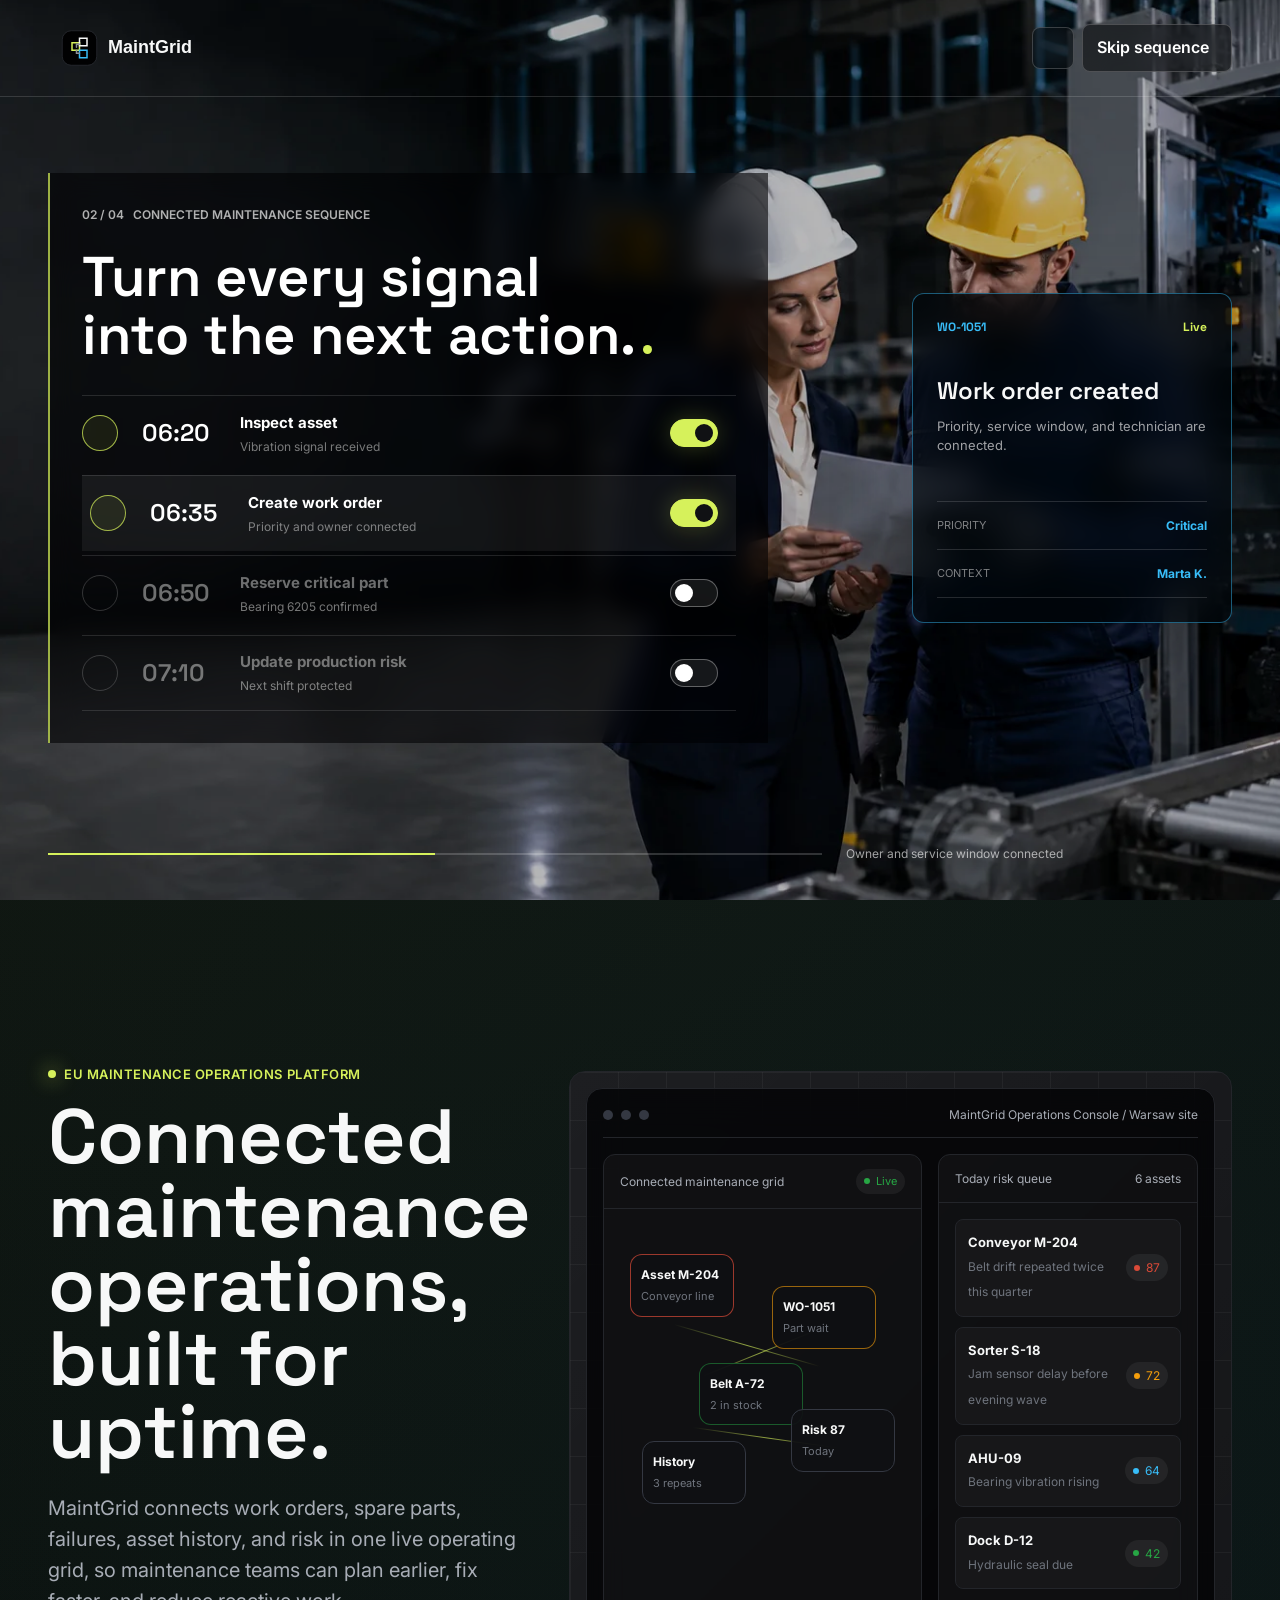
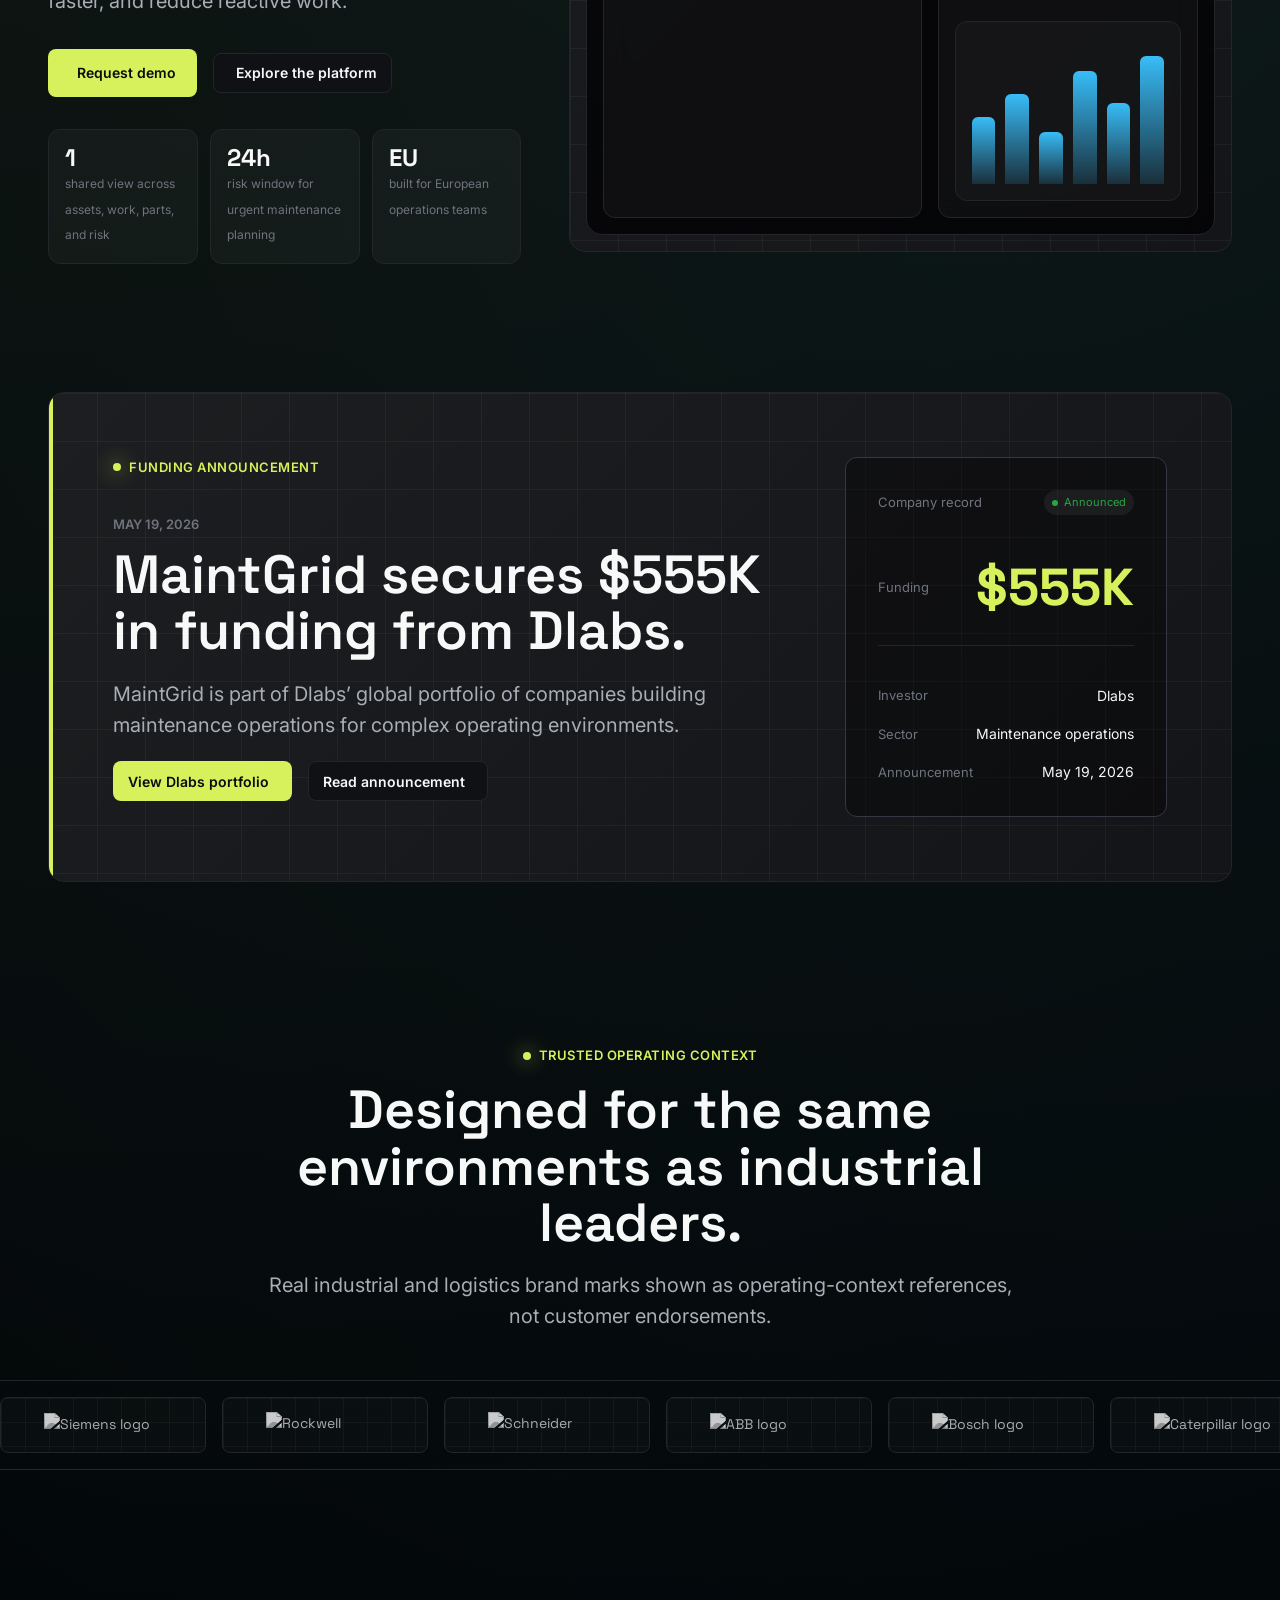
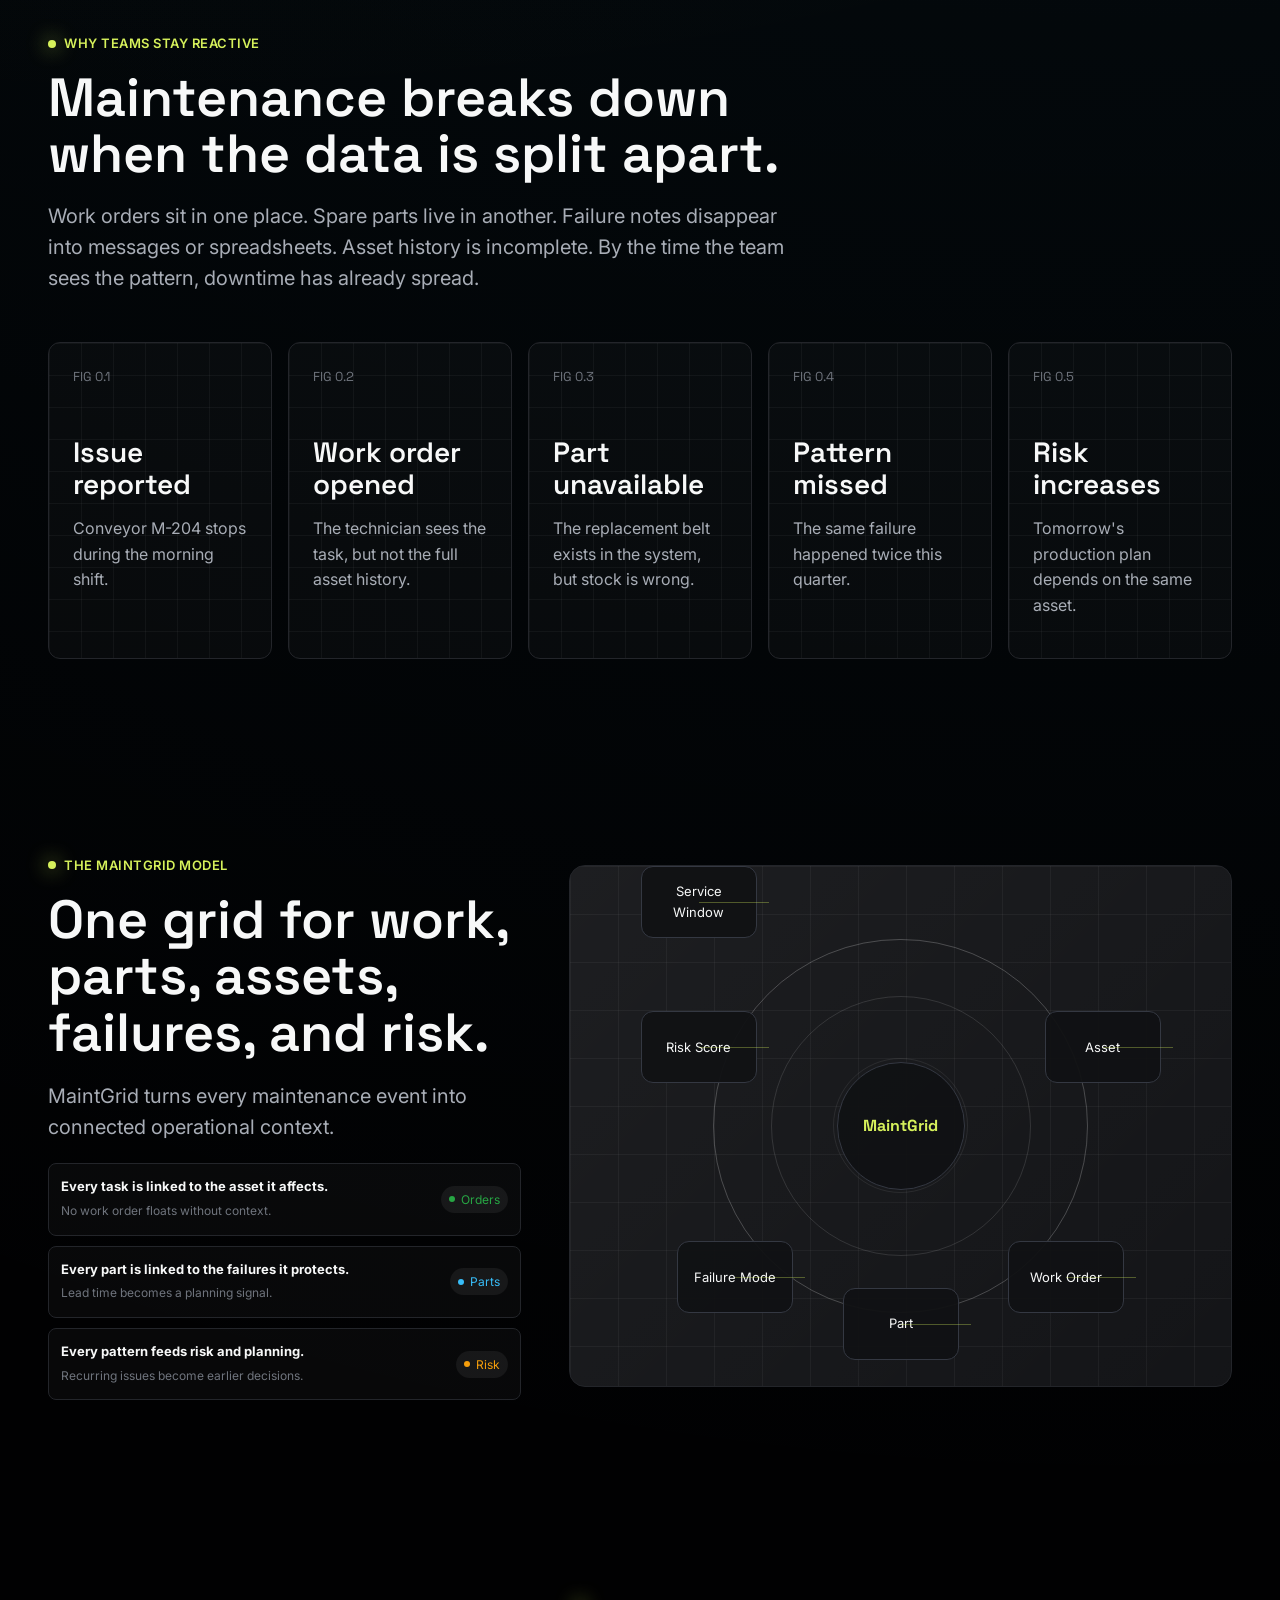
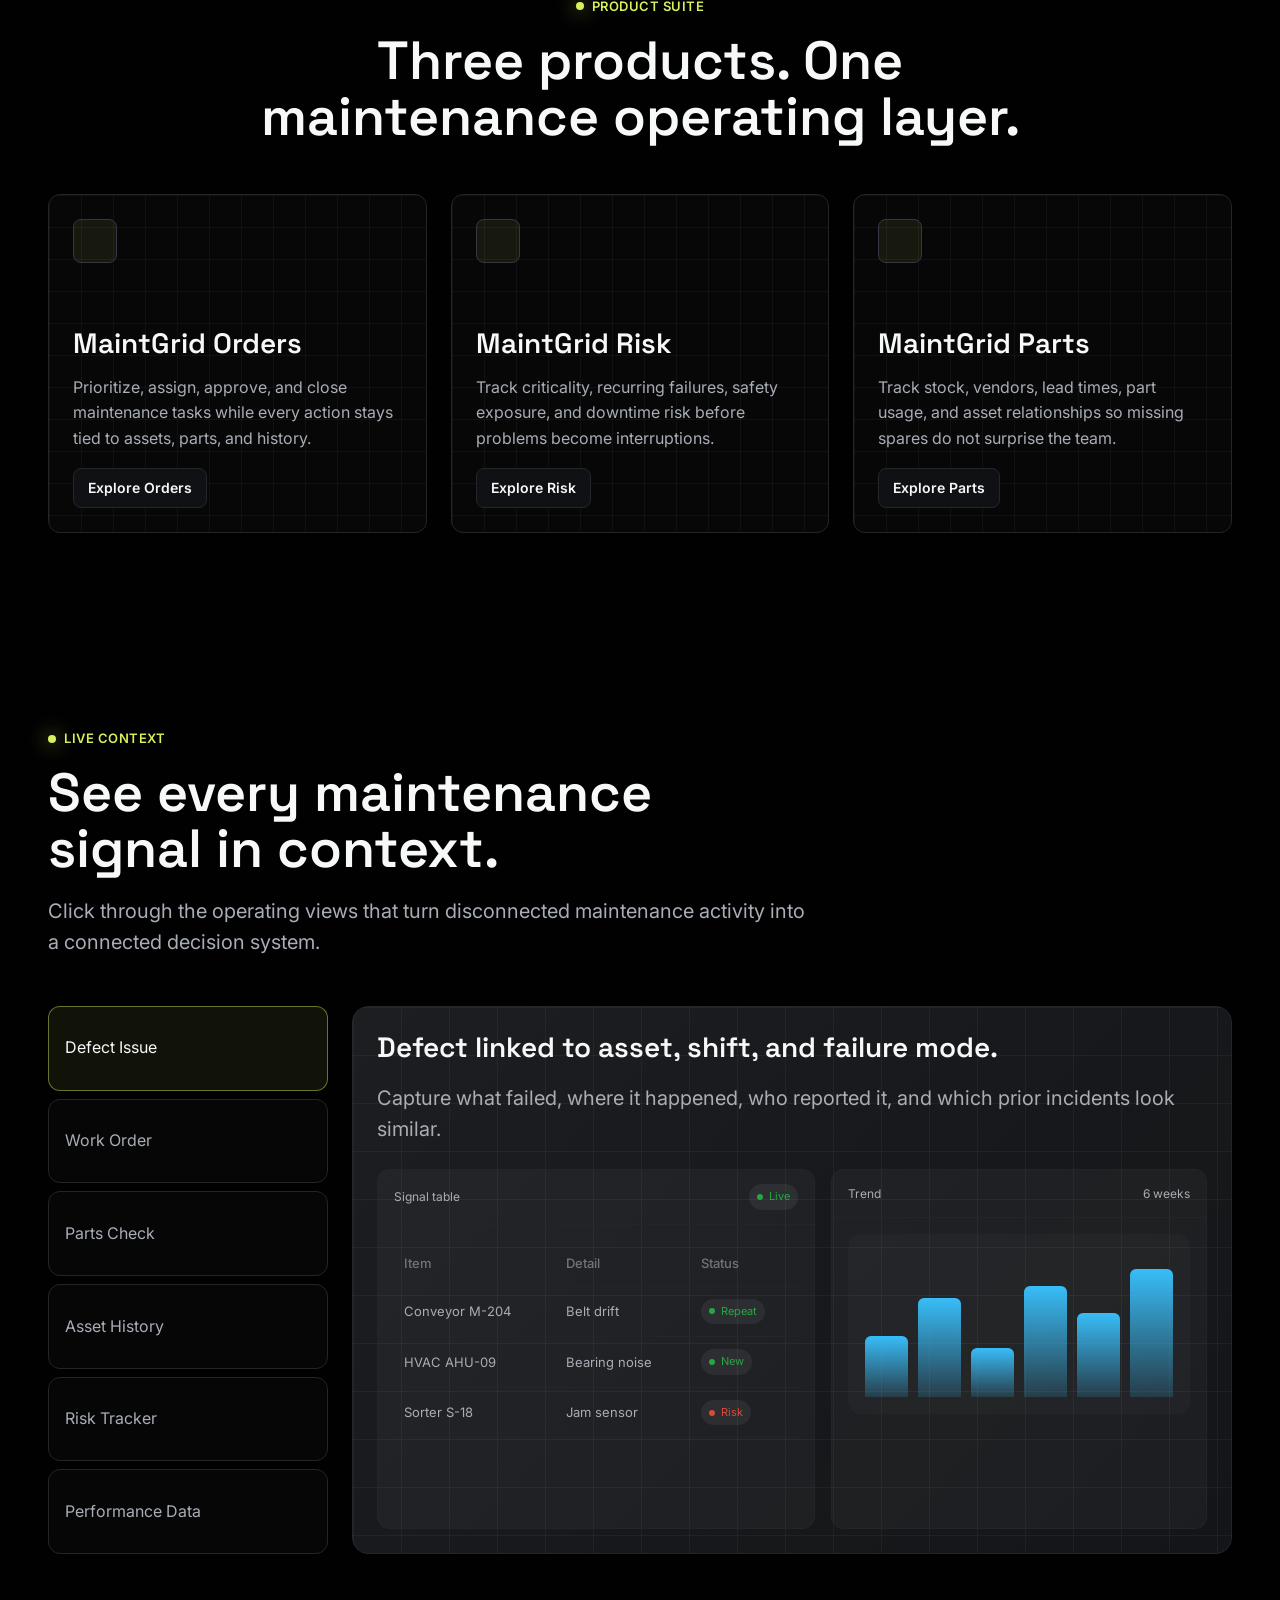
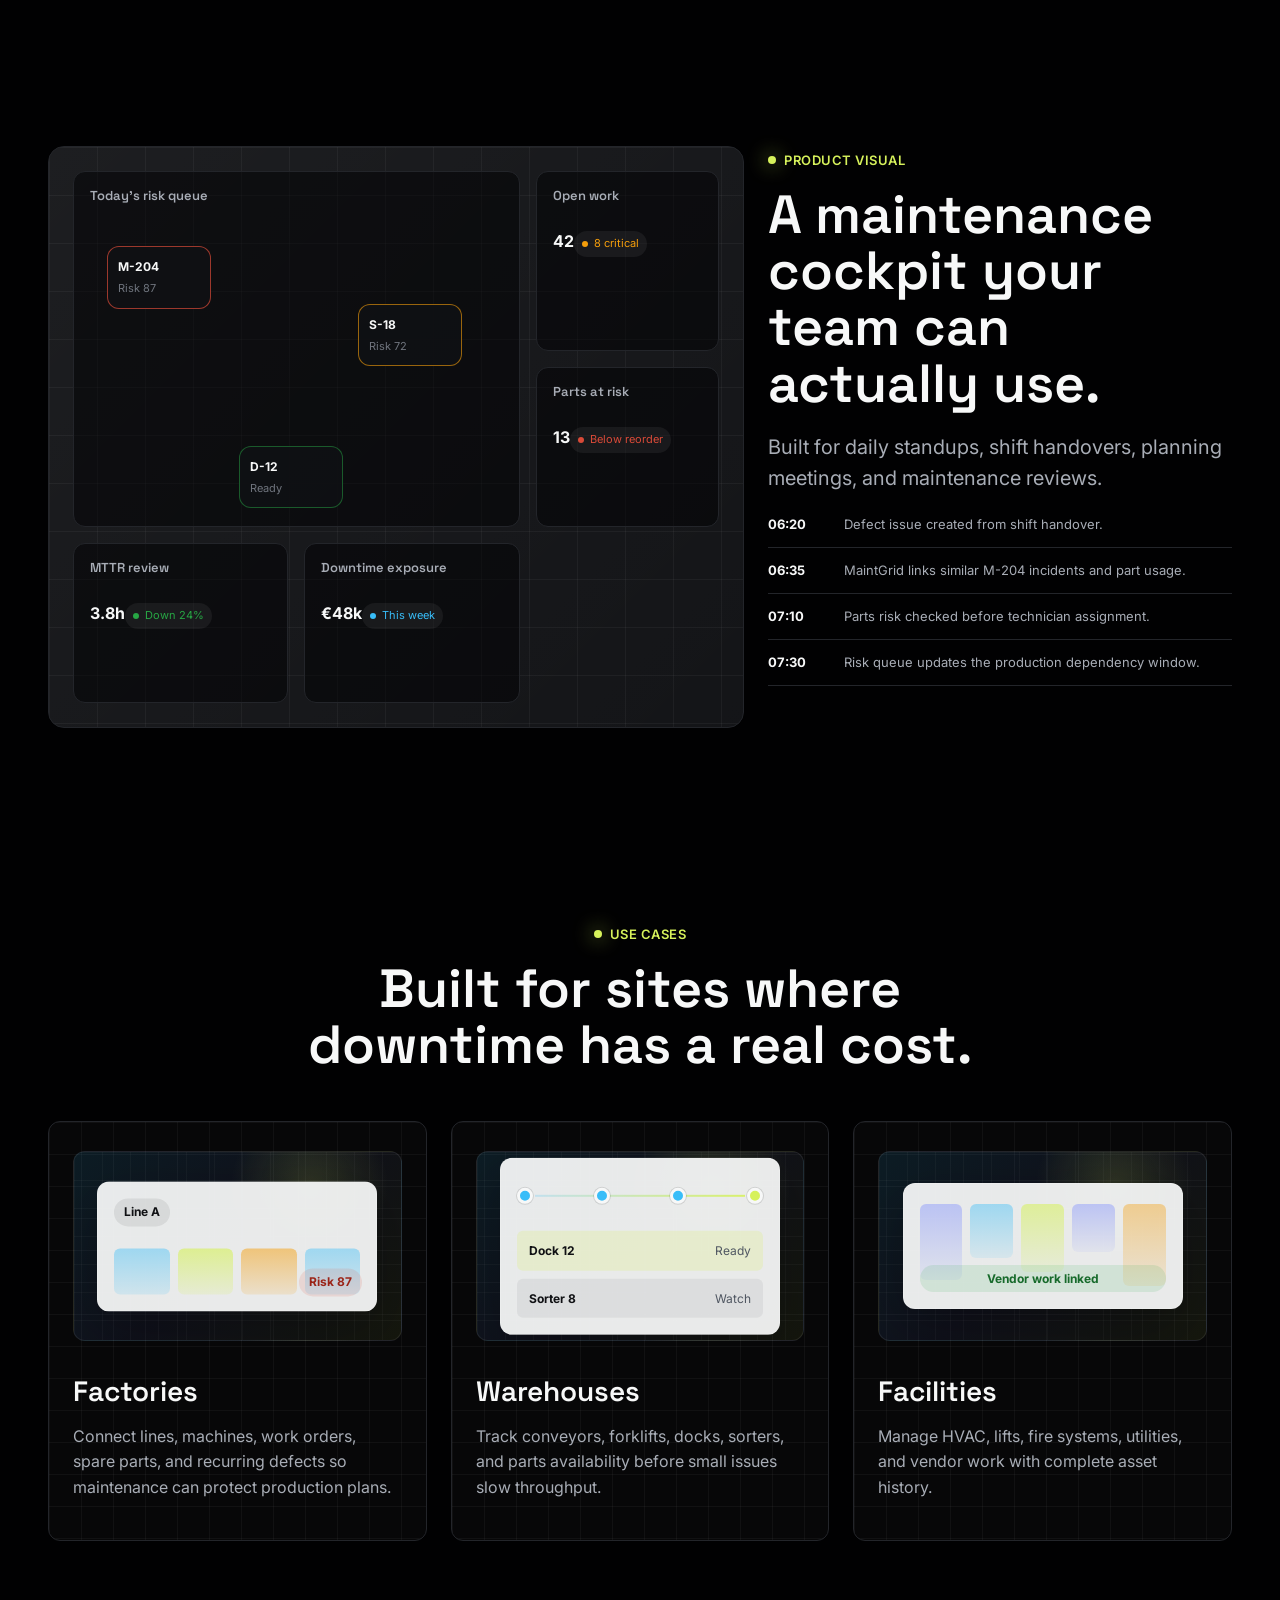
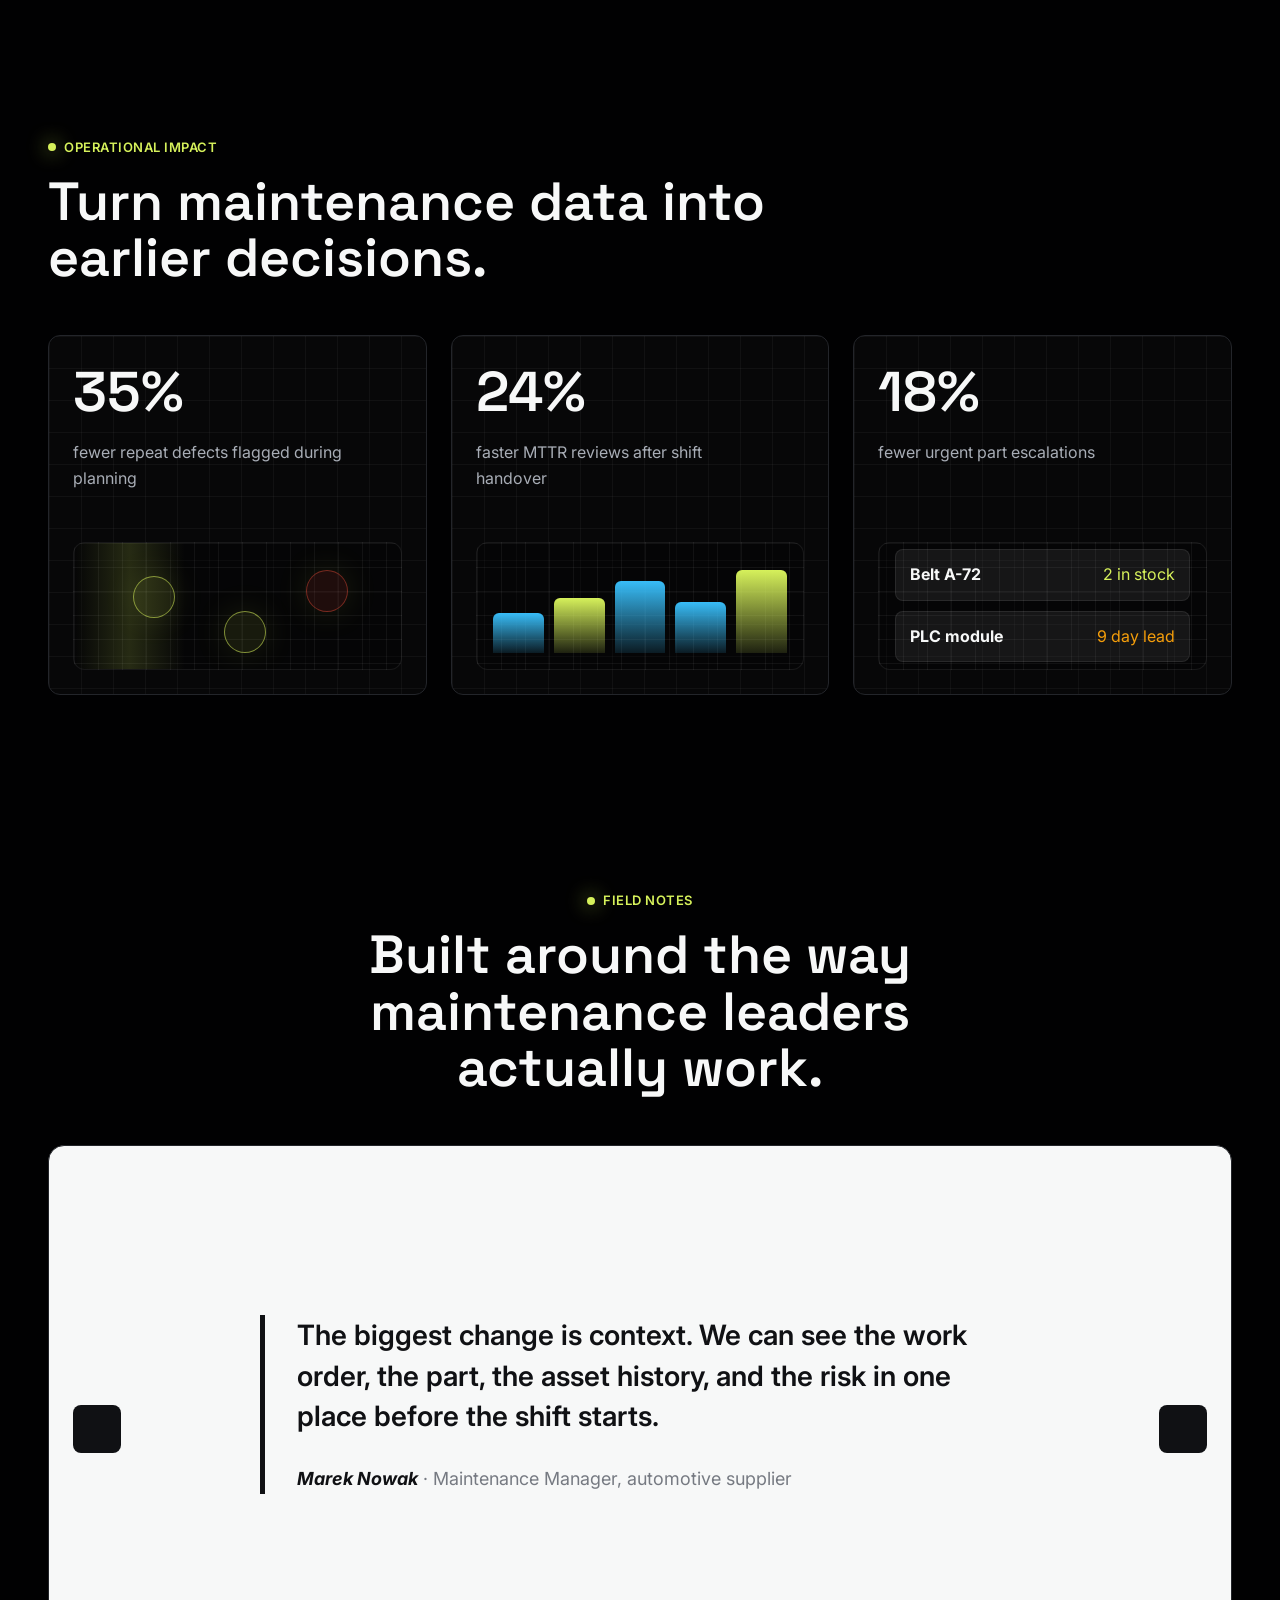
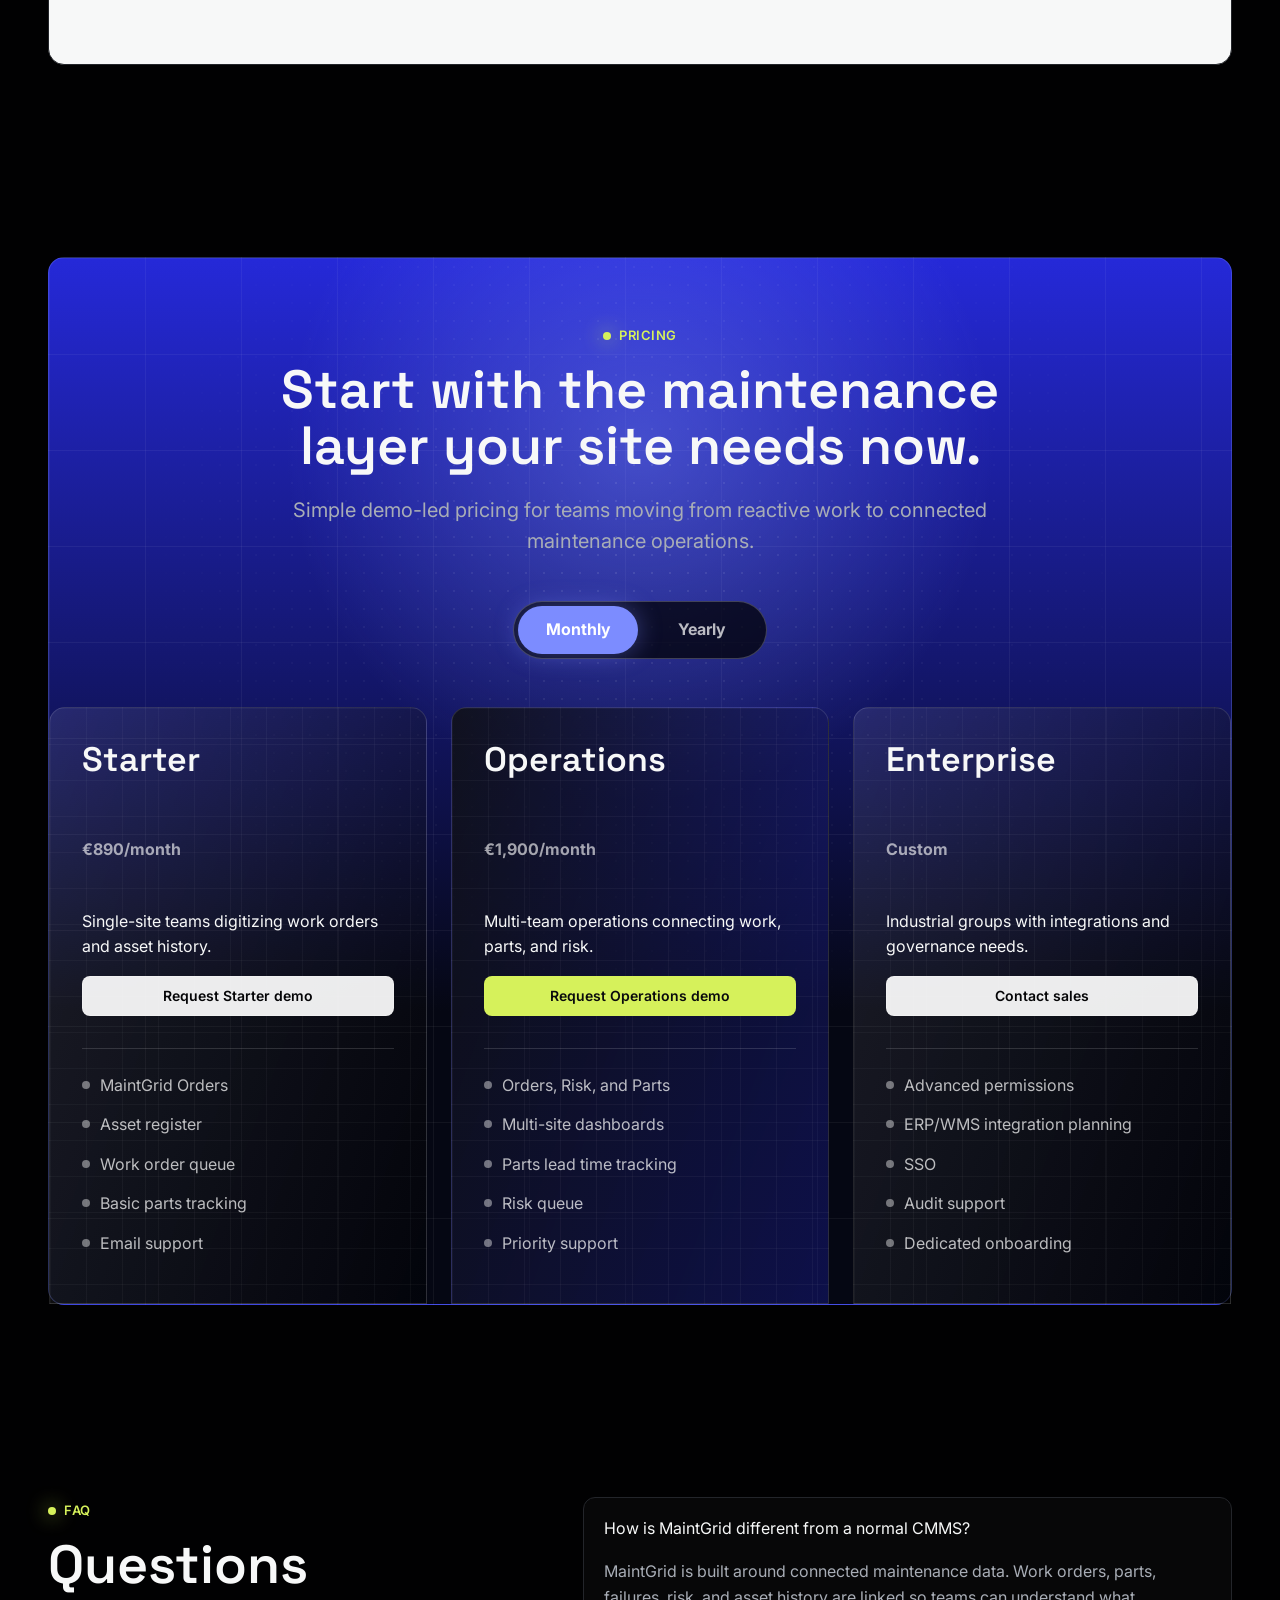
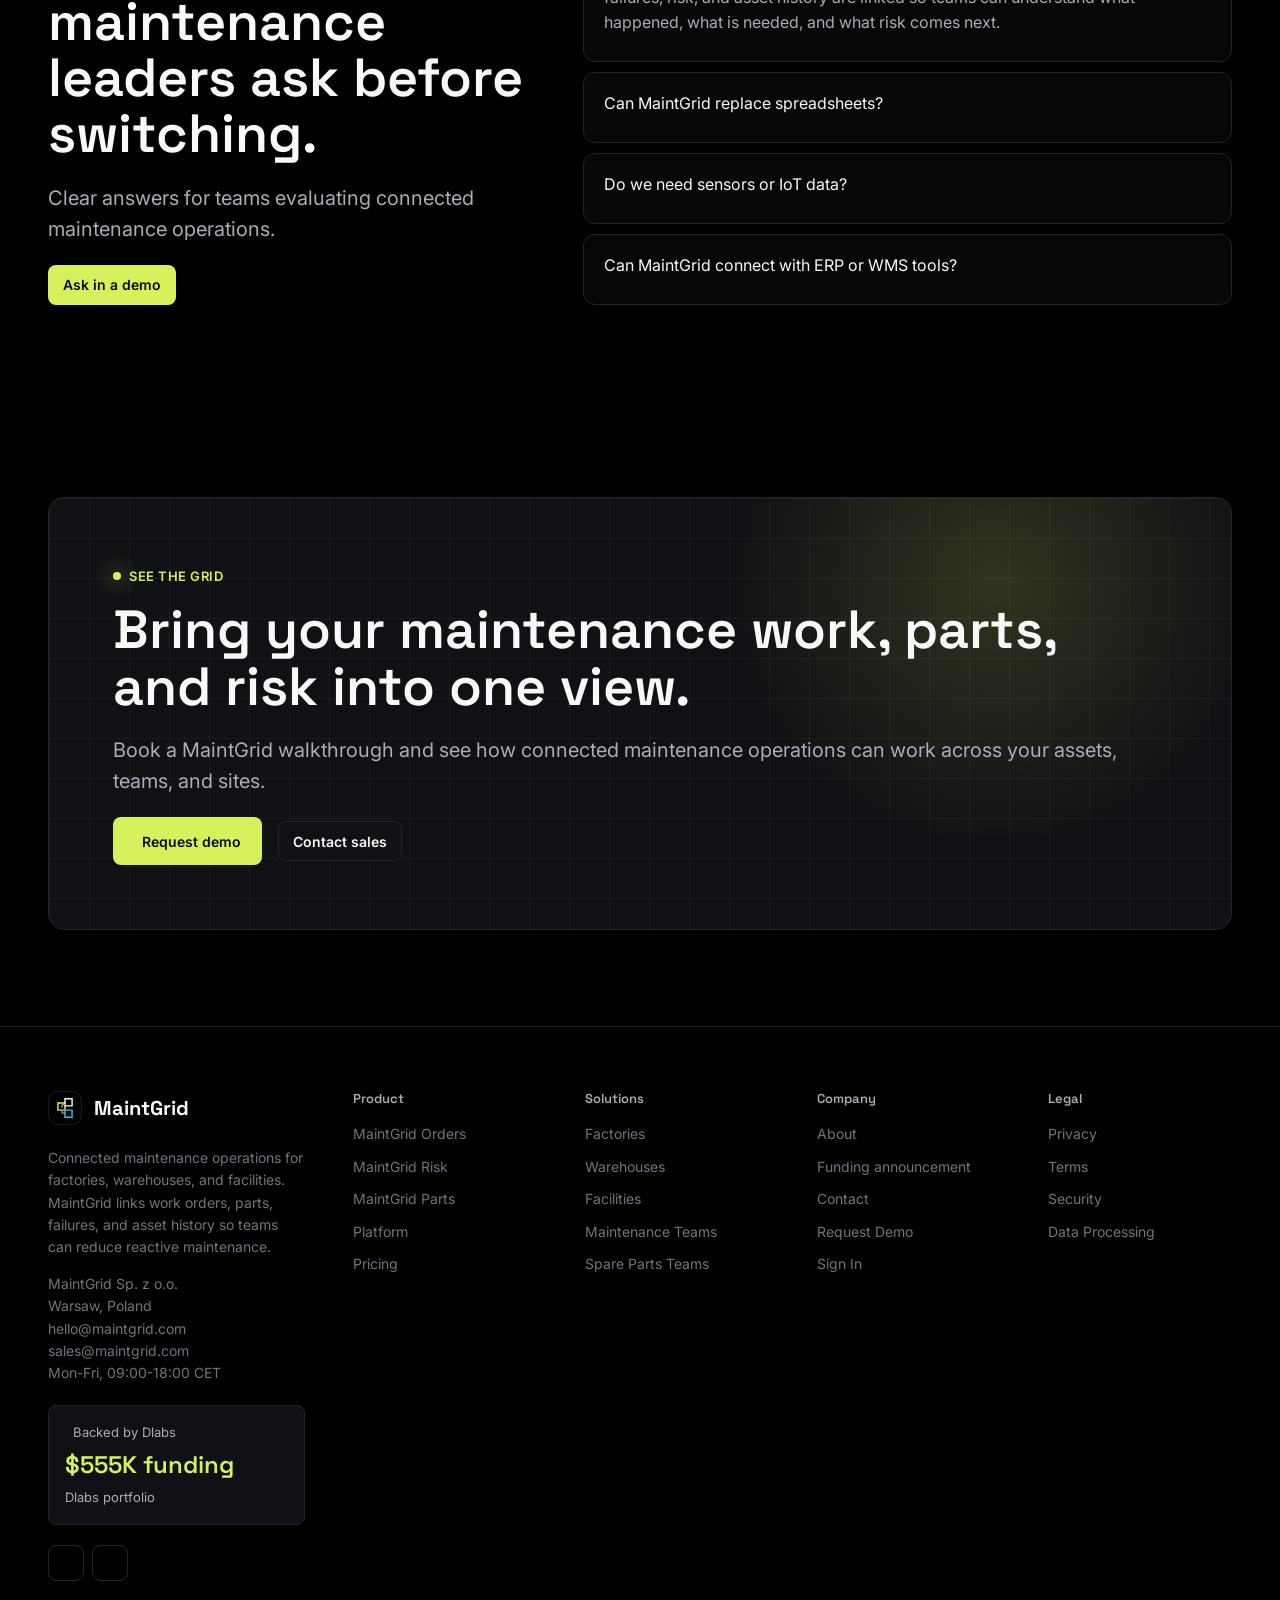
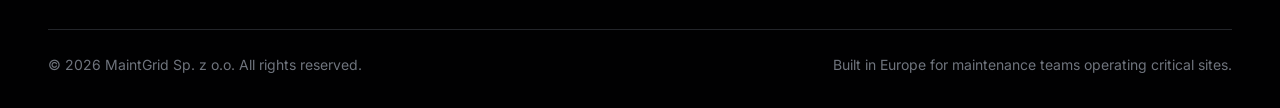
==== commit 4f5103d2: "Refresh stabilized entry assets" ====
--- a/index.html
+++ b/index.html
@@ -23,7 +23,7 @@
     <link rel="preconnect" href="https://fonts.gstatic.com" crossorigin />
     <link href="https://fonts.googleapis.com/css2?family=Inter:wght@400;500;600;700;800&family=Space+Grotesk:wght@500;600;700&display=swap" rel="stylesheet" />
     <link rel="stylesheet" href="css/tokens.css" />
-    <link rel="stylesheet" href="css/styles.css?v=20260807-entry" />
+    <link rel="stylesheet" href="css/styles.css?v=20260807-entry2" />
   </head>
   <body class="page entry-view" data-page="home">
     <div id="site-header"></div>
@@ -31,10 +31,10 @@
     <main>
       <section class="entry-sequence" data-entry-sequence aria-label="MaintGrid connected maintenance sequence">
         <div class="entry-media-stack" aria-hidden="true">
-          <video class="entry-media active" data-entry-media="0" autoplay muted loop playsinline preload="auto" poster="assets/entry/inspect.webp" src="assets/entry/inspect.mp4"></video>
-          <video class="entry-media" data-entry-media="1" autoplay muted loop playsinline preload="metadata" poster="assets/entry/order.webp" src="assets/entry/order.mp4"></video>
-          <video class="entry-media" data-entry-media="2" autoplay muted loop playsinline preload="metadata" poster="assets/entry/parts.webp" src="assets/entry/parts.mp4"></video>
-          <video class="entry-media" data-entry-media="3" autoplay muted loop playsinline preload="metadata" poster="assets/entry/risk.webp" src="assets/entry/risk.mp4"></video>
+          <video class="entry-media active" data-entry-media="0" autoplay muted loop playsinline preload="auto" poster="assets/entry/inspect.webp" src="assets/entry/inspect.mp4?v=2"></video>
+          <video class="entry-media" data-entry-media="1" autoplay muted loop playsinline preload="metadata" poster="assets/entry/order.webp" src="assets/entry/order.mp4?v=2"></video>
+          <video class="entry-media" data-entry-media="2" autoplay muted loop playsinline preload="metadata" poster="assets/entry/parts.webp" src="assets/entry/parts.mp4?v=2"></video>
+          <video class="entry-media" data-entry-media="3" autoplay muted loop playsinline preload="metadata" poster="assets/entry/risk.webp" src="assets/entry/risk.mp4?v=2"></video>
         </div>
         <div class="entry-shade" aria-hidden="true"></div>
 
--- a/css/styles.css
+++ b/css/styles.css
@@ -306,13 +306,12 @@
   z-index: -4;
   object-fit: cover;
   opacity: 0;
-  transform: scale(1.015);
-  transition: opacity 900ms var(--ease-out), transform 6400ms linear;
+  transform: scale(1.01);
+  transition: opacity 900ms var(--ease-out);
 }
 
 .entry-media.active {
   opacity: 1;
-  transform: scale(1.055);
 }
 
 .entry-shade {
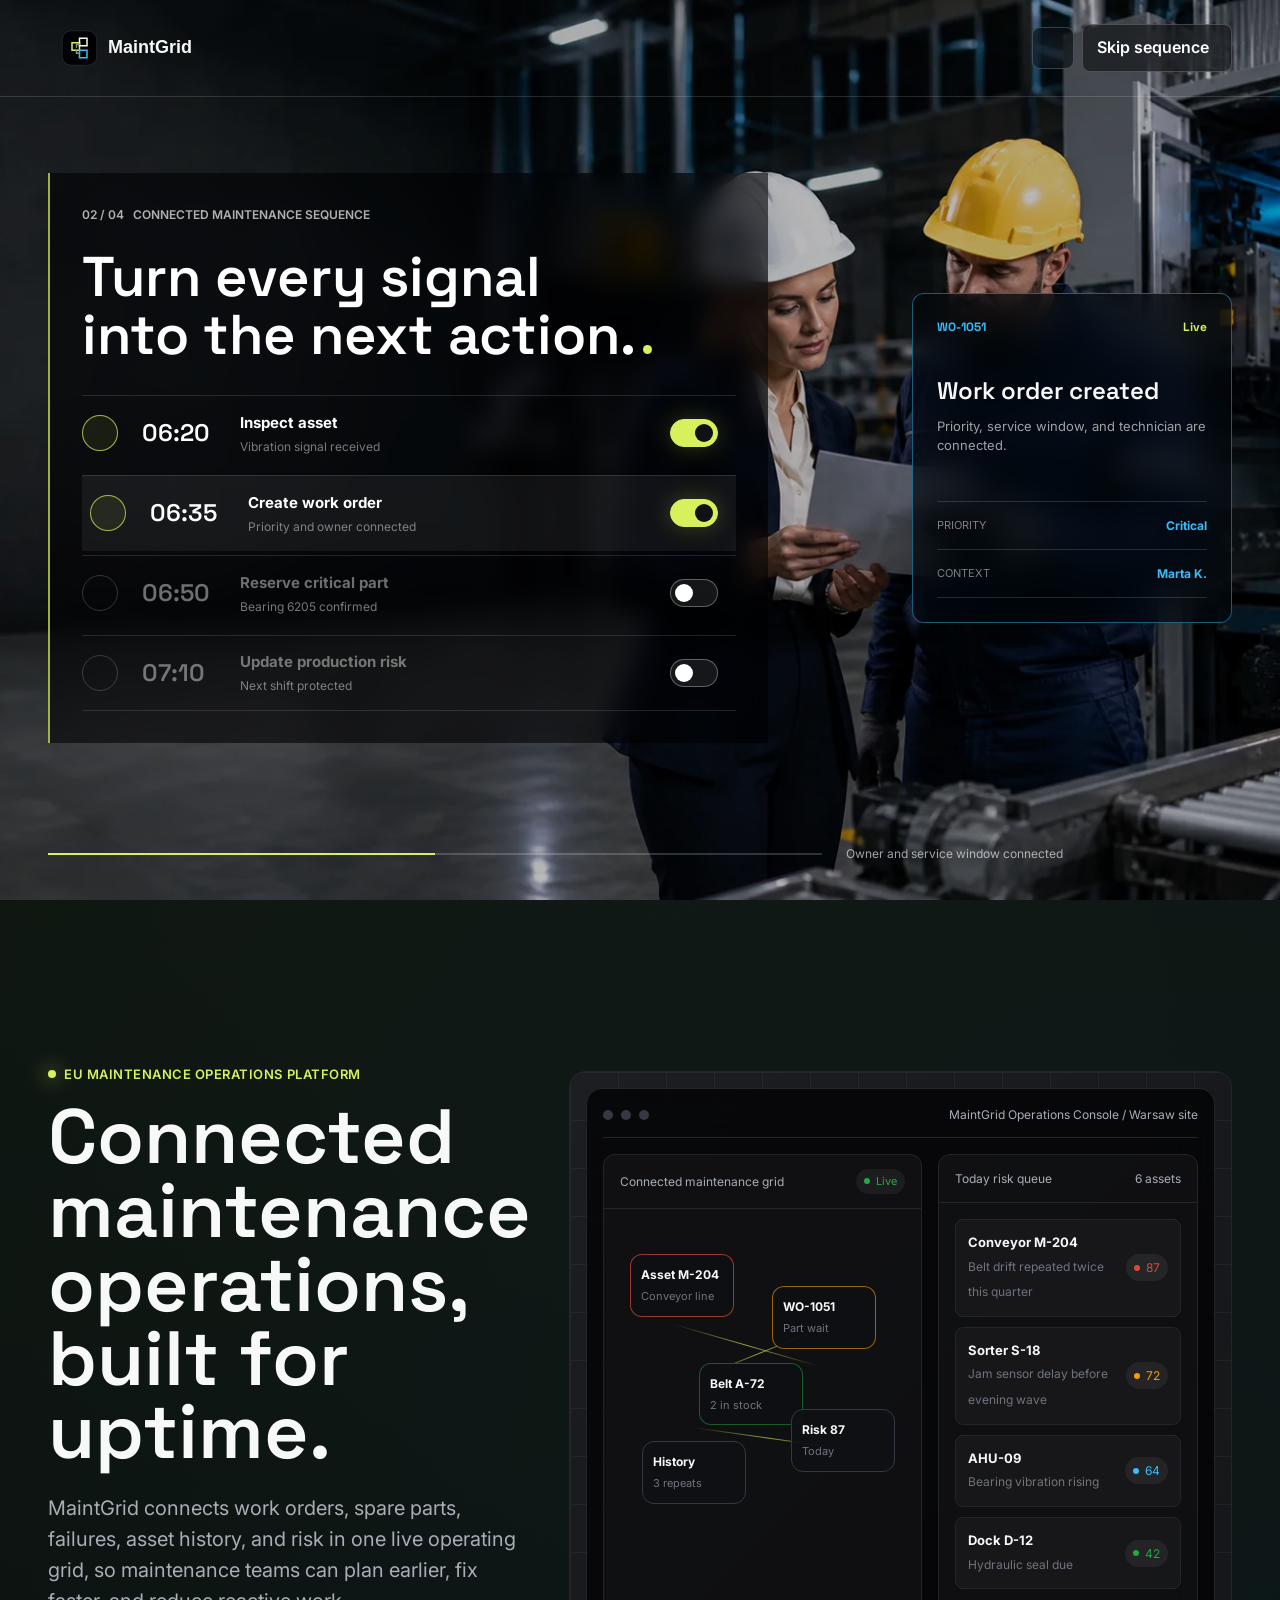
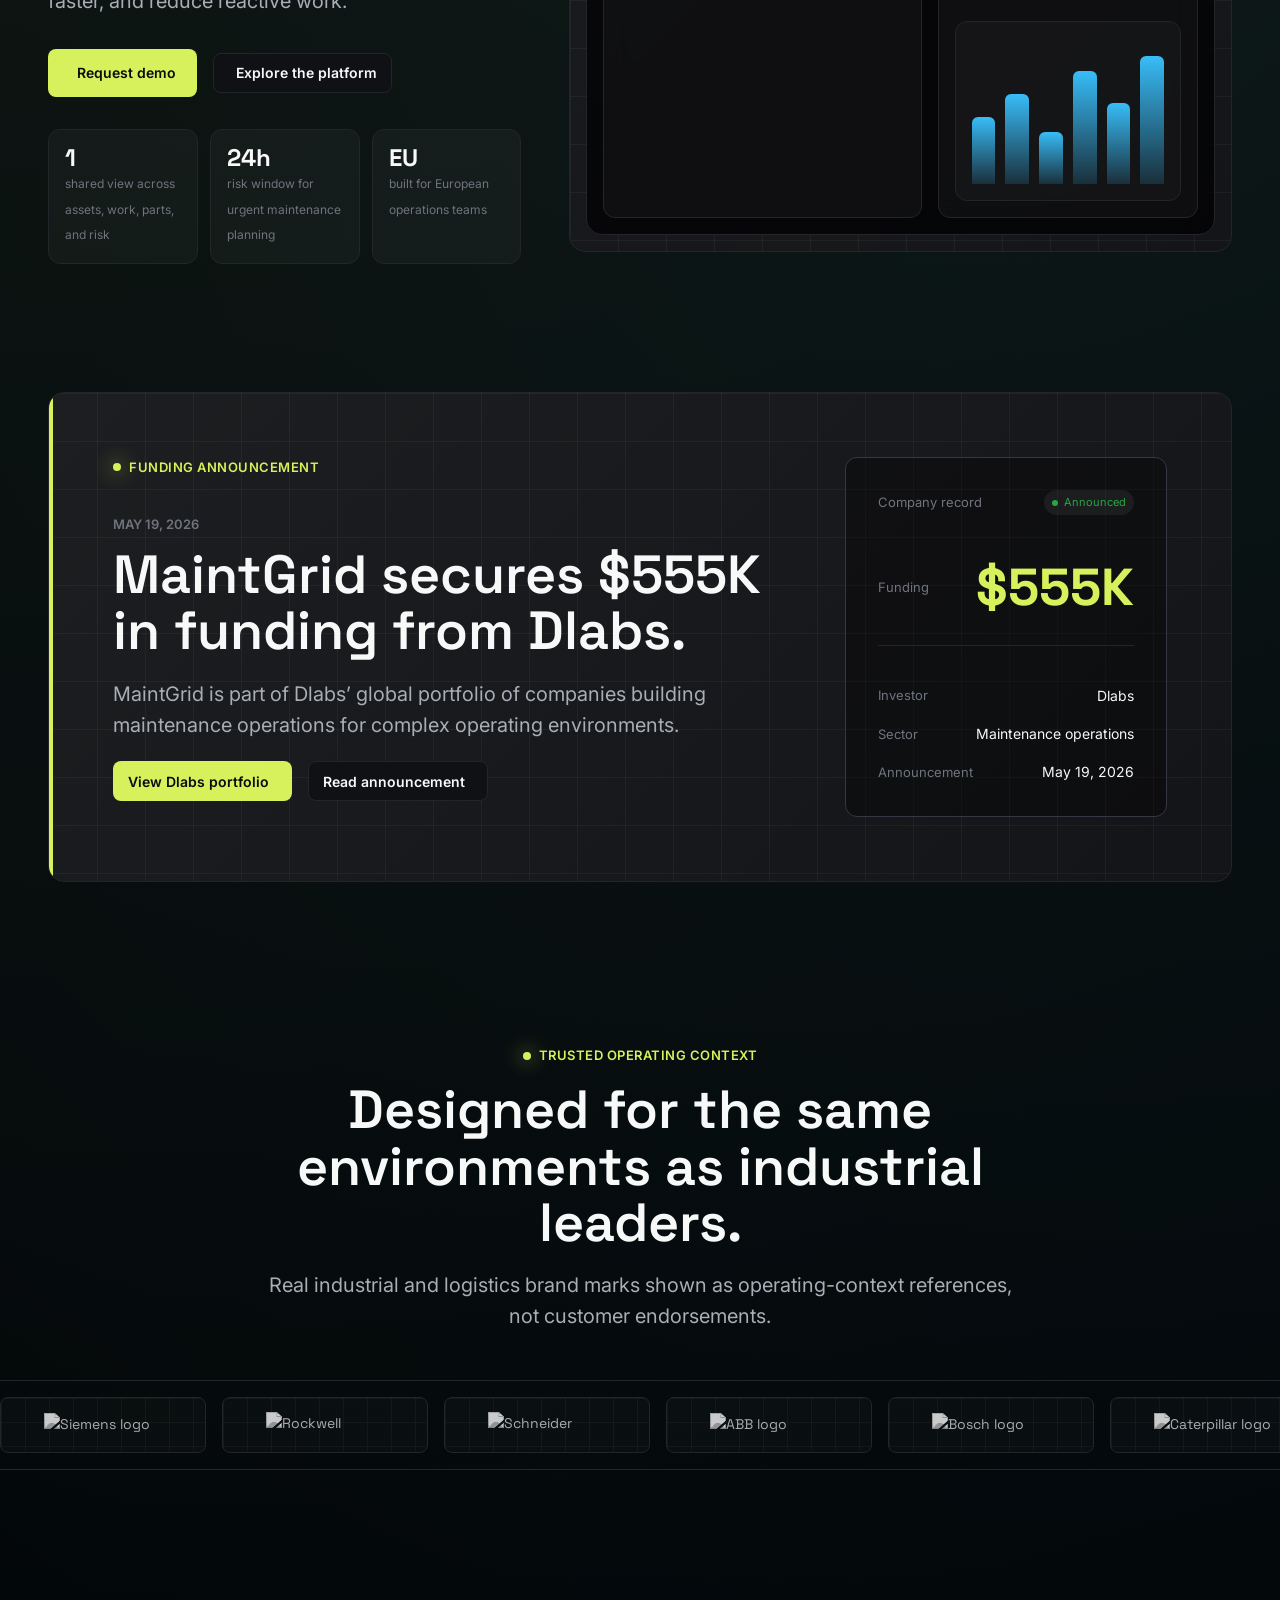
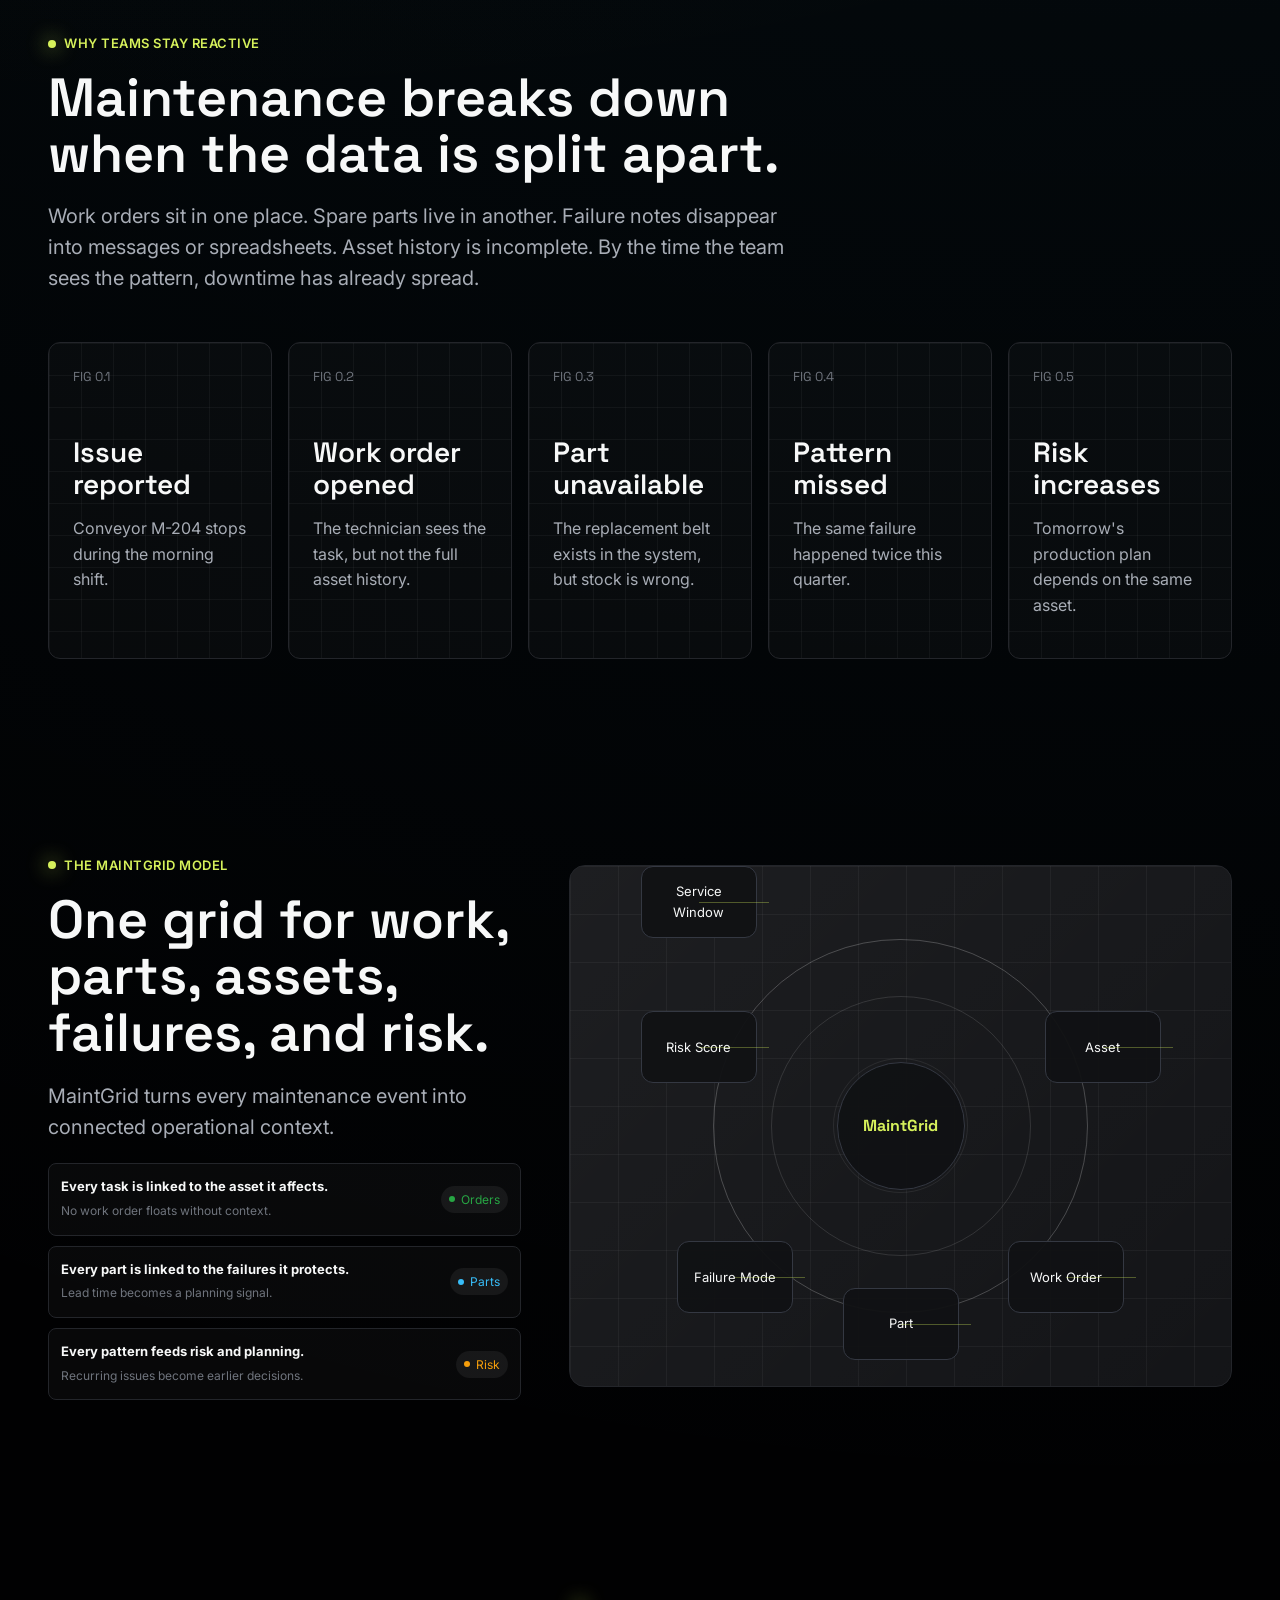
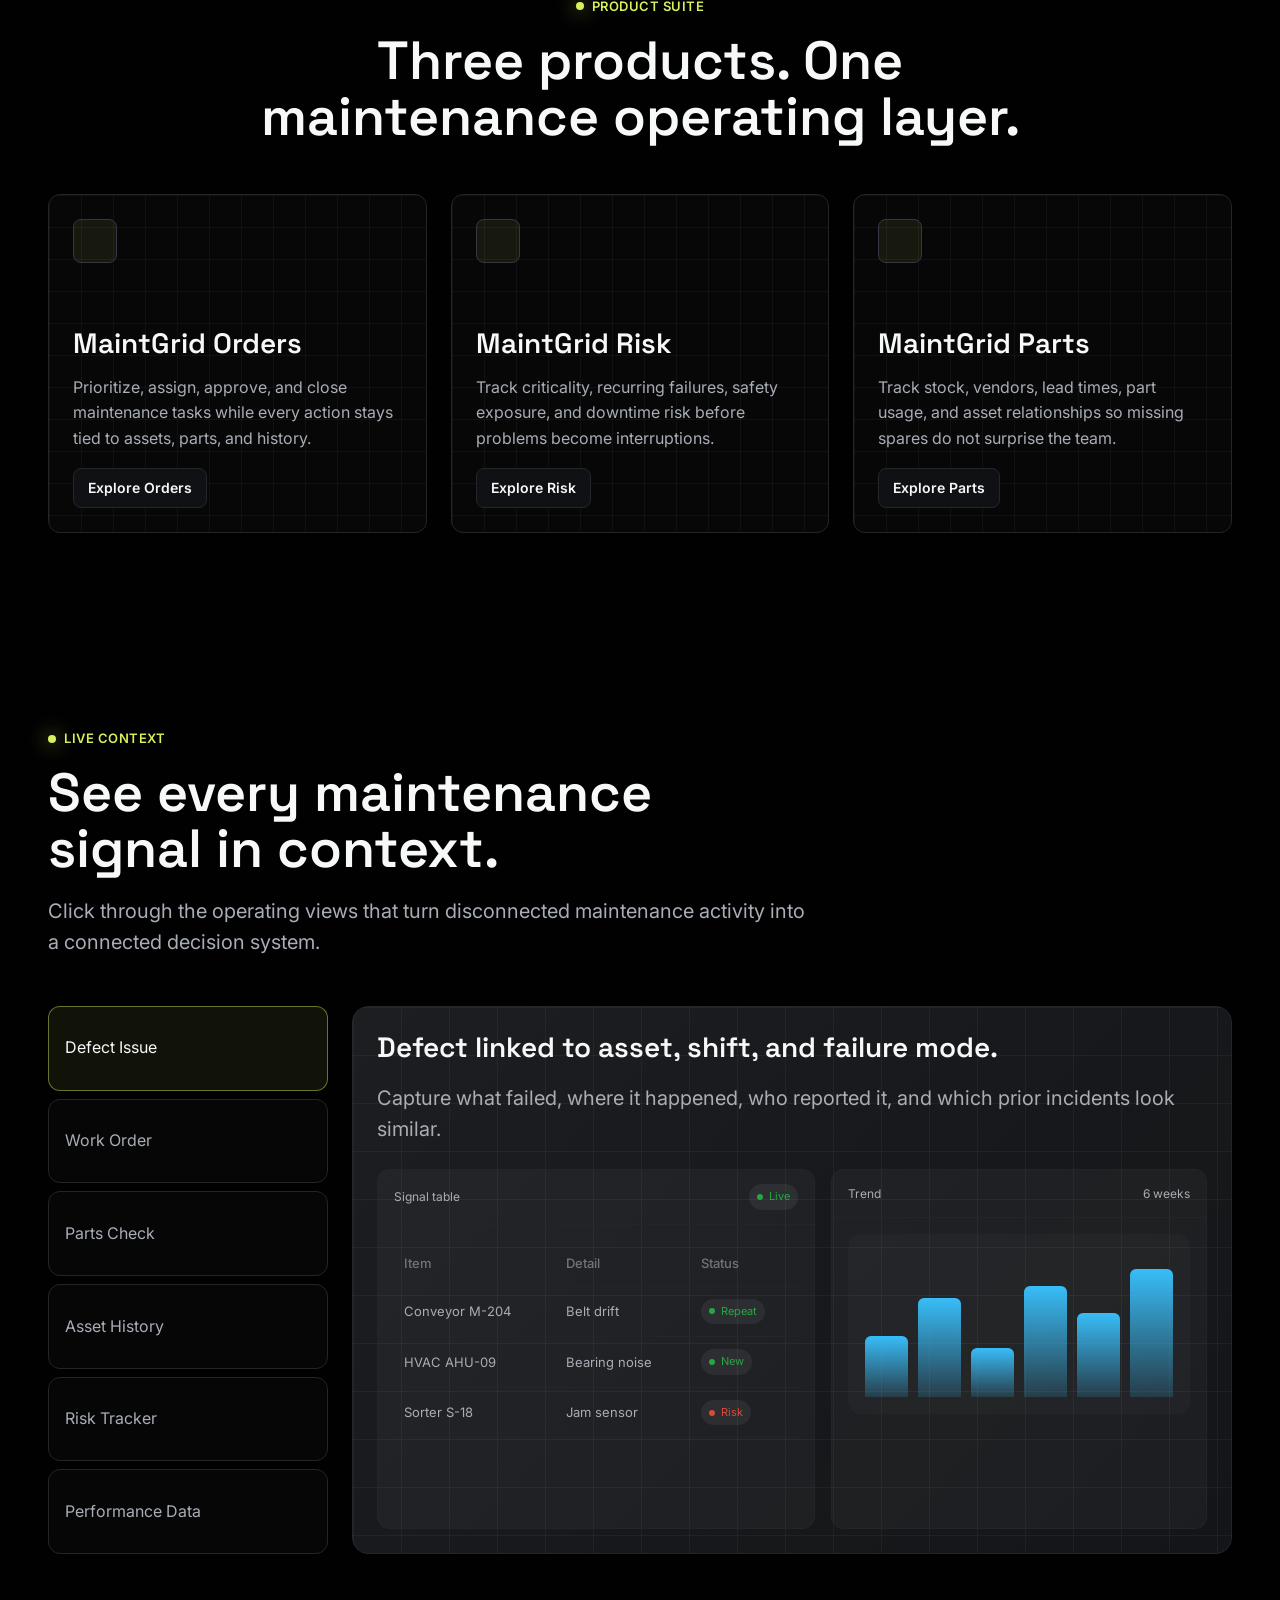
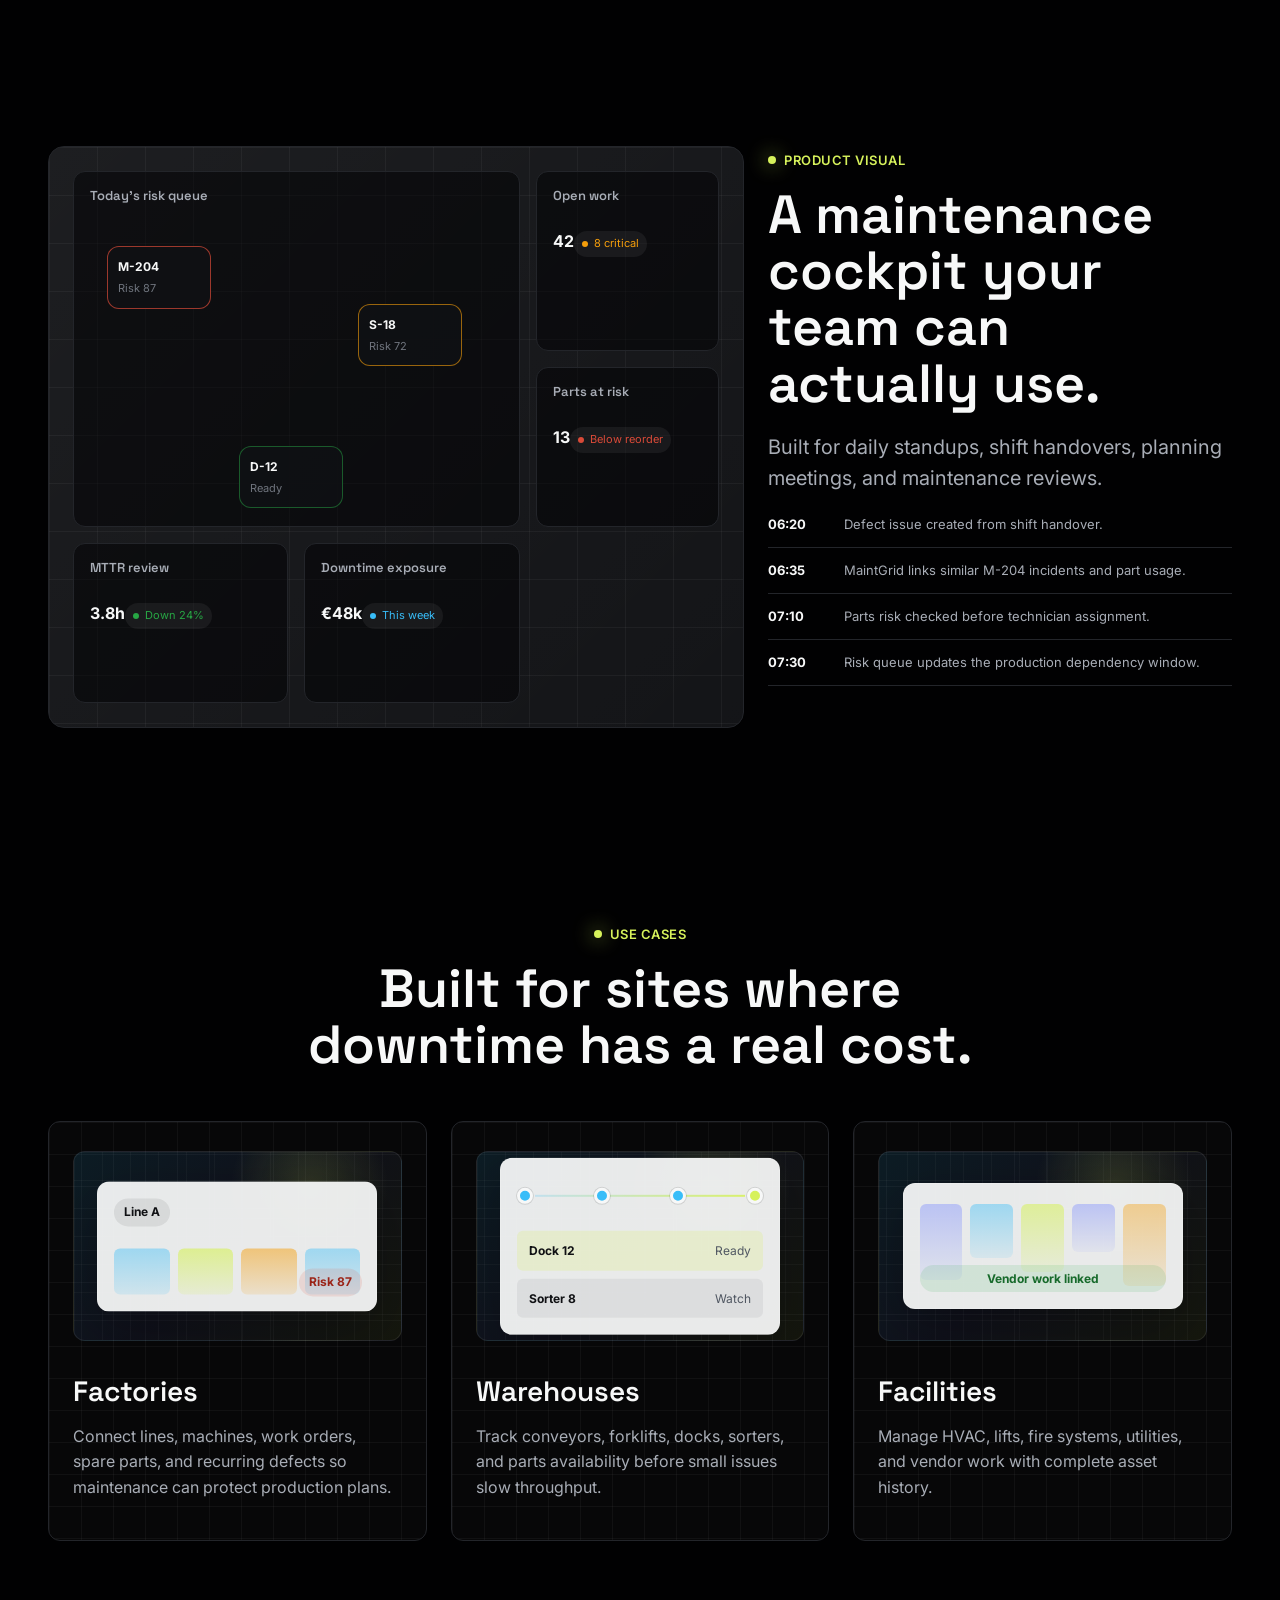
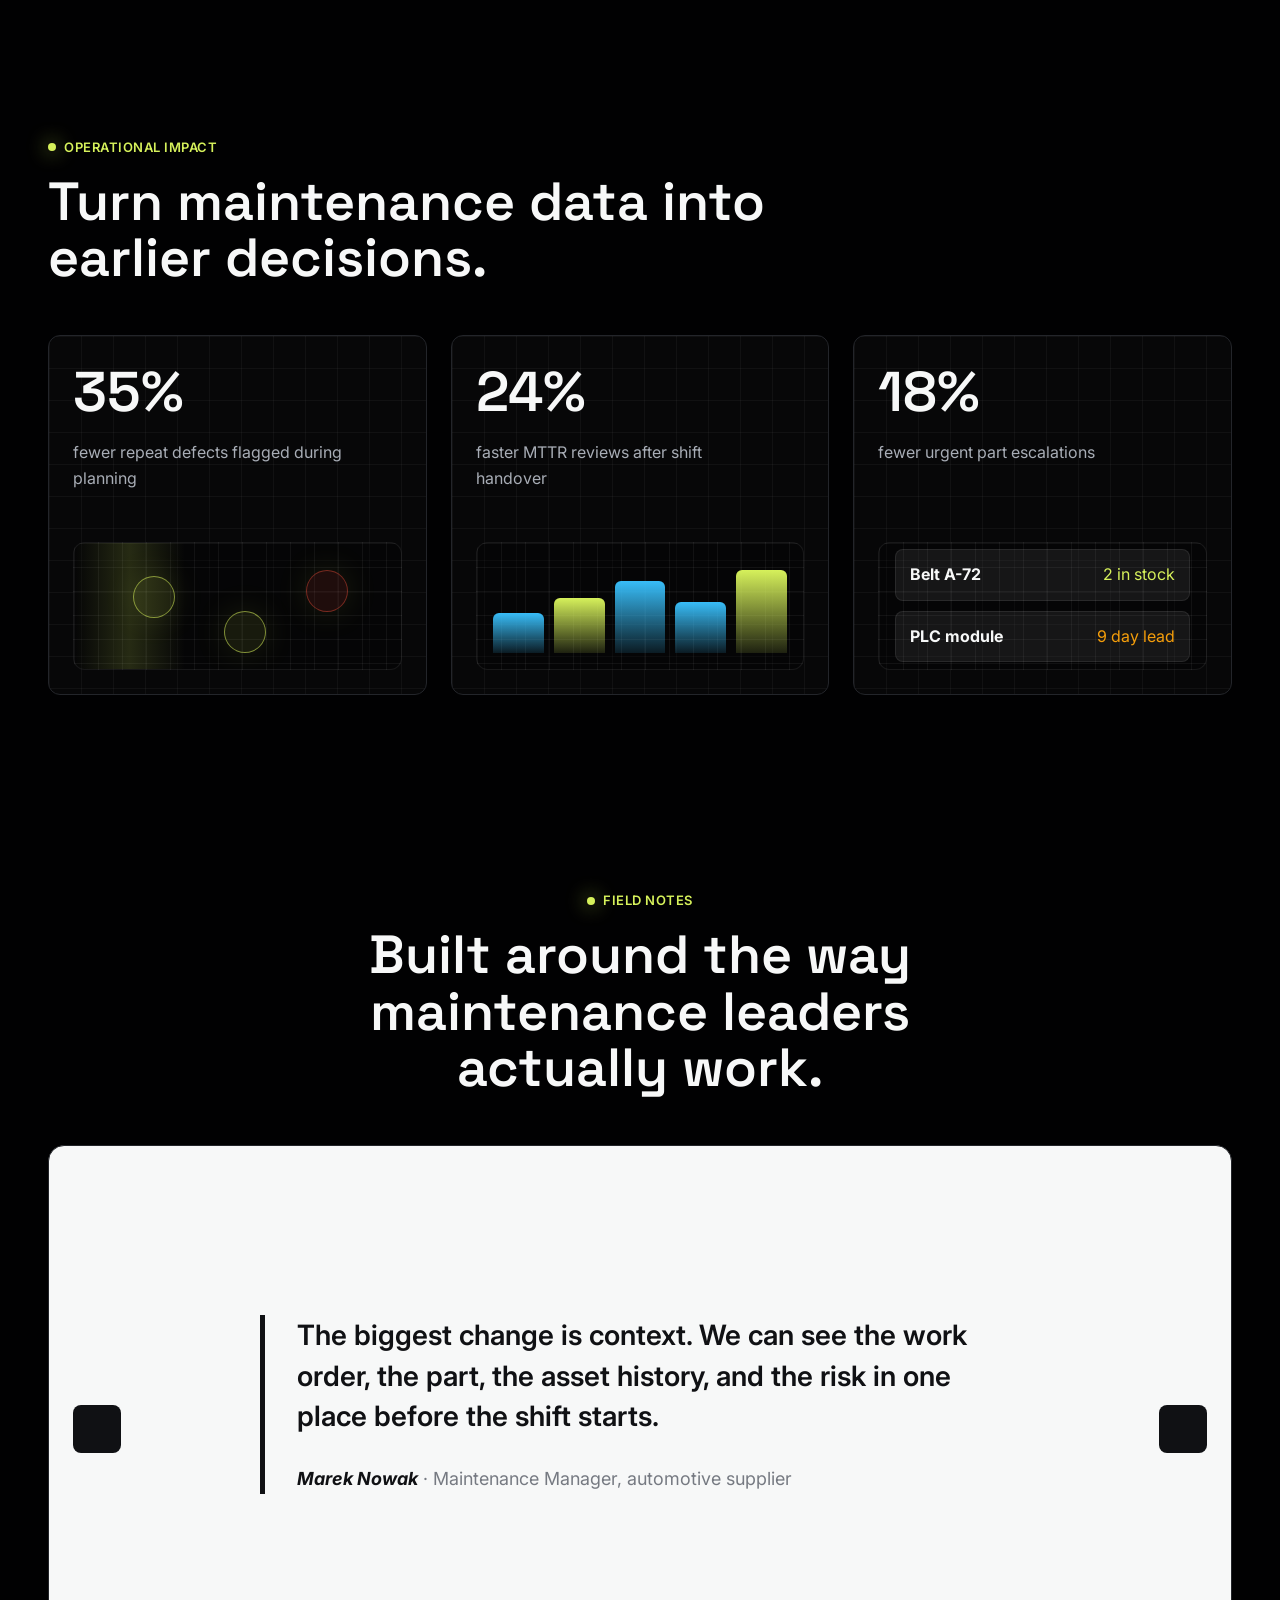
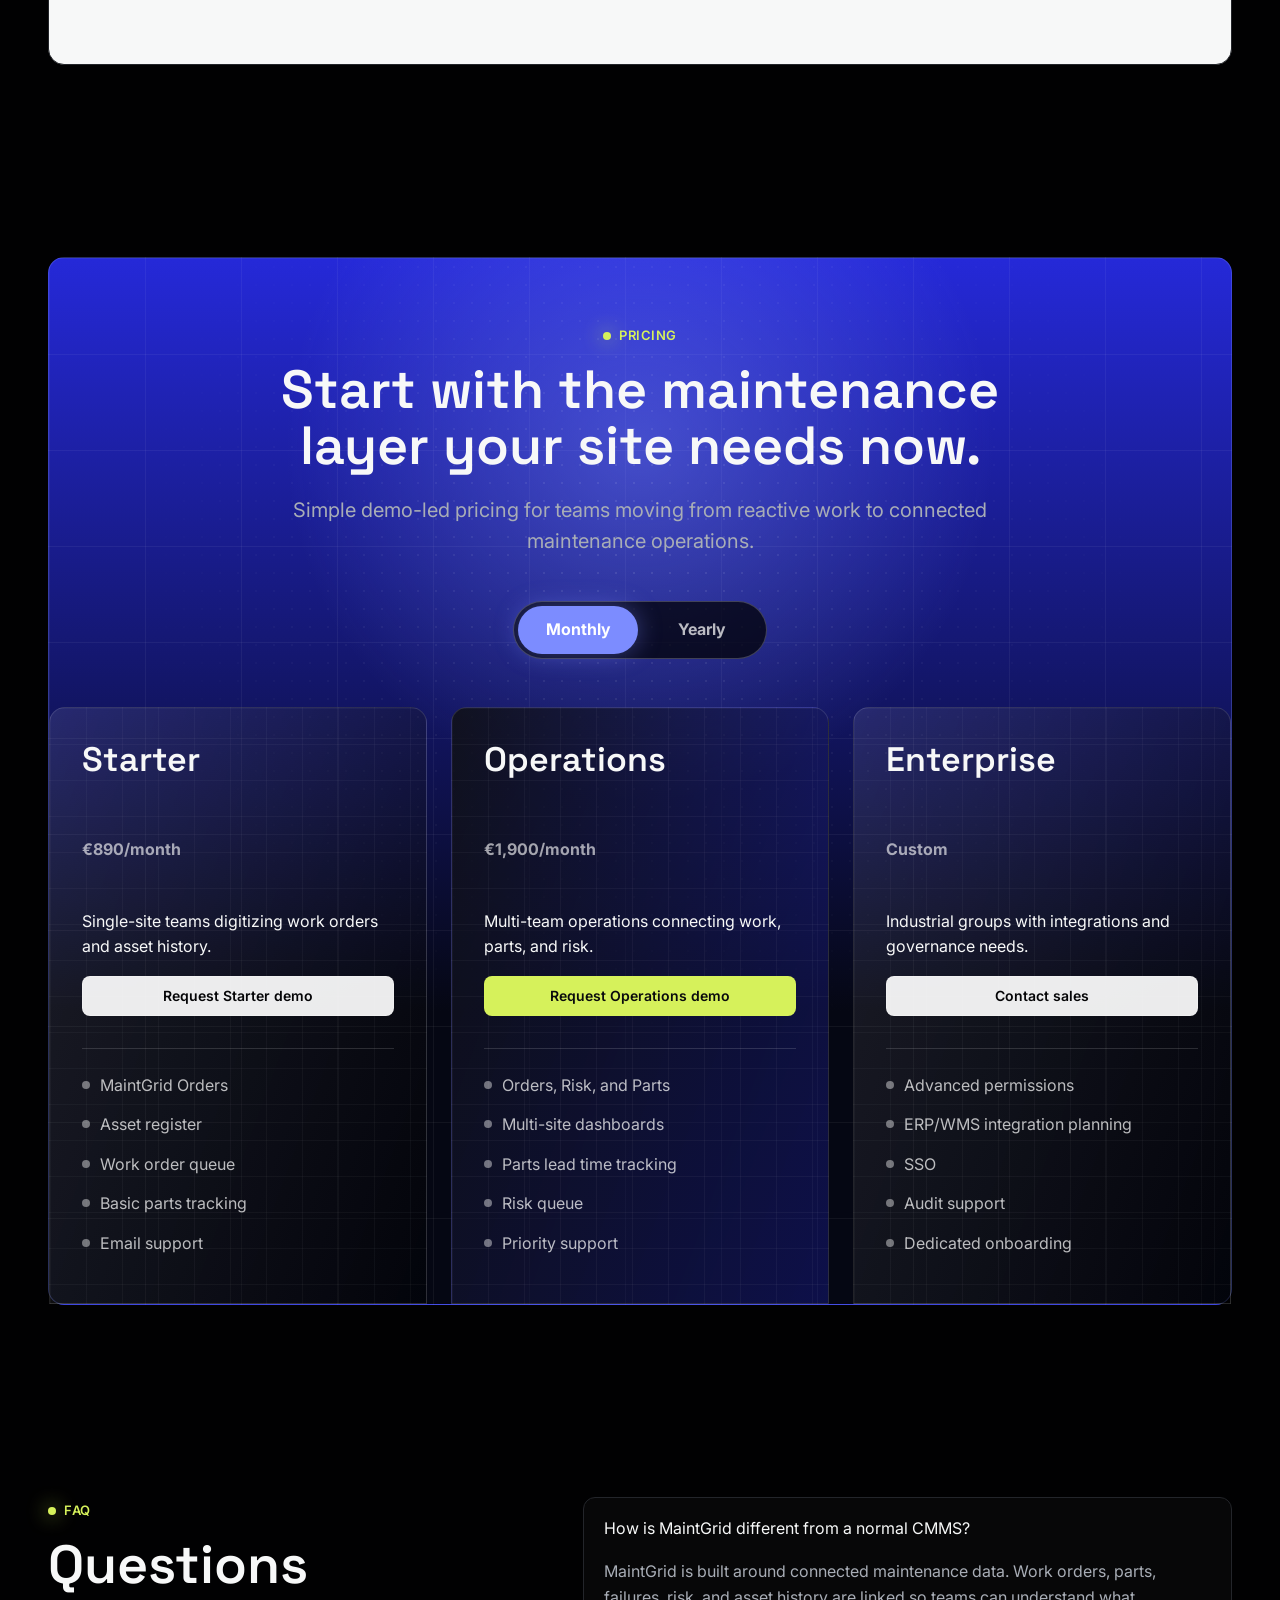
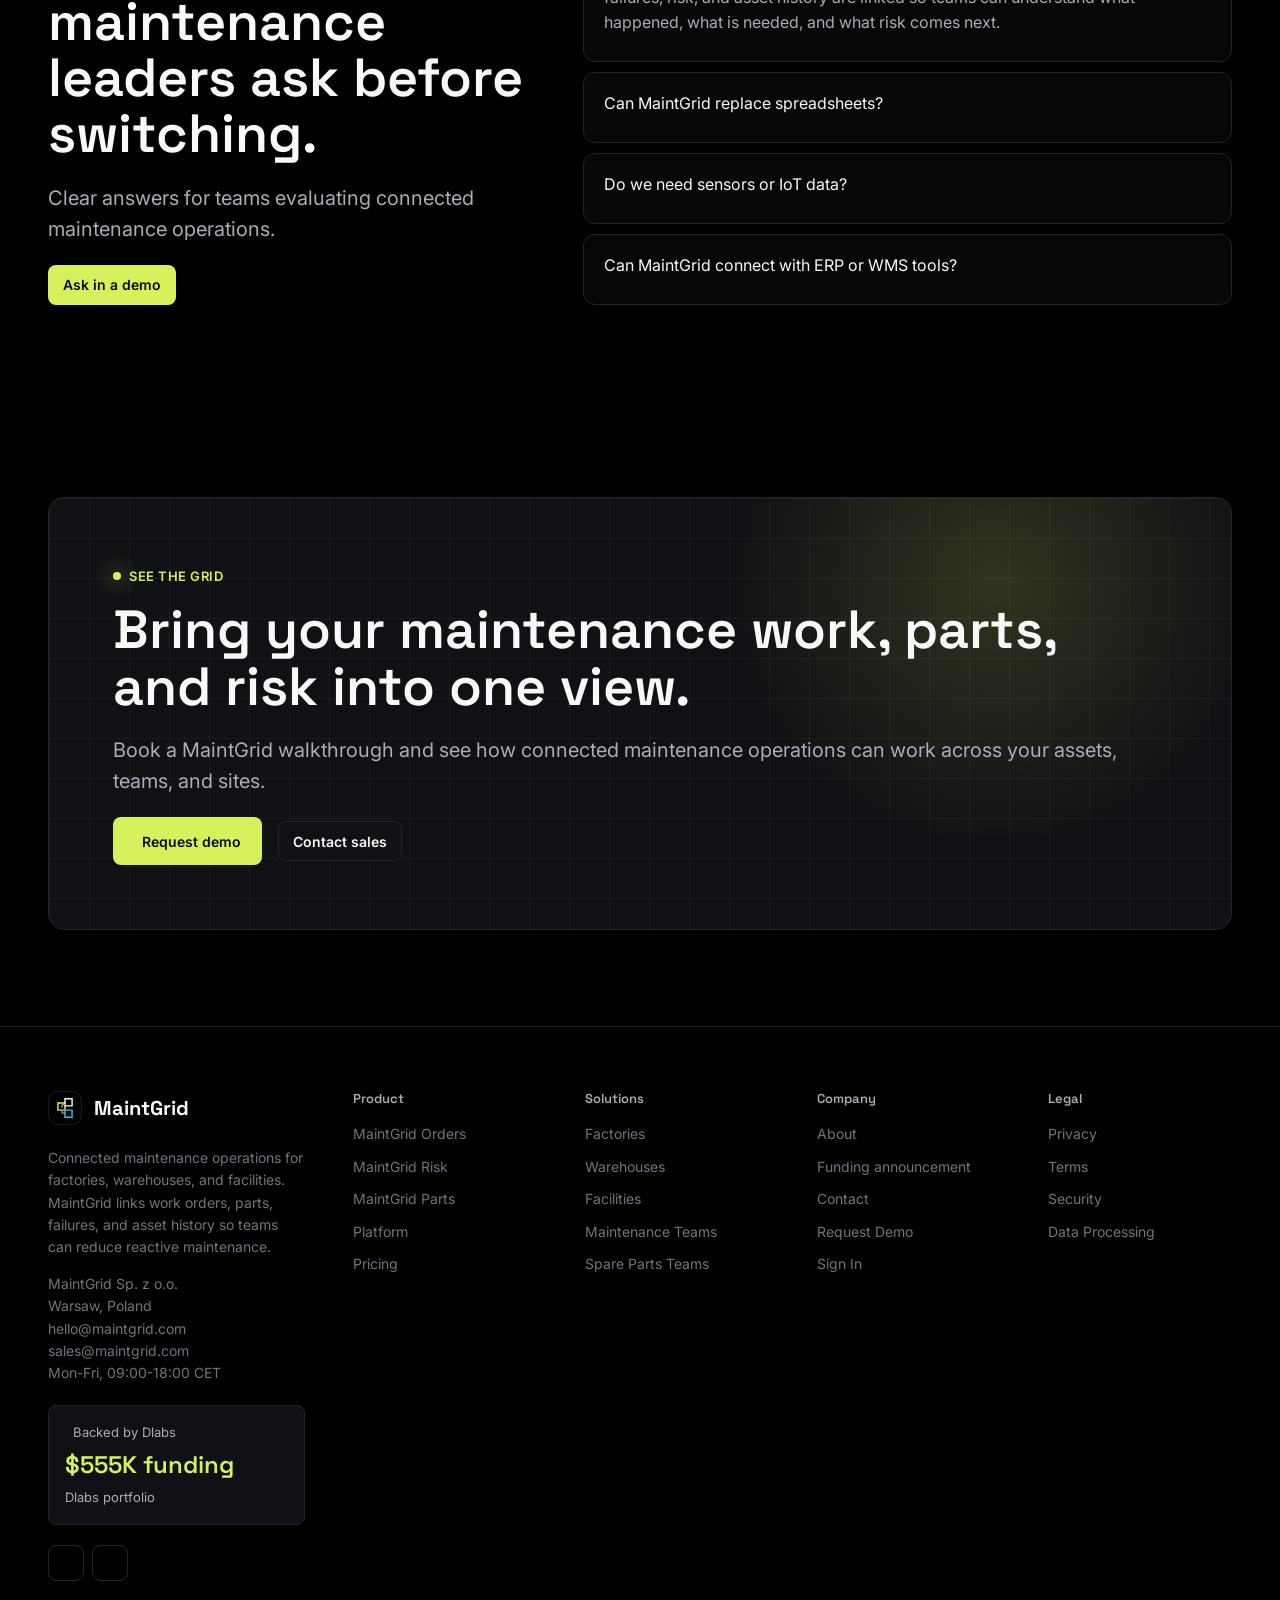
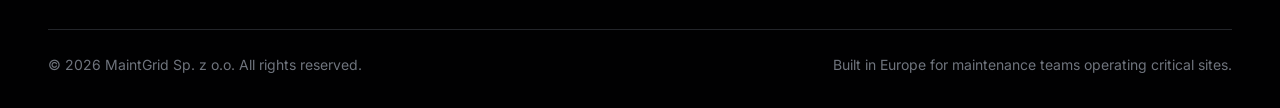
==== commit 571560fb: "Replace unstable entry videos with locked scenes" ====
--- a/index.html
+++ b/index.html
@@ -23,7 +23,7 @@
     <link rel="preconnect" href="https://fonts.gstatic.com" crossorigin />
     <link href="https://fonts.googleapis.com/css2?family=Inter:wght@400;500;600;700;800&family=Space+Grotesk:wght@500;600;700&display=swap" rel="stylesheet" />
     <link rel="stylesheet" href="css/tokens.css" />
-    <link rel="stylesheet" href="css/styles.css?v=20260807-entry2" />
+    <link rel="stylesheet" href="css/styles.css?v=20260807-entry4" />
   </head>
   <body class="page entry-view" data-page="home">
     <div id="site-header"></div>
@@ -31,10 +31,10 @@
     <main>
       <section class="entry-sequence" data-entry-sequence aria-label="MaintGrid connected maintenance sequence">
         <div class="entry-media-stack" aria-hidden="true">
-          <video class="entry-media active" data-entry-media="0" autoplay muted loop playsinline preload="auto" poster="assets/entry/inspect.webp" src="assets/entry/inspect.mp4?v=2"></video>
-          <video class="entry-media" data-entry-media="1" autoplay muted loop playsinline preload="metadata" poster="assets/entry/order.webp" src="assets/entry/order.mp4?v=2"></video>
-          <video class="entry-media" data-entry-media="2" autoplay muted loop playsinline preload="metadata" poster="assets/entry/parts.webp" src="assets/entry/parts.mp4?v=2"></video>
-          <video class="entry-media" data-entry-media="3" autoplay muted loop playsinline preload="metadata" poster="assets/entry/risk.webp" src="assets/entry/risk.mp4?v=2"></video>
+          <img class="entry-media active" data-entry-media="0" src="assets/entry/inspect.webp?v=4" alt="" fetchpriority="high" />
+          <img class="entry-media" data-entry-media="1" src="assets/entry/order.webp?v=4" alt="" />
+          <img class="entry-media" data-entry-media="2" src="assets/entry/parts.webp?v=4" alt="" />
+          <img class="entry-media" data-entry-media="3" src="assets/entry/risk.webp?v=4" alt="" />
         </div>
         <div class="entry-shade" aria-hidden="true"></div>
 
--- a/css/styles.css
+++ b/css/styles.css
@@ -306,7 +306,6 @@
   z-index: -4;
   object-fit: cover;
   opacity: 0;
-  transform: scale(1.01);
   transition: opacity 900ms var(--ease-out);
 }
 
